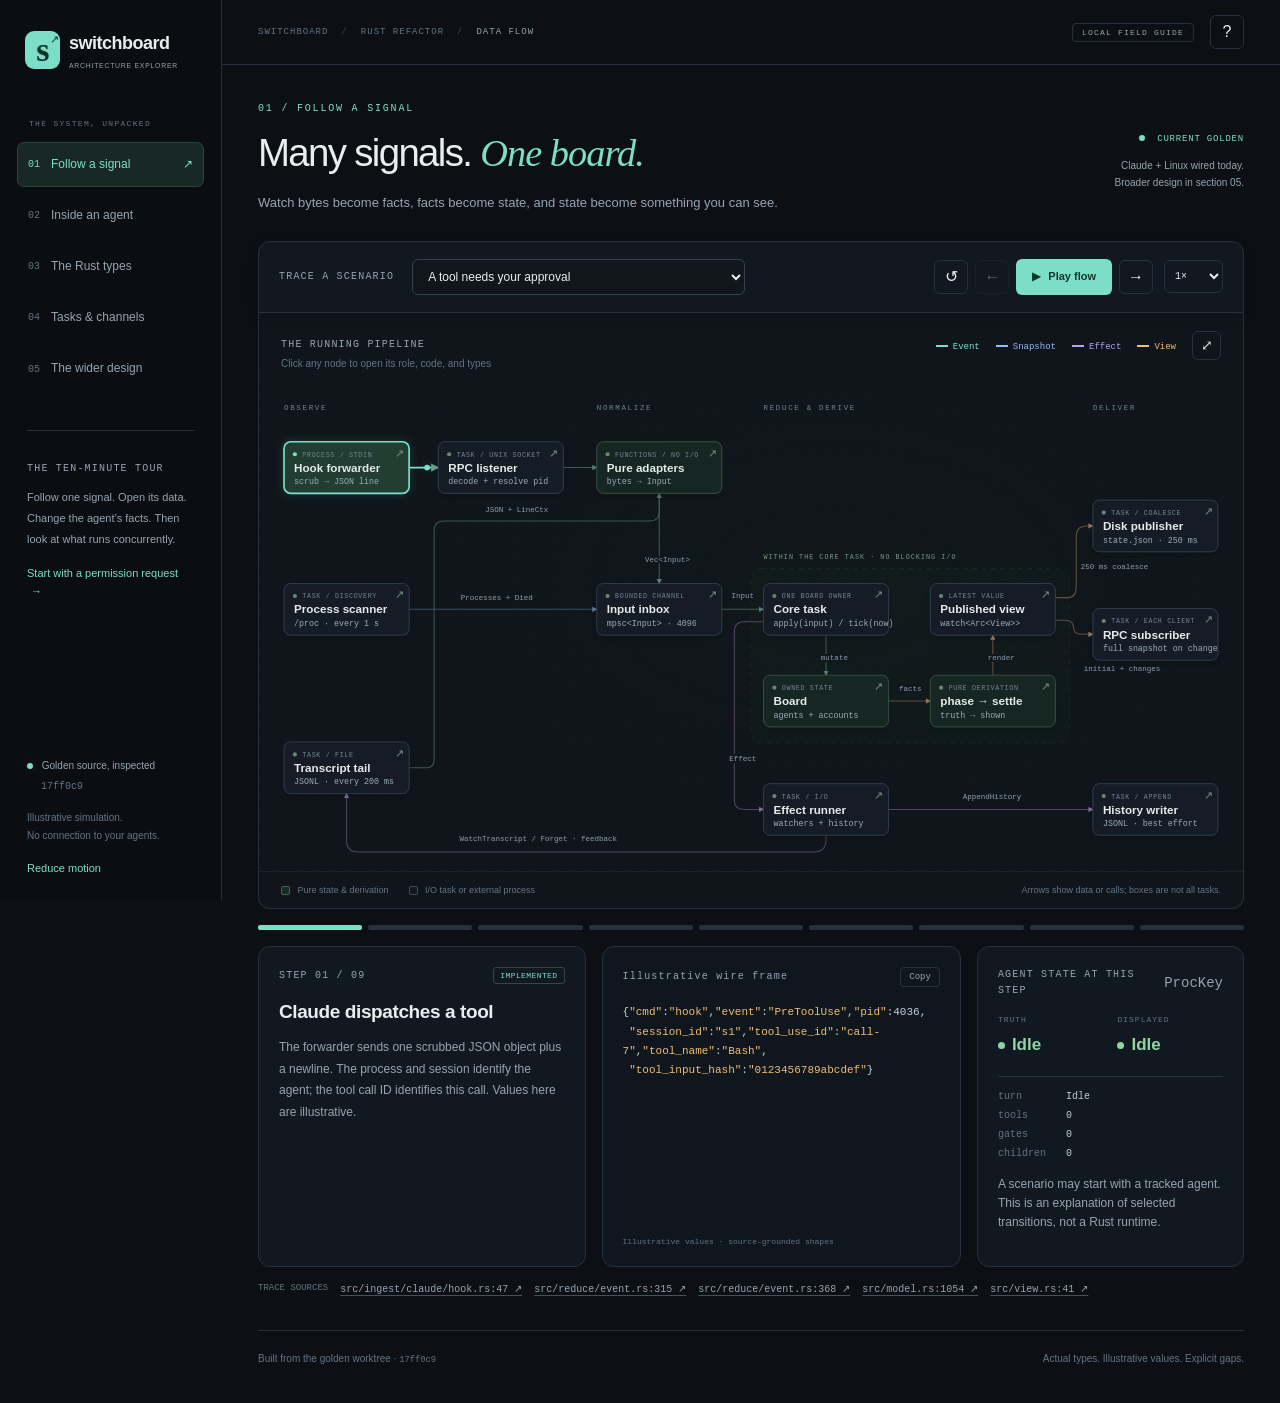
==== docs/architecture-explorer/index.html @ a74fe544 "docs: add interactive Rust architecture explorer" ====
<!doctype html>
<html lang="en">
<head>
  <meta charset="utf-8">
  <meta name="viewport" content="width=device-width,initial-scale=1">
  <meta name="color-scheme" content="dark">
  <meta name="description" content="An interactive, source-grounded field guide to Switchboard's Rust architecture.">
  <title>Switchboard · Architecture Explorer</title>
  <style>:root{--bg:#0c1015;--rail:#0a0e12;--surface:#12181f;--raised:#18212a;--rule:#27313d;--ink:#e8eeed;--muted:#95a4b1;--faint:#627484;--teal:#7cdec7;--blue:#90bdf5;--amber:#f0bc72;--purple:#b6a3ee;--red:#f28d94;--green:#8ed4a5;--mono:'SFMono-Regular',Consolas,'Liberation Mono',monospace;--sans:Inter,'Segoe UI',Arial,sans-serif;--radius:12px}
*{box-sizing:border-box}html{scroll-behavior:smooth}body{margin:0;background:var(--bg);color:var(--ink);font-family:var(--sans);font-size:14px;line-height:1.6}button,input,select{font:inherit}button,a,select,input{ -webkit-tap-highlight-color:transparent}button{cursor:pointer}button:disabled{cursor:default;opacity:.35}button{color:inherit}a{color:var(--teal);text-decoration:none}button:focus-visible,a:focus-visible,input:focus-visible,select:focus-visible,[tabindex]:focus-visible{outline:2px solid var(--teal);outline-offset:4px}h1,h2,h3,p{margin-top:0}h2{font-size:20px;font-weight:580;letter-spacing:-.4px;line-height:1.3}h3{font-size:17px;font-weight:580;margin-bottom:10px}p{margin-bottom:14px}code,pre,.mono{font-family:var(--mono)}code{font-size:.88em}p code,td code,li code,label code{color:var(--blue)}pre{font-size:12px;line-height:1.75;margin:0;white-space:pre-wrap;overflow-wrap:anywhere;tab-size:4}pre code{font-size:inherit}strong{font-weight:600}select{appearance:auto;background:var(--surface);color:var(--ink);border:1px solid var(--rule);border-radius:6px;padding:9px 11px;max-width:100%}input{accent-color:var(--teal)}input[type=checkbox]{appearance:none;width:17px;height:17px;border:1.5px solid var(--faint);border-radius:4px;background:transparent;flex-shrink:0;cursor:pointer;position:relative;margin:0}input[type=checkbox]:checked{border-color:var(--teal);background:var(--teal)}input[type=checkbox]:checked:after{content:'';position:absolute;left:5px;top:2px;width:4px;height:8px;border:solid #10221d;border-width:0 2px 2px 0;transform:rotate(45deg)}[hidden]{display:none!important}.muted{color:var(--muted)}.small{font-size:12px;line-height:1.6}.tiny-label{font-size:10px;font-family:var(--mono);letter-spacing:1.2px;color:var(--muted);font-weight:500}.eyebrow{font-family:var(--mono);font-size:10px;letter-spacing:1.8px;color:var(--teal);margin-bottom:14px}.skip{position:fixed;left:230px;top:-80px;z-index:20;background:var(--teal);color:#10231e;padding:10px}.skip:focus{top:10px}
.rail{position:fixed;inset:0 auto 0 0;width:222px;border-right:1px solid var(--rule);padding:29px 17px 22px;display:flex;flex-direction:column;background:var(--rail);z-index:5}.brand{display:flex;gap:11px;align-items:center;color:var(--ink);padding:0 8px;font-size:18px;font-weight:650;letter-spacing:-.5px}.brand small{display:block;font-size:7.6px;color:var(--muted);font-weight:500;letter-spacing:1.3px;margin-top:3px}.brand-icon{display:grid;place-items:center;background:var(--teal);color:#123329;width:35px;height:38px;border-radius:9px;font-family:Georgia,serif;font-size:34px;line-height:1;position:relative}.brand-icon span{position:absolute;right:2px;top:2px;font:11px var(--sans)}.rail-section{font:8px var(--mono);letter-spacing:1.3px;color:var(--faint);padding:47px 12px 14px}.nav-button{display:flex;align-items:center;gap:11px;border:1px solid transparent;border-radius:7px;background:none;width:100%;text-align:left;padding:12px 10px;margin-bottom:6px;color:var(--muted);font-size:12px;white-space:nowrap}.nav-button>span{font:10px var(--mono);color:var(--faint)}.nav-button i{font-style:normal;margin-left:auto;opacity:0}.nav-button:hover{color:var(--ink);background:var(--surface)}.nav-button.active{background:#182925;border-color:#29463c;color:var(--teal)}.nav-button.active>span{color:var(--teal)}.nav-button.active i{opacity:1}.rail-note{margin:32px 10px 0;padding-top:24px;border-top:1px solid var(--rule)}.rail-note p{color:var(--muted);font-size:11px;margin-top:10px;line-height:1.9}.text-button{border:0;background:none;text-align:left;padding:0;color:var(--teal);font-size:11px;line-height:1.7}.text-button span{margin-left:4px}.rail-bottom{margin-top:auto;padding:30px 10px 0;color:var(--muted);font-size:10px}.rail-bottom>div{margin-bottom:4px}.rail-bottom>code{font-size:10px;color:var(--faint);margin-left:14px}.rail-bottom p{color:var(--faint);line-height:1.8;margin-top:14px;font-size:10px}.status-dot{display:inline-block;width:6px;height:6px;background:var(--teal);border-radius:50%;box-shadow:0 0 12px #7cdec72a;margin-right:6px}.workspace{margin-left:222px}.topbar{height:65px;display:flex;align-items:center;justify-content:space-between;gap:15px;padding:0 36px;border-bottom:1px solid var(--rule)}.breadcrumb{display:flex;gap:13px;align-items:center;font-family:var(--mono);font-size:9px;letter-spacing:1px;color:var(--faint)}.breadcrumb b{color:var(--muted);font-weight:400}.breadcrumb>span{color:#384756}.topbar-right{display:flex;align-items:center;gap:16px}.outline-pill{border:1px solid var(--rule);padding:4px 9px;border-radius:4px;font:8px var(--mono);letter-spacing:1.2px;color:var(--muted)}.icon-button{background:transparent;border:1px solid var(--rule);border-radius:6px;width:34px;height:34px;display:inline-grid;place-items:center;font-size:16px;line-height:1}.icon-button:hover{background:var(--raised);border-color:var(--faint)}main{padding:36px;max-width:1760px;margin:auto;outline:none}.hero{display:flex;justify-content:space-between;align-items:center;gap:32px;margin-bottom:26px}.hero h1{font-size:clamp(30px,3vw,46px);font-weight:520;line-height:1.15;letter-spacing:-1.65px;margin-bottom:16px}.hero h1 em{font-family:Georgia,'Times New Roman',serif;font-weight:400;color:var(--teal);letter-spacing:-1px}.hero p{color:var(--muted);font-size:13px;max-width:760px;margin:0;line-height:1.8}.hero-aside{text-align:right;flex-shrink:0}.hero-aside p{font-size:10px;margin-top:10px;line-height:1.7}.live-badge{font:9px var(--mono);letter-spacing:.8px;color:var(--teal)}.page{display:none}.page.active{display:block;animation:page-enter .2s ease-out}.page-footer{border-top:1px solid var(--rule);margin-top:35px;padding-top:20px;display:flex;justify-content:space-between;gap:16px;font-size:10px;color:var(--faint)}.primary-button,.secondary-button{border:1px solid transparent;border-radius:6px;min-height:36px;padding:8px 15px;font-size:11px;font-weight:600;display:inline-flex;align-items:center;justify-content:center;gap:8px}.primary-button{background:var(--teal);color:#12352b}.primary-button:hover{background:#a4ead9}.secondary-button{border-color:var(--rule);background:var(--raised);color:var(--ink)}.secondary-button:hover{border-color:var(--faint)}.copy-button{border:1px solid var(--rule);border-radius:4px;background:transparent;color:var(--muted);font:9px var(--mono);padding:4px 8px}.copy-button:hover{color:var(--teal);border-color:var(--teal)}
.scenario-toolbar{display:flex;justify-content:space-between;align-items:center;gap:22px;padding:17px 20px;background:var(--surface);border:1px solid var(--rule);border-radius:var(--radius) var(--radius) 0 0}.scenario-select{display:flex;align-items:center;gap:18px;min-width:0}.scenario-select select{min-width:260px;font-size:12px;background:#10161c;border-color:#34424f}.transport{display:flex;gap:7px;align-items:center;flex-shrink:0}.transport select{font:10px var(--mono);padding:9px 6px;margin-left:4px;background:transparent}.map-card{border:1px solid var(--rule);border-top:0;border-radius:0 0 var(--radius) var(--radius);overflow:hidden;background:radial-gradient(ellipse at 58% 45%,#14211e40,transparent 50%),#0f151b}.map-heading{display:flex;justify-content:space-between;gap:15px;align-items:flex-start;padding:18px 22px 3px}.map-hint{display:block;font-size:10px;color:var(--faint);margin-top:3px}.legend{display:flex;gap:16px;font:9px var(--mono);padding-top:3px;flex-wrap:wrap}.legend span:before{content:'';display:inline-block;vertical-align:middle;width:12px;height:2px;background:currentColor;margin-right:5px}.event{color:var(--teal)}.snapshot{color:var(--blue)}.effect{color:var(--purple)}.view{color:var(--amber)}.map-scroll{overflow-x:auto;scrollbar-color:var(--rule) transparent}#system-map{width:100%;display:block;min-width:780px;max-height:500px;overflow:visible}.map-footer{border-top:1px solid #24313a80;display:flex;align-items:center;gap:20px;padding:11px 22px;font-size:9px;color:var(--faint)}.map-footer span:last-child{margin-left:auto}.pure-key,.task-key{display:inline-block;width:9px;height:9px;border:1px solid #43655b;border-radius:2px;margin-right:5px;vertical-align:middle}.pure-key{background:#182c26}.task-key{background:var(--surface);border-color:#3e5060}.node{cursor:pointer;outline:none}.node>rect.node-body{fill:#151e27;stroke:#344353;stroke-width:1;transition:fill .25s,stroke .25s;filter:url(#node-shadow)}.node.model>rect.node-body{fill:#182820;stroke:#3a5848}.node:hover>rect.node-body,.node:focus>rect.node-body{stroke:var(--teal);stroke-width:1.5}.node.active>rect.node-body{stroke:var(--teal);fill:#213e33;stroke-width:2;filter:url(#node-glow)}.node-title{font:600 14px var(--sans);fill:#e4ebe9}.node-subtitle{font:10px var(--mono);fill:#99abb8}.node-kind{font:8px var(--mono);letter-spacing:.8px;fill:#718796}.node-dot{fill:#678777}.node.active .node-dot{fill:var(--teal)}.node-corner{font:13px var(--sans);fill:#789182}.map-section-label{font:9px var(--mono);letter-spacing:2px;fill:#6d8493}.map-band{fill:#18302224;stroke:#416b503d;stroke-dasharray:5 6}.map-band-label{font:8px var(--mono);letter-spacing:1.3px;fill:#769b85}.edge{fill:none;stroke-width:1.25;stroke:#374453;opacity:.8}.edge.event{stroke:#456b60}.edge.snapshot{stroke:#465e7b}.edge.effect{stroke:#61516f}.edge.view{stroke:#735f42}.edge.active{stroke-width:2;opacity:1}.edge.event.active{stroke:var(--teal)}.edge.snapshot.active{stroke:var(--blue)}.edge.effect.active{stroke:var(--purple)}.edge.view.active{stroke:var(--amber)}.edge-label{font:9px var(--mono);fill:#8e9eab;paint-order:stroke;stroke:#10171d;stroke-width:5px;stroke-linejoin:round}.particle{fill:var(--teal);filter:url(#node-glow)}.step-track{display:flex;align-items:center;margin:16px 0;gap:6px}.step-dot{height:5px;flex:1;background:var(--rule);border:0;padding:0;border-radius:2px;min-width:14px;position:relative}.step-dot:before{content:'';position:absolute;inset:-7px 0}.step-dot.past{background:#467763}.step-dot.active{background:var(--teal)}.trace-grid{display:grid;grid-template-columns:1.03fr 1.13fr .84fr;gap:16px}.trace-story,.payload-card,.board-card,.panel{background:var(--surface);border:1px solid var(--rule);border-radius:var(--radius);padding:20px;min-width:0}.card-top{display:flex;align-items:center;justify-content:space-between;gap:12px;margin-bottom:16px}.card-top h2{margin:0}.card-top>code{font-size:10px;color:var(--muted)}.badge{font:8px var(--mono);letter-spacing:.4px;white-space:nowrap;border:1px solid #314940;color:var(--teal);padding:3px 6px;border-radius:3px}.badge.known-gap,.badge.known-bug{color:var(--amber);border-color:#57452d}.badge.proposed,.badge.planned,.badge.unwired,.badge.decision{color:var(--purple);border-color:#4b4161}.trace-story h2{font-size:19px;margin-bottom:12px}.trace-story p{font-size:12px;color:var(--muted);line-height:1.8}.note{font-size:11px;color:#b5c6ce;background:#1a242d;border-left:2px solid #527e7b;padding:10px 12px;border-radius:0 4px 4px 0;line-height:1.8}.note:empty{display:none}.note.warning{border-left-color:var(--amber);background:#30281c66;color:#d8bc93}.effect-chips{display:flex;gap:5px;flex-wrap:wrap;margin-top:12px}.effect-chip{font:9px var(--mono);color:var(--purple);background:#292334;padding:4px 6px;border-radius:3px;overflow-wrap:anywhere}.payload-card{background:#10161d;display:flex;flex-direction:column}.payload-card pre{color:#c1d2df;max-height:330px;overflow:auto;scrollbar-color:var(--rule) transparent;font-size:11px}.payload-caption{font:8px var(--mono);color:var(--faint);padding-top:13px;margin-top:auto}.phase-pair{display:grid;grid-template-columns:1fr 1fr;gap:14px;margin:0 0 17px}.phase-pair>div>span{display:block;font:8px var(--mono);letter-spacing:1px;color:var(--faint);margin-bottom:7px}.phase-pair strong{font-size:17px;display:flex;align-items:center;gap:7px}.phase-pair strong:before,.lab-phase strong:before{content:'';display:inline-block;width:7px;height:7px;border-radius:50%;background:currentColor}.board-card dl{display:grid;grid-template-columns:60px 1fr;gap:8px;border-top:1px solid var(--rule);padding-top:14px;font:10px var(--mono);margin-bottom:16px}.board-card dt{color:var(--faint)}.board-card dd{margin:0;color:#bdced3;overflow-wrap:anywhere}.source-strip{margin-top:16px;font:9px var(--mono);color:var(--faint);display:flex;gap:12px;flex-wrap:wrap}.source-link{color:var(--muted);border:0;padding:0;background:none;font:10px var(--mono);text-decoration:underline;text-decoration-color:#415356;text-underline-offset:3px;cursor:pointer;overflow-wrap:anywhere}.source-link:hover{color:var(--teal)}.phase-Attention{color:var(--red)}.phase-Blocked,.phase-Stopped{color:var(--amber)}.phase-Working,.phase-Idle,.phase-Delegating,.phase-Waiting{color:var(--green)}.phase-Unknown{color:#a3b2c2}
.notice{padding:13px 17px;border:1px solid var(--rule);border-radius:7px;color:var(--muted);font-size:12px;margin-bottom:22px;background:#151e2380}.state-lab{display:grid;grid-template-columns:.86fr 1.14fr 1fr;gap:18px}.axis-panel label:not(.check-row),.display-panel label{display:block;font:10px var(--mono);color:var(--muted);margin:17px 0 0}.axis-panel label select,.display-panel label select{display:block;width:100%;margin-top:7px;font:11px var(--mono)}.axis-panel .small{margin-top:10px;font-size:10px}.check-row{display:flex;align-items:center;gap:10px;margin-top:20px;color:#c3d0d5;font-size:11px;cursor:pointer}.axis-panel>.secondary-button{margin-top:25px}.fold-rules{list-style:none;padding:0;counter-reset:fold;margin:22px 0}.fold-rules li{counter-increment:fold;display:flex;gap:12px;align-items:center;padding:11px 12px;border:1px solid var(--rule);border-radius:6px;margin-bottom:6px;background:#11171d;transition:opacity .2s,border-color .2s,background .2s}.fold-rules li:before{content:counter(fold,decimal-leading-zero);font:10px var(--mono);color:var(--faint)}.fold-rules li strong{display:block;font:11px var(--mono);margin-bottom:2px}.fold-rules li small{display:block;color:var(--muted);font-size:10px}.fold-rules li.winner{background:#1d332a;border-color:#54846b;box-shadow:0 0 20px #7cdec709}.fold-rules li.after{opacity:.45}.fold-rules li .rule-check{margin-left:auto;color:var(--teal)}.lab-phase{display:flex;flex-direction:column;align-items:center;padding:20px 0;border-bottom:1px solid var(--rule);margin-bottom:20px;background:radial-gradient(ellipse,#26473838,transparent 75%)}.lab-phase strong{font-size:30px;letter-spacing:-1px;display:flex;align-items:center;gap:10px;margin:3px 0}.lab-phase .flow-down{font:10px var(--mono);color:var(--faint);margin:14px 0}.two-controls{display:grid;grid-template-columns:1fr 1fr;gap:10px}.display-panel .two-controls label{margin-top:0}.range-label output{float:right;color:var(--teal)}input[type=range]{width:100%;margin:12px 0 18px;cursor:pointer}.display-panel .note{margin-top:10px}.three-up{display:grid;grid-template-columns:repeat(3,1fr);gap:18px}.principles{margin-top:20px}.principles .number{color:var(--teal);font:11px var(--mono);display:block;margin-bottom:14px}.principles p{font-size:12px;color:var(--muted);line-height:1.8;margin:0}.type-layout{display:grid;grid-template-columns:265px minmax(0,1fr);gap:20px;align-items:start}.type-sidebar{padding:14px;position:sticky;top:20px;max-height:calc(100vh - 40px);overflow:auto;scrollbar-color:var(--rule) transparent}.search{display:flex;align-items:center;border:1px solid var(--rule);border-radius:6px;background:var(--bg);padding:8px 10px;margin-bottom:14px;gap:7px}.search input{background:none;border:0;outline:none;color:var(--ink);width:100%;font-size:11px}.search span{color:var(--muted);font-size:19px}.type-group{font:8px var(--mono);color:var(--faint);letter-spacing:1px;text-transform:uppercase;margin:18px 8px 7px}.type-item{display:block;width:100%;text-align:left;background:none;border:1px solid transparent;border-radius:5px;padding:8px 9px;color:var(--muted);font:10px var(--mono);line-height:1.6;margin-bottom:3px}.type-item.active{background:#1c3028;color:var(--teal);border-color:#345040}.type-item:hover{color:var(--ink)}.type-detail{padding:28px}.type-detail h2{font-size:29px;font-family:var(--mono);letter-spacing:-.8px;margin:5px 0 14px}.type-detail>p{font-size:13px;color:var(--muted);line-height:1.9;max-width:900px}.type-code{background:#0c1218;border:1px solid #2a3741;border-radius:8px;padding:19px;margin:22px 0}.type-code pre{font-size:12px;max-height:540px;overflow:auto;scrollbar-color:var(--rule) transparent}.syntax-key{color:var(--purple)}.syntax-type{color:var(--teal)}.syntax-string{color:var(--amber)}.syntax-comment{color:var(--faint)}.table-scroll{overflow-x:auto}table{border-collapse:collapse;width:100%;text-align:left;font-size:12px}th{font:9px var(--mono);letter-spacing:1px;color:var(--faint);text-transform:uppercase;padding:12px;border-bottom:1px solid var(--rule)}td{padding:13px 12px;border-bottom:1px solid #27313d85;vertical-align:top;color:var(--muted);line-height:1.8}td:first-child{color:var(--ink)}td code{overflow-wrap:anywhere;font-size:11px}.used-by{display:flex;flex-wrap:wrap;gap:7px;margin-top:12px}.used-by span{padding:4px 8px;border-radius:4px;background:var(--raised);font:10px var(--mono);color:var(--muted)}.type-detail h3{margin-top:23px}
.runtime-summary{display:grid;grid-template-columns:repeat(4,1fr);border:1px solid var(--rule);border-radius:var(--radius);background:var(--surface);margin-bottom:22px}.runtime-summary article{padding:22px;border-right:1px solid var(--rule)}.runtime-summary article:last-child{border:0}.runtime-summary strong{display:block;font-size:26px;letter-spacing:-1px;color:var(--teal);font-weight:500;margin:8px 0}.runtime-summary p{font-size:10px;color:var(--muted);margin:0}.watch-lab{padding:25px;margin-bottom:22px}.watch-lab .eyebrow{font-size:8px;display:block;margin-bottom:9px}.watch-lab h2{margin-bottom:8px}.watch-lab p{font-size:12px;margin-bottom:0}.watch-demo{display:grid;grid-template-columns:1fr 1.15fr 1fr;align-items:start;gap:42px;margin:25px 0}.watch-demo>div{text-align:center}.view-tile{border:1px solid #3c5a51;border-radius:8px;background:#192a23;font:17px var(--mono);padding:20px 10px;color:var(--teal);margin:12px 0 16px;min-height:84px;display:flex;flex-direction:column;justify-content:center}.view-tile small{font-size:10px;color:var(--muted);margin-top:6px}.watch-slot{position:relative}.watch-slot:before,.watch-slot:after{position:absolute;content:'→';color:var(--faint);font-size:25px;top:50px}.watch-slot:before{left:-30px}.watch-slot:after{right:-30px}.watch-log{padding:12px 15px;border-radius:6px;background:#0d151b;color:var(--muted);font:11px var(--mono);line-height:1.8}.watch-demo .flash{animation:flash .45s ease-out}.two-up{display:grid;grid-template-columns:1fr 1fr;gap:18px;margin-top:22px}.table-panel{padding:24px}.boundary h3{font-size:17px}.boundary p{color:var(--muted);font-size:12px;line-height:1.9}.boundary pre{padding:13px;background:#0b1218;border-radius:6px;font-size:10px;color:var(--blue);margin:16px 0}.output-panel{display:grid;grid-template-columns:1fr 1.1fr;gap:28px;margin-top:22px;padding:26px}.output-panel>div>p{font-size:12px;color:var(--muted);line-height:1.9}.output-panel .payload-card pre{max-height:none}.extension-map{display:grid;grid-template-columns:1fr 70px 1fr 70px 1fr;align-items:center;padding:26px 20px;margin-top:25px;gap:10px}.extension-sources{display:grid;gap:16px}.extension-sources article,.extension-core{padding:18px;border:1px dashed #4b465f;border-radius:7px;background:#221d2e33}.extension-sources strong{font-size:13px;display:block;margin:10px 0;color:#c8bcea}.extension-sources p,.extension-core p{font-size:11px;color:var(--muted);line-height:1.8;margin:0}.extension-arrow{font:8px var(--mono);color:var(--faint);text-align:center}.extension-arrow span{display:block;font-size:30px}.extension-core{border:1px solid #426252;background:#1e362640;text-align:center;padding:30px 15px}.extension-core strong{font:28px var(--mono);display:block;color:var(--teal);margin:16px 0}.extension-core code{font-size:9px;color:var(--teal);display:block;margin-top:20px}.section-intro{margin:32px 0 0}.section-intro p{color:var(--muted);font-size:12px;margin:0}.gap-card h3{margin:0}.gap-card .card-top{align-items:flex-start}.gap-card .gap-label{font:8px var(--mono);letter-spacing:1px;color:var(--faint);display:block;margin-bottom:7px}.gap-card p{font-size:12px;color:var(--muted);line-height:1.9}.gap-card .proposal{border-top:1px solid var(--rule);padding-top:15px}.interview{margin-top:24px;padding:30px}.interview ol{padding-left:22px;color:var(--muted);line-height:2.2;font-size:13px}.interview li{padding-left:6px}.interview li::marker{color:var(--teal);font-family:var(--mono)}
.inspector{position:fixed;inset:0 0 0 auto;margin:0;width:min(540px,100vw);height:100%;max-height:100%;max-width:100%;background:#121a22;border:0;border-left:1px solid #405347;color:var(--ink);padding:25px;overflow:auto;box-shadow:-20px 0 90px #0005}.inspector::backdrop{background:#03080da6;backdrop-filter:blur(3px)}.inspector-top{display:flex;align-items:center;justify-content:space-between;border-bottom:1px solid var(--rule);padding-bottom:18px;margin-bottom:25px}.inspector h2{font-size:29px;letter-spacing:-.8px;margin-top:10px}.inspector p{color:var(--muted);font-size:13px;line-height:1.9}.inspector ul{color:var(--muted);font-size:12px;padding-left:18px;line-height:1.9}.inspector li{margin-bottom:13px}.inspector .type-code pre{font-size:11px;max-height:none}.inspector .type-jump{border:1px solid #3b4c54;border-radius:5px;background:#18252b;color:var(--teal);padding:5px 8px;font:10px var(--mono);margin:4px}.toast{position:fixed;bottom:25px;left:50%;transform:translate(-50%,20px);opacity:0;pointer-events:none;border:1px solid #4b7060;border-radius:7px;background:#1a3028;color:var(--teal);font-size:12px;padding:11px 22px;z-index:15;transition:opacity .2s,transform .2s}.toast.visible{opacity:1;transform:translate(-50%,0)}body.reduced-motion *,body.reduced-motion *:before,body.reduced-motion *:after{animation:none!important;transition:none!important;scroll-behavior:auto!important}
@keyframes page-enter{from{opacity:0;transform:translateY(4px)}to{opacity:1;transform:translateY(0)}}@keyframes flash{0%{background:#426e55;box-shadow:0 0 25px #7cdec744}100%{background:#192a23;box-shadow:none}}@media(prefers-reduced-motion:reduce){html{scroll-behavior:auto}*,*:before,*:after{animation:none!important;transition:none!important}}
@media(min-width:1800px){main{padding:44px 50px}.topbar{padding:0 50px}.hero h1{font-size:49px}.map-card{padding:0 10px}.trace-story,.payload-card,.board-card{padding:24px}.trace-grid pre{font-size:12px}}
@media(max-width:1250px){.rail{width:195px;padding-left:12px;padding-right:12px}.brand{font-size:16px}.brand small{font-size:6.8px}.brand-icon{width:30px}.nav-button{font-size:11px;gap:8px}.workspace{margin-left:195px}main{padding:28px 24px}.topbar{padding:0 24px}.scenario-select{display:block}.scenario-select>.tiny-label{display:block;margin-bottom:5px}.scenario-select select{min-width:230px}.map-heading{padding:17px 18px}.map-footer{gap:13px}.map-footer span:last-child{display:none}.trace-grid{grid-template-columns:1fr 1fr}.board-card{grid-column:1/-1;display:grid;grid-template-columns:1fr 1fr;column-gap:25px}.board-card .card-top{grid-column:1/-1}.board-card dl{border:0;padding:0;margin:0;grid-row:2/4;grid-column:2}.board-card>.small{margin:0}.state-lab{grid-template-columns:1fr 1.1fr}.display-panel{grid-column:1/-1;display:grid;grid-template-columns:1fr 1fr;gap:0 25px}.display-panel .card-top{grid-column:1/-1}.display-panel .lab-phase{grid-row:2/6;border-bottom:0;border-right:1px solid var(--rule);margin:0}.runtime-summary article{padding:18px}.runtime-summary strong{font-size:22px}.extension-map{grid-template-columns:1fr 40px 1fr 40px 1fr;padding:17px 12px;gap:5px}.extension-sources article{padding:13px}.extension-core{padding:22px 10px}}
@media(max-width:900px){.rail{position:static;width:100%;height:auto;border-right:0;border-bottom:1px solid var(--rule);padding:17px 22px}.brand{padding:0}.rail-section,.rail-note,.rail-bottom{display:none}.rail nav{display:flex;overflow-x:auto;gap:6px;margin-top:19px}.nav-button{width:auto;flex-shrink:0;padding:8px 10px;margin:0}.nav-button i{display:none}.workspace{margin-left:0}.topbar{height:48px}.topbar-right>.outline-pill{display:none}.hero-aside{display:none}.hero h1{font-size:36px}.hero p{max-width:650px}.map-heading{align-items:center}.map-hint{display:none}.runtime-summary strong{font-size:23px}.type-layout{grid-template-columns:210px 1fr}.type-detail{padding:20px}.type-detail h2{font-size:25px}.watch-demo{gap:30px}.watch-demo .primary-button{font-size:10px;padding:8px}.watch-slot:before{left:-22px}.watch-slot:after{right:-22px}.extension-map{grid-template-columns:1fr;gap:14px}.extension-sources{grid-template-columns:1fr 1fr}.extension-arrow span{transform:rotate(90deg);font-size:20px}.extension-arrow{display:flex;align-items:center;justify-content:center;gap:10px}.extension-core{padding:20px}.extension-core strong{margin:8px 0}.extension-core code{margin-top:10px}}
@media(max-width:620px){main{padding:25px 16px}.topbar{padding:0 17px}.breadcrumb{font-size:7px;gap:8px}.hero h1{font-size:32px;letter-spacing:-1px}.hero .eyebrow{font-size:8px}.hero p{font-size:12px}.scenario-toolbar{display:block;padding:14px}.scenario-select select{width:100%;min-width:0;font-size:11px}.scenario-select{width:100%}.scenario-select>.tiny-label{font-size:9px}.transport{margin-top:13px;justify-content:center}.map-heading{display:block;padding:16px}.legend{margin-top:12px;gap:16px}.map-footer{font-size:8px;padding:11px 14px}.trace-grid{grid-template-columns:1fr}.board-card{grid-column:auto;display:block}.board-card dl{border-top:1px solid var(--rule);padding-top:14px}.trace-story,.payload-card,.board-card,.panel{padding:18px}.state-lab{grid-template-columns:1fr}.display-panel{grid-column:auto;display:block}.display-panel .lab-phase{border-right:0;border-bottom:1px solid var(--rule);margin-bottom:20px}.three-up,.two-up{grid-template-columns:1fr}.type-layout{grid-template-columns:1fr}.type-sidebar{position:static;max-height:300px}.type-detail{padding:17px}.type-detail h2{font-size:23px}.type-code{padding:13px}.type-code pre{font-size:10px}.type-detail td{padding:10px 7px;font-size:10px}.type-detail td code{font-size:10px}.runtime-summary{grid-template-columns:1fr 1fr}.runtime-summary article:nth-child(2){border-right:0}.runtime-summary article:nth-child(-n+2){border-bottom:1px solid var(--rule)}.runtime-summary article{padding:16px}.runtime-summary strong{font-size:23px}.watch-lab .card-top{align-items:flex-start}.watch-demo{grid-template-columns:1fr;gap:20px}.watch-slot:before,.watch-slot:after{display:none}.watch-demo>div{width:100%}.view-tile{padding:14px;min-height:70px}.output-panel{grid-template-columns:1fr}.extension-sources{grid-template-columns:1fr}.page-footer{display:block;font-size:9px}.page-footer span{display:block;margin-bottom:7px}.inspector{padding:19px}.gap-card .card-top{flex-wrap:wrap}.interview ol{font-size:12px;line-height:1.9}.interview li{margin-bottom:13px}}

.map-card.expanded #system-map{max-height:760px}.map-actions{display:flex;align-items:center;gap:16px}.map-size{font:14px var(--sans);width:29px;height:29px;flex-shrink:0}.brand small{white-space:nowrap;font-size:6.8px;letter-spacing:.8px}.brand{gap:9px}

.scenario-toolbar{position:sticky;top:0;z-index:3;box-shadow:0 5px 15px #080d1218}@media(max-width:620px){.scenario-toolbar{position:static}}
</style>
</head>
<body>
  <a class="skip" href="#main">Skip to explorer</a>
  <aside class="rail">
    <a class="brand" href="#flow"><span class="brand-icon" aria-hidden="true">s<span>↗</span></span><span>switchboard<small>ARCHITECTURE EXPLORER</small></span></a>
    <div class="rail-section">THE SYSTEM, UNPACKED</div>
    <nav aria-label="Architecture sections">
      <button data-tab="flow" class="nav-button active"><span>01</span> Follow a signal <i>↗</i></button>
      <button data-tab="state" class="nav-button"><span>02</span> Inside an agent <i>↗</i></button>
      <button data-tab="types" class="nav-button"><span>03</span> The Rust types <i>↗</i></button>
      <button data-tab="runtime" class="nav-button"><span>04</span> Tasks & channels <i>↗</i></button>
      <button data-tab="evolution" class="nav-button"><span>05</span> The wider design <i>↗</i></button>
    </nav>
    <div class="rail-note"><span class="tiny-label">THE TEN-MINUTE TOUR</span><p>Follow one signal. Open its data. Change the agent’s facts. Then look at what runs concurrently.</p><button id="start-tour" class="text-button">Start with a permission request <span>→</span></button></div>
    <div class="rail-bottom"><div><span class="status-dot"></span> Golden source, inspected</div><code>17ff0c9</code><p>Illustrative simulation.<br>No connection to your agents.</p><button id="motion-toggle" class="text-button">Reduce motion</button></div>
  </aside>
  <div class="workspace">
    <header class="topbar"><div class="breadcrumb">SWITCHBOARD <span>/</span> RUST REFACTOR <span>/</span> <b id="crumb">DATA FLOW</b></div><div class="topbar-right"><span class="outline-pill">LOCAL FIELD GUIDE</span><button id="help-button" class="icon-button" aria-label="How to use this explorer">?</button></div></header>
    <main id="main" tabindex="-1">
      <section id="page-flow" class="page active" aria-label="Follow a signal">
        <div class="hero"><div><div class="eyebrow">01 / FOLLOW A SIGNAL</div><h1>Many signals. <em>One board.</em></h1><p>Watch bytes become facts, facts become state, and state become something you can see.</p></div><div class="hero-aside"><span class="live-badge"><span class="status-dot"></span> CURRENT GOLDEN</span><p>Claude + Linux wired today.<br>Broader design in section 05.</p></div></div>
        <div class="scenario-toolbar"><label class="scenario-select"><span class="tiny-label">TRACE A SCENARIO</span><select id="scenario-select" aria-label="Choose data flow scenario"></select></label><div class="transport"><button id="reset" class="icon-button" aria-label="Reset scenario">↺</button><button id="previous" class="icon-button" aria-label="Previous step">←</button><button id="play" class="primary-button"><span aria-hidden="true">▶</span> Play flow</button><button id="next" class="icon-button" aria-label="Next step">→</button><select id="speed" aria-label="Animation playback speed"><option value="3400">0.5×</option><option value="2100" selected>1×</option><option value="1100">2×</option></select></div></div>
        <div class="map-card"><div class="map-heading"><div><span class="tiny-label">THE RUNNING PIPELINE</span><span class="map-hint">Click any node to open its role, code, and types</span></div><div class="map-actions"><div class="legend"><span class="event">Event</span><span class="snapshot">Snapshot</span><span class="effect">Effect</span><span class="view">View</span></div><button id="map-size" class="icon-button map-size" aria-label="Expand diagram" aria-pressed="false" title="Expand diagram">⤢</button></div></div><div class="map-scroll"><svg id="system-map" viewBox="0 0 1180 595" role="group" aria-label="Interactive diagram of the golden daemon’s data flow"></svg></div><div class="map-footer"><span><span class="pure-key"></span> Pure state & derivation</span><span><span class="task-key"></span> I/O task or external process</span><span>Arrows show data or calls; boxes are not all tasks.</span></div></div>
        <div class="step-track" id="step-track" aria-label="Scenario steps"></div>
        <div class="trace-grid"><article class="trace-story"><div class="card-top"><span id="step-counter" class="tiny-label"></span><span id="scenario-status" class="badge"></span></div><h2 id="step-title"></h2><p id="step-explanation"></p><div id="step-note" class="note"></div><div id="step-effects" class="effect-chips"></div></article><article class="payload-card"><div class="card-top"><span id="payload-label" class="tiny-label">DATA AT THIS HOP</span><button class="copy-button" data-copy="payload-code">Copy</button></div><pre><code id="payload-code"></code></pre><span class="payload-caption">Illustrative values · source-grounded shapes</span></article><article class="board-card"><div class="card-top"><span class="tiny-label">AGENT STATE AT THIS STEP</span><span class="mono muted">ProcKey</span></div><div class="phase-pair"><div><span>TRUTH</span><strong id="truth-phase"></strong></div><div><span>DISPLAYED</span><strong id="shown-phase"></strong></div></div><dl id="step-state"></dl><p class="small muted">A scenario may start with a tracked agent. This is an explanation of selected transitions, not a Rust runtime.</p></article></div>
        <div class="source-strip" id="scenario-sources"></div>
      </section>
      <section id="page-state" class="page" aria-label="Inside an agent">
        <div class="hero"><div><div class="eyebrow">02 / INDEPENDENT FACTS → ONE PHASE</div><h1>A state machine. <em>Several axes.</em></h1><p>Change the facts independently. The first matching rule determines the truth; display timing is a separate decision.</p></div></div>
        <div class="notice">This lab mirrors <code>Agent::phase</code> and <code>Shown::settle</code> in the current golden. It is a small JavaScript model, with Rust parity checks—not the Rust daemon running in your browser.</div>
        <div class="state-lab"><article class="panel axis-panel"><div class="card-top"><h2>The facts</h2><span class="tiny-label">Agent + account</span></div><label>activity<select id="axis-activity"><option value="turn">Activity::Turn</option><option value="idle">Activity::Idle</option><option value="unobserved">Activity::Unobserved</option></select></label><label>gate ownership<select id="axis-gate"><option value="human">Ownership::Human</option><option value="none">No gate</option><option value="unknown">Ownership::Unknown</option><option value="machine">Ownership::Machine</option></select></label><p class="small muted">The lab places this gate in <code>prompts.unjoined</code>, so it can exist independently of activity.</p><label>last idle outcome<select id="axis-outcome"><option value="completed">Completed / none</option><option value="interrupted">Interrupted</option><option value="failed">Failed</option></select></label><label class="check-row"><input type="checkbox" id="axis-limit"><span>Account limit rejected</span></label><label class="check-row"><input type="checkbox" id="axis-children"><span>A subagent is running</span></label><label class="check-row"><input type="checkbox" id="axis-waits"><span>A background wait is open</span></label><button id="axis-reset" class="secondary-button">Reset facts</button></article><article class="panel fold-panel"><div class="card-top"><h2>The fold</h2><code>Agent::phase(limits)</code></div><p class="small muted">Priority order from the source. Facts lower in the list stay stored even when another fact wins.</p><ol id="fold-rules" class="fold-rules"></ol><div class="note">Compaction affects stale-turn expiry, but the current fold has no separate compaction branch.</div></article><article class="panel display-panel"><div class="card-top"><h2>The display</h2><code>Shown::settle</code></div><div class="lab-phase"><span class="tiny-label">TRUTH NOW</span><strong id="lab-truth"></strong><span class="flow-down">↓ settle from Working</span><span class="tiny-label">WHAT THE CHIP SHOWS</span><strong id="lab-shown"></strong></div><div class="two-controls"><label>cause<select id="lab-cause"><option>Agent</option><option>User</option></select></label><label>confidence<select id="lab-confidence"><option>Confirmed</option><option>Inferred</option><option>Snapshot</option></select></label></div><label class="range-label">Time since first observation <output id="lab-time-label">0 s</output><input id="lab-time" type="range" min="0" max="12" step="0.5" value="0"></label><div id="lab-explanation" class="note"></div><div id="lab-warning" class="note warning" hidden></div></article></div>
        <div class="three-up principles"><article class="panel"><span class="number">01</span><h3>Store independent facts</h3><p><code>activity</code>, <code>prompts</code>, <code>subagents</code>, <code>waits</code>, and account limits can each be corrected by a later observation.</p></article><article class="panel"><span class="number">02</span><h3>Derive the truth</h3><p><code>Phase</code> is computed, not a mutable status field on <code>Agent</code>. One priority order combines the facts.</p></article><article class="panel"><span class="number">03</span><h3>Remember the display</h3><p><code>Shown</code> stores a phase, its start time, and an optional pending escalation. Lower urgency and user actions land immediately.</p></article></div>
      </section>
      <section id="page-types" class="page" aria-label="Rust type atlas">
        <div class="hero"><div><div class="eyebrow">03 / THE DATA YOU PASS AROUND</div><h1>Open the envelope. <em>See the Rust.</em></h1><p>Inspect real declarations, their fields, and where they fit. Examples intentionally expose golden reference types.</p></div></div>
        <div class="type-layout"><aside class="panel type-sidebar"><label class="search"><span aria-hidden="true">⌕</span><input id="type-search" type="search" placeholder="Find a type or field…" aria-label="Search types"></label><div id="type-list"></div></aside><article id="type-detail" class="panel type-detail"></article></div>
      </section>
      <section id="page-runtime" class="page" aria-label="Tasks and channels">
        <div class="hero"><div><div class="eyebrow">04 / WHAT CAN WAIT, AND WHAT MUST KEEP MOVING</div><h1>One owner. <em>Independent tasks.</em></h1><p>The core owns the board. Producers, I/O workers, and consumers communicate through channels with different delivery rules.</p></div></div>
        <div class="runtime-summary"><article><span class="tiny-label">INPUT QUEUE</span><strong>4,096</strong><p>bounded · mixed producer policies</p></article><article><span class="tiny-label">EFFECT QUEUE</span><strong>unbounded</strong><p>core never awaits the runner</p></article><article><span class="tiny-label">LATEST VIEW</span><strong>1 snapshot</strong><p><code>watch&lt;Arc&lt;View&gt;&gt;</code></p></article><article><span class="tiny-label">HISTORY QUEUE</span><strong>512</strong><p>bounded · best effort</p></article></div>
        <div class="watch-lab panel"><div class="card-top"><div><span class="eyebrow">TRY THE CHANNEL SEMANTICS</span><h2>A slow subscriber sees the latest view.</h2><p class="muted">Pause the reader, publish a few changes, then resume. Intermediate snapshots do not form a backlog.</p></div><button id="watch-reset" class="secondary-button">Reset</button></div><div class="watch-demo"><div><span class="tiny-label">CORE PUBLISHES</span><div class="view-tile" id="watch-producer">View #0 <small>Unknown</small></div><button id="watch-publish" class="primary-button">Publish a changed view →</button></div><div class="watch-slot"><span class="tiny-label">watch CHANNEL · ONE SLOT</span><div id="watch-current" class="view-tile">Arc&lt;View #0&gt;</div><span class="small muted">The slot is replaced, not appended to.</span></div><div><span class="tiny-label">SUBSCRIBER LAST READ</span><div class="view-tile" id="watch-consumer">View #0 <small>Unknown</small></div><button id="watch-pause" class="secondary-button">Pause subscriber</button></div></div><div id="watch-log" class="watch-log" role="status">Subscriber is reading. Publish a changed view to start.</div></div>
        <div class="panel table-panel"><h2>Each channel has a contract</h2><div class="table-scroll"><table><thead><tr><th>Boundary</th><th>Payload</th><th>When the receiver is slow</th></tr></thead><tbody><tr><td>RPC → core</td><td><code>Input</code></td><td><code>try_send</code> drops on a full inbox. An OK reply does not guarantee application. Lost approval events are an audit gap.</td></tr><tr><td>Scanner / watcher → core</td><td><code>Input</code></td><td><code>send().await</code> waits for space. The producer slows; the board owner keeps processing.</td></tr><tr><td>Core → effect runner</td><td><code>Effect</code></td><td>Unbounded send returns immediately. A slow runner can grow this queue.</td></tr><tr><td>Core → publisher / subscribers</td><td><code>Arc&lt;View&gt;</code></td><td>Only the latest value is retained. Each receiver tracks its own last read.</td></tr><tr><td>Effect runner → history</td><td><code>HistoryEntry</code></td><td><code>try_send</code> drops when the 512-entry queue is full and logs a warning.</td></tr></tbody></table></div></div>
        <div id="runtime-boundaries" class="two-up"></div>
        <div class="panel output-panel"><div><span class="eyebrow">ON THE WIRE</span><h2>A full view, eagerly rendered.</h2><p>The golden’s <code>list</code> reads once. <code>subscribe</code> sends an initial snapshot and the latest changed view it observes, wrapped in <code>{ "snapshot": … }</code>. The reason text is already computed; there is no lazy tooltip endpoint.</p><p>The disk publisher writes the unwrapped document after a 250 ms coalescing window. This is separate from subscription delivery.</p><p class="small muted">The existing Go bar is a different consumer path. This explorer describes Rust’s output and does not claim the Go UI is connected.</p></div><div class="payload-card"><div class="card-top"><span class="tiny-label">SUBSCRIBE RESPONSE · ILLUSTRATIVE</span><button class="copy-button" data-copy="output-json">Copy</button></div><pre><code id="output-json"></code></pre></div></div>
      </section>
      <section id="page-evolution" class="page" aria-label="The wider design">
        <div class="hero"><div><div class="eyebrow">05 / THE GOLDEN IS A STARTING POINT</div><h1>A portable system. <em>Open boundaries.</em></h1><p>Your target is an extensible daemon with Claude and Codex implemented, independent models, and platform-specific I/O at the edges.</p></div></div>
        <div class="notice">Design intent is drawn separately below. A declared type does not mean a live source produces it; earlier architectural proposals remain proposals until decided.</div>
        <div class="extension-map panel"><div class="extension-sources"><article><span class="tiny-label">PROVIDER SOURCES</span><strong>Claude · Codex · future agents</strong><p>Hooks, transcripts, status feeds, app-server notifications</p></article><article><span class="tiny-label">PLATFORM & SURFACE SOURCES</span><strong>Operating system · terminal · desktop</strong><p>Existence, death, process identity, placement, focus</p></article></div><div class="extension-arrow">normalize facts <span>→</span></div><article class="extension-core"><span class="tiny-label">HOST-LOCAL MODEL</span><strong>Board</strong><p>Provider-agnostic agent state machines.<br>One owner. Events + snapshots.</p><code>Input → reduce → Effect / View</code></article><div class="extension-arrow">derive & publish <span>→</span></div><div class="extension-sources"><article><span class="tiny-label">SEPARATE MODELS</span><strong>Fleet · history</strong><p>Remote host views stay outside the local board. History supports downstream analysis.</p></article><article><span class="tiny-label">CONSUMERS</span><strong>Bar · TUI · dashboard · navigation</strong><p>Presentation and actions consume a stable contract.</p></article></div></div>
        <div class="section-intro"><h2>Where implementation meets intent</h2><p>These are integration gaps, known defects, or open choices—not an instruction to reproduce every Go behavior.</p></div><div id="gap-grid" class="two-up"></div>
        <div class="panel interview"><span class="eyebrow">EXPLAIN IT IN TEN MINUTES</span><h2>Six sentences to hold the system in your head.</h2><ol><li>Sources observe the world; adapters translate observations into a shared vocabulary.</li><li>Events describe edges, snapshots describe a scope at a time, and merge rules preserve fresher evidence.</li><li>One task owns the board and applies the reducer sequentially.</li><li>An agent stores independent facts; a fold computes its phase and display rules control what you see.</li><li>Effects request I/O outside the reducer; new observations return through the inbox.</li><li>Consumers receive derived views, while provider quirks and OS details stay at the edges of the intended design.</li></ol></div>
      </section>
      <footer class="page-footer"><span>Built from the golden worktree · <code>17ff0c9</code></span><span>Actual types. Illustrative values. Explicit gaps.</span></footer>
    </main>
  </div>
  <dialog id="inspector" class="inspector"><div class="inspector-top"><span class="tiny-label">SOURCE INSPECTOR</span><button id="close-inspector" class="icon-button" aria-label="Close inspector">×</button></div><div id="inspector-content"></div></dialog>
  <div id="toast" class="toast" role="status"></div>
  <script>/* Source-backed architecture facts. This file is data, not a Rust emulator. */
window.SB_SYSTEM = {
  revision: '17ff0c9',
  nodes: [
    {
      id: 'hook', title: 'Hook forwarder', subtitle: 'one short-lived process per hook', layer: 'source', status: 'implemented',
      summary: 'The agent hands JSON to switchboard-hook on stdin. The forwarder hashes tool input, removes seven known content fields, and sends a JSON line.',
      details: ['Claude hook and statusline modes exist. This binary does not yet select a provider.', 'The forwarded pid is the parent of the forwarder, so RPC must resolve its ancestry.', 'Read/write socket timeouts are 500 ms each. Connect and stdin reading are not bounded by that timeout; this is a known gap.', 'The hook path removes named fields; it is not a complete allowlist of every possible future payload field.'],
      code: 'let pid = std::os::unix::process::parent_id();\nlet frame = scrub(payload, event, pid);\nclient::send(&socket_path(), &frame, TIMEOUT)',
      source: {path: 'src/bin/switchboard-hook.rs', line: 24}, types: ['HookFrame', 'InputHash']
    },
    {
      id: 'socket', title: 'RPC listener', subtitle: 'Unix socket · JSON lines', layer: 'runtime', status: 'implemented',
      summary: 'Decode the request, resolve the tracked ancestor, call the Claude adapter, and offer its inputs to the inbox.',
      details: ['One Tokio task per accepted connection; the socket is mode 0600.', 'Commands are hook, statusline, list and subscribe. HookFrame has no provider field.', 'Hook and statusline delivery use try_send. The reply is still ok if the inbox dropped an input.', 'The current connection has a 1 MiB total read cap, but no read deadline. Accept errors retry immediately.'],
      code: 'let process = resolve(&proc_root, frame.pid, &view).await;\nlet ctx = Ctx { now: now(), process };\noffer(&inbox, claude::hook(&frame, &ctx));\nok_reply()',
      source: {path: 'src/daemon/rpc.rs', line: 74}, types: ['Request', 'HookFrame', 'StatuslineFrame', 'Ctx']
    },
    {
      id: 'scanner', title: 'Process scanner', subtitle: 'every 1 second', layer: 'source', status: 'implemented',
      summary: 'Read Linux process facts and Claude session files, then send a process snapshot followed by Died events for missing keys.',
      details: ['Blocking filesystem work runs through spawn_blocking.', 'ProcKey is (pid, start). Reusing a pid produces a different identity.', 'The scanner sends with send().await, so a full inbox slows scanning rather than dropping its results.', 'The current classifier recognizes interactive Claude. Codex and portable process backends remain unwired.', 'A failed sweep currently looks like an empty successful sweep; the resulting false deaths are an audited bug.'],
      code: 'let (inputs, seen) = sweep_inputs(&known, rows, at);\nfor input in inputs {\n    inbox.send(input).await?;\n}\nknown = seen; // shortened error handling',
      source: {path: 'src/daemon/scanner.rs', line: 26}, types: ['ProcKey', 'ProcessRow', 'Snapshot', 'EventKind']
    },
    {
      id: 'watcher', title: 'Transcript watcher', subtitle: 'one per process · 200 ms poll', layer: 'source', status: 'implemented',
      summary: 'Own a file and Tail cursor, decode complete JSON lines, and run the Claude transcript adapter.',
      details: ['First opening replays at most the last 128 KiB, starting on a whole-line boundary.', 'The first successful poll uses Inferred confidence; subsequent polls use Confirmed.', 'The cursor and file move into spawn_blocking and back. No shared lock is needed.', 'Inputs use send().await. A busy inbox pauses delivery while retaining the already-read batch.', 'A session rotation replaces this task; process death aborts it. Replay currently travels as ordinary inputs and can write old transitions into history.'],
      code: 'let ctx = LineCtx { process, session, account, now, confidence };\nlet inputs = polled.lines.iter()\n    .filter_map(|text| serde_json::from_str::<Value>(text).ok())\n    .flat_map(|v| line(&v, &ctx));',
      source: {path: 'src/daemon/watcher.rs', line: 70}, types: ['WatchSpec', 'Tail', 'Polled', 'LineCtx', 'Confidence']
    },
    {
      id: 'adapters', title: 'Pure adapters', subtitle: 'source facts → shared vocabulary', layer: 'adapter', status: 'implemented',
      summary: 'Interpret raw fields as events and snapshots. Adapters say what happened and who caused it; they never choose a chip color.',
      details: ['hook, transcript and statusline adapters are present under ingest/claude.', 'Each returns Vec<Input>: one Stop can produce both TurnEnded and a Waits snapshot.', 'Ctx supplies receipt time and process identity; LineCtx also carries the known session, account and replay confidence.', 'Unsupported hook names yield no inputs. Tolerance is intentional; unknown enum handling is not yet uniform.', 'Codex hooks/app-server and surface/remote adapters belong in the extension plan. They are not active paths in this golden.'],
      code: 'pub enum Input {\n    Event(Event),\n    Snapshot(Snapshot),\n}\n// Example entry point:\npub fn hook(frame: &HookFrame, ctx: &Ctx) -> Vec<Input>',
      source: {path: 'src/ingest/mod.rs', line: 23}, types: ['Input', 'Event', 'Snapshot', 'Cause', 'Confidence']
    },
    {
      id: 'inbox', title: 'Input inbox', subtitle: 'mpsc<Input> · capacity 4096', layer: 'runtime', status: 'implemented',
      summary: 'Many producers transfer owned inputs to one consumer. This is the point where concurrent observations become a single sequence of reducer calls.',
      details: ['RPC offers with try_send: full means drop and log.', 'Scanner and transcript watchers use send().await: full means backpressure.', 'Channel order is arrival order, not universal event-time order. Sources can race; identities and scoped freshness checks still matter.', 'PermissionRequest is not recoverable from a transcript, so shedding every hook indiscriminately is not a safe general contract.'],
      code: 'let (inbox_tx, inbox_rx) =\n    mpsc::channel(settings.inbox_capacity);\n// default: 4096 Input values',
      source: {path: 'src/daemon/mod.rs', line: 75}, types: ['Input']
    },
    {
      id: 'core', title: 'Core task', subtitle: 'the only owner of Board', layer: 'runtime', status: 'implemented',
      summary: 'Wait for the next input or the earliest board deadline. Apply the reducer synchronously, then dispatch its effects.',
      details: ['Board is moved into this task. No other task gets a mutable reference to it.', 'No periodic core tick: next_deadline is recomputed on each loop. With no deadline, only an input wakes it.', 'apply and tick perform no filesystem, socket or clock reads. The runtime supplies time.', 'PublishState stays in the core; all other effects enter the unbounded effect channel.', 'The core does not await publishers, disk writes, or an effect runner.'],
      code: 'let produced = tokio::select! {\n    input = inbox.recv() => reduce::apply(&mut board, input),\n    () = wake => reduce::tick(&mut board, now()),\n};\ndispatch(&board, produced, &view, &effects);\n// shortened Option/shutdown handling',
      source: {path: 'src/daemon/core.rs', line: 22}, types: ['Board', 'Input', 'Effect']
    },
    {
      id: 'board', title: 'Board + Agent', subtitle: 'independent facts, one local host', layer: 'model', status: 'implemented',
      summary: 'The board stores agents by process identity and shared limits by account. Each agent holds several independently updateable pieces of state.',
      details: ['Activity contains Unobserved, Idle, or Turn; Turn owns a BTreeMap<ToolUseId, Tool>.', 'Prompts, subagents, waits and compaction are separate axes. A tool gate belongs to its call.', 'Account limits are looked up through Agent.account, so one limit can affect several agents.', 'A session can rotate while ProcKey remains stable. A hook naming an unknown agent does not create one.', 'The separate Fleet type is only a model sketch: remote rows must not enter local discovery or liveness.'],
      code: 'pub struct Board {\n    pub agents: BTreeMap<ProcKey, Agent>,\n    pub accounts: BTreeMap<AccountId, Account>,\n}\n// Agent owns activity, prompts, subagents, waits,\n// compaction, placement, beat and Shown.',
      source: {path: 'src/model.rs', line: 528}, types: ['Board', 'Agent', 'Activity', 'Tool', 'Gate', 'Prompts', 'Subagents', 'Account']
    },
    {
      id: 'fold', title: 'Phase → Shown', subtitle: 'derive truth, then settle display', layer: 'model', status: 'implemented',
      summary: 'Agent::phase combines the facts by precedence. Shown::settle is the single rule for changing the displayed phase.',
      details: ['Precedence: human gate → rejected limit or failure → interrupted turn → unowned gate → active turn → unobserved → active child → wait → idle.', 'Attention is red; Blocked and Stopped are amber; Unknown is grey; all remaining phases are green.', 'De-escalations, same-severity moves, user-caused changes and Confirmed evidence are immediate.', 'Only a louder agent-caused change waits: 10 seconds for Inferred, 6 seconds for Snapshot.', 'Current cause/confidence come from the triggering input. An unrelated confirmed event can incorrectly skip a pending dwell; the audit calls for evidence tied to the derived result.'],
      code: 'let truth = agent.phase(limits);\nagent.shown.settle(truth, cause, confidence, now);\n\n// Shown stores the display state, not a second truth.\npub struct Shown {\n    pub phase: Phase, pub since: Instant,\n    pub pending: Option<Escalation>,\n}',
      source: {path: 'src/model.rs', line: 1181}, types: ['Phase', 'Severity', 'Lamp', 'Shown', 'Escalation', 'Confidence']
    },
    {
      id: 'view', title: 'Published View', subtitle: 'watch<Arc<View>> · latest value', layer: 'output', status: 'implemented',
      summary: 'Render a small read-only view and replace the watch value only when it differs. Consumers never borrow Board.',
      details: ['View contains Vec<AgentView>, including shown, truth, reason and since.', 'since stays an Instant internally. Serialization computes epoch time later, so wall-clock timestamps do not force needless watch updates.', 'Reasons are built eagerly for every agent in View::render; no separate tooltip/detail fetch exists.', 'watch retains the latest value, not a queue of every transition. A slow subscriber can miss intermediate views.', 'Truth and reason changes can publish even while shown remains unchanged. Reasons currently explain truth and may differ from the displayed lamp during a dwell.'],
      code: 'let next = View::render(board);\nview.send_if_modified(|current| {\n    if **current == next { return false; }\n    *current = Arc::new(next);\n    true\n});',
      source: {path: 'src/daemon/core.rs', line: 80}, types: ['View', 'AgentView', 'Phase', 'Reason']
    },
    {
      id: 'effects', title: 'Effect runner', subtitle: 'unbounded mpsc<Effect>', layer: 'runtime', status: 'implemented',
      summary: 'Turn requests for work into watcher ownership changes and best-effort history delivery. It never changes Board.',
      details: ['WatchTranscript replaces the task stored under ProcKey; Forget aborts it.', 'A Watchers map owns JoinHandle values and aborts all remaining tasks on drop.', 'The runner currently constructs a Claude transcript path from cwd and session, and assigns the default account.', 'AppendHistory is offered to a separate bounded channel of 512 records; full means drop and log.', 'The incoming effect lane is unbounded. It protects the core from waiting, but does not guarantee bounded memory under sustained overload.'],
      code: 'match effect {\n    WatchTranscript { process, session, cwd } => { /* start/replace */ }\n    Forget { process } => watchers.stop(&process),\n    AppendHistory(entry) => { history.try_send(entry); }\n    PublishState => {} // handled in core\n}',
      source: {path: 'src/daemon/effects.rs', line: 19}, types: ['Effect', 'WatchSpec', 'Watchers', 'HistoryEntry']
    },
    {
      id: 'publisher', title: 'state.json', subtitle: '250 ms coalesce · atomic rename', layer: 'output', status: 'implemented',
      summary: 'After a view change, wait 250 ms, serialize the newest view, and replace the state file atomically.',
      details: ['This is a fixed coalescing window from the first change, not a debounce extended by every later change.', 'Writes are sequential. Readers see either the old file or the complete new file.', 'The schema is switchboard-rust/1 with updated_ms and agents. Each agent has 11 serialized fields.', 'No periodic file write is needed solely to advance a displayed age; clients can compute age from since_ms.', 'No Rust bar, renderer, navigation endpoint or shared-memory frame is wired here.'],
      code: 'view.changed().await?;\nsleep(coalesce).await;\nlet latest = Arc::clone(&view.borrow_and_update());\nlet body = latest.to_json(now(), SystemTime::now());\nwrite_atomic(&path, body.to_string().as_bytes()).await?;\n// shortened error handling',
      source: {path: 'src/daemon/publish.rs', line: 17}, types: ['View', 'AgentView']
    },
    {
      id: 'subscriber', title: 'RPC clients', subtitle: 'list once · subscribe on change', layer: 'output', status: 'implemented',
      summary: 'A list request returns the full current snapshot. Subscribe sends it immediately, then sends the newest full snapshot after each observed change.',
      details: ['RPC frames wrap the same document schema as state.json in {"snapshot": …}.', 'There is no delta protocol and no lazy detail endpoint. reason and the other agent fields travel in each frame.', 'Subscribers bypass the disk publisher’s 250 ms window.', 'A slow socket write stalls only that connection; watch coalesces intervening views.', 'This channel carries rendered state, not raw inputs or history records.'],
      code: 'loop {\n    let line = snapshot_line(&view.borrow_and_update());\n    write_line(&mut write, &line).await?;\n    view.changed().await?;\n}\n// shortened error handling',
      source: {path: 'src/daemon/rpc.rs', line: 96}, types: ['Request', 'View', 'AgentView']
    },
    {
      id: 'history', title: 'History appender', subtitle: 'bounded 512 · JSONL by UTC day', layer: 'output', status: 'implemented',
      summary: 'Append agent-found, agent-gone and displayed-phase changes. History is downstream evidence, not the authoritative live board.',
      details: ['HistoryEntry::Shown stores from, to and held: the duration the previous phase was displayed.', 'The appender adds SystemTime when consuming the record, then performs its append through spawn_blocking.', 'The queue is deliberately best effort: full means a lost history record, not a stalled core.', 'Golden history does not contain every input, tool call, usage sample or UI detail.', 'The guide’s annealing, normalized geometry and dashboard delta stream are future work.'],
      code: 'pub enum HistoryEntry {\n    AgentFound { process: ProcKey, cwd: PathBuf },\n    AgentGone { process: ProcKey, session: Option<SessionId> },\n    Shown { process: ProcKey, session: Option<SessionId>,\n            from: Phase, to: Phase, held: Duration },\n}',
      source: {path: 'src/model.rs', line: 1335}, types: ['HistoryEntry', 'Record', 'HistoryWriter']
    }
  ],
  edges: [
    {from: 'hook', to: 'socket', label: 'one JSON line', kind: 'event'},
    {from: 'socket', to: 'adapters', label: 'HookFrame / StatuslineFrame + Ctx', kind: 'event'},
    {from: 'scanner', to: 'inbox', label: 'Processes + Died · send().await', kind: 'snapshot'},
    {from: 'watcher', to: 'adapters', label: 'JSON line + LineCtx', kind: 'event'},
    {from: 'adapters', to: 'inbox', label: 'Vec<Input>', kind: 'event'},
    {from: 'inbox', to: 'core', label: 'one Input', kind: 'event'},
    {from: 'core', to: 'board', label: 'apply / tick mutate facts', kind: 'event'},
    {from: 'board', to: 'fold', label: 'Agent + account Limits', kind: 'view'},
    {from: 'fold', to: 'view', label: 'facts + Shown → View::render', kind: 'view'},
    {from: 'core', to: 'effects', label: 'Effect · unbounded', kind: 'effect'},
    {from: 'effects', to: 'watcher', label: 'WatchTranscript / Forget', kind: 'effect'},
    {from: 'effects', to: 'history', label: 'AppendHistory · try_send', kind: 'effect'},
    {from: 'view', to: 'publisher', label: 'latest view · 250 ms window', kind: 'view'},
    {from: 'view', to: 'subscriber', label: 'latest view · on change', kind: 'view'}
  ],
  boundaries: [
    {title: 'Raw bytes stop at adapters', summary: 'The forwarder strips known content fields; pure source adapters translate facts into shared Input values. Provider vocabulary belongs at this edge, not in the phase fold.', code: 'fn hook(frame: &HookFrame, ctx: &Ctx) -> Vec<Input>', source: {path: 'src/ingest/claude/hook.rs', line: 47}},
    {title: 'Events and snapshots merge differently', summary: 'An Event describes an edge with actor, cause and confidence. A Snapshot describes a scope at taken. Scoped freshness protects newer event facts; this is implemented for subagent snapshots, not universally enforced for process discovery.', code: 'AsOf { value, as_of }.supersedes(last_event)\n// true only if as_of > last_event', source: {path: 'src/model.rs', line: 486}},
    {title: 'One task owns mutable live state', summary: 'Only core owns Board. Every input moves through mpsc; all readers get Arc<View>. This removes the need for a lock around the board without implying that channels use no synchronization internally.', source: {path: 'src/daemon/core.rs', line: 22}},
    {title: 'Facts, truth and display are distinct', summary: 'Activity/gates/waits store facts. Agent::phase derives truth. Shown stores the display and a pending escalation. A display change does not rewrite the facts that caused it.', code: 'facts → phase(limits) → shown.settle(…) → View', source: {path: 'src/model.rs', line: 1004}},
    {title: 'Effects ask; runtime performs', summary: 'The reducer returns data describing I/O work. Starting a watcher or appending history happens outside it. Anything learned comes back as a fresh Input.', code: 'fn apply(board: &mut Board, input: Input) -> Vec<Effect>', source: {path: 'src/reduce/mod.rs', line: 53}},
    {title: 'Backpressure is a per-channel policy', summary: 'Inbox: 4096, mixed wait/drop producers. Effects: unbounded. History: 512, drop on full. View: one latest value. These are four different tradeoffs, not one global queue rule.', source: {path: 'src/daemon/mod.rs', line: 75}},
    {title: 'Data rate is separate from animation rate', summary: 'The current daemon publishes when View changes, not at 60 Hz. Consumers can animate locally from phase and since_ms. A shared-memory bar frame is a guide proposal; golden currently serves JSON only.', source: {path: 'src/view.rs', line: 65}},
    {title: 'Local Board, remote Fleet, history', summary: 'The guide separates actionable local agents, read-only remote snapshots, and retrospective history. Fleet types exist but have no runtime producer. History append exists; annealing and dashboard geometry do not.', code: 'pub struct Fleet {\n    pub local: Board,\n    pub remote: BTreeMap<Host, AsOf<Vec<Row>>>,\n}', source: {path: 'src/model.rs', line: 1803}},
    {title: 'The core vocabulary is the extension seam', summary: 'The intended architecture is provider agnostic and cross-platform. Source selection, runtime capabilities and dispatch still need design work. A static provider table, traits and generics are options discussed, not a settled implementation choice.', source: {path: 'src/ingest/mod.rs', line: 1}}
  ],
  gaps: [
    {title: 'Provider and platform extensibility', status: 'decision', current: 'Provider has Claude/Codex variants, but discovery, hooks, transcript following and Unix transport are hardwired to Claude/Linux paths.', proposal: 'Support Claude and Codex in an open source architecture; choose provider dispatch and platform boundaries from maintenance needs. The user explicitly rejected a closed provider scope.', source: {path: 'src/proc.rs', line: 106}},
    {title: 'Rolling source capabilities', status: 'decision', current: 'Adapters tolerate some unknown fields, but unknown enum defaults can imply a false known meaning. There is no capability discovery or doctor report.', proposal: 'Detect emitted and subscribed signals, retain weaker fallbacks, and test captured shapes. Whether capabilities live in model data or only source wiring remains a decision.', source: {path: 'src/ingest/claude/hook.rs', line: 47}},
    {title: 'Clock, limits and current evidence', status: 'known-bug', current: 'Rejected limits do not expire at resets_at. tick receives only Instant. The statusline adapter expects an older limits shape, and Beat is stored without correcting activity.', proposal: 'Handle foreign wall-clock deadlines and sleep/restart reconciliation. Validate newer Claude live-status and limits payloads with the capture harness before giving them authority.', source: {path: 'src/reduce/tick.rs', line: 13}},
    {title: 'Identity and death', status: 'known-bug', current: 'An unreadable sweep can kill all agents; an old process snapshot can resurrect one. Nested headless Claude hooks can resolve to the wrong tracked ancestor.', proposal: 'Distinguish observation failure from confirmed absence, stop ancestry at a recognized agent boundary, and enforce process/session freshness. Tombstones are one candidate, not an accepted design.', source: {path: 'src/daemon/rpc.rs', line: 143}},
    {title: 'Delivery under load', status: 'known-bug', current: 'RPC drops every kind of input when the inbox fills. A permission request has no transcript backstop. Connect has no deadline and accept errors can spin.', proposal: 'Choose a delivery policy for irreplaceable edges, bound client operations, and back off on accept errors while preserving the agent’s responsiveness.', source: {path: 'src/daemon/rpc.rs', line: 130}},
    {title: 'Evidence and explanation disagree', status: 'known-bug', current: 'phase(), settle() and view::reason derive related answers separately. A confirmed unrelated event can bypass a dwell; some tooltips do not match their truth phase.', proposal: 'Explore a single derived verdict carrying phase, reason and supporting evidence. This is a redesign proposal, not an existing Rust type.', source: {path: 'src/view.rs', line: 108}},
    {title: 'Restart reconstruction and unowned gates', status: 'decision', current: 'Discovery begins Unknown, then replays transcript lines as ordinary inferred inputs. Replay can flood history and cannot establish that an old prompt is still open. Unknown-owned gates currently yield grey immediately.', proposal: 'Decide how to request fresh evidence after restart and handle approvals whose human/machine owner is unknown. Batch replay and live-status reconciliation are candidates; no red-after-grace policy has been accepted.', source: {path: 'src/daemon/watcher.rs', line: 45}},
    {title: 'Subagent lifecycle and per-call gates', status: 'known-bug', current: 'Each Subagent has one optional gate. Settling any call can clear it. Panel replacement logic exists, but no panel producer is wired.', proposal: 'Use captures to establish authoritative child snapshots and expiry rules; fix call-level gate ownership without assuming all providers expose identical child signals.', source: {path: 'src/model.rs', line: 878}},
    {title: 'Surfaces, navigation and federation', status: 'planned', current: 'Placement, Row, Reach and Fleet types exist. No WM locator, navigation RPC or remote task feeds them. focused normally remains false.', proposal: 'Keep desktop adapters and remote observations independent of provider state machines. Remote snapshots belong to Fleet and never become locally owned processes.', source: {path: 'src/model.rs', line: 1742}},
    {title: 'Output and retrospective models', status: 'decision', current: 'Golden exposes switchboard-rust/1 JSON and best-effort history. It has no renderer, Go-v3 shim, shared-memory bar frame or dashboard materializer.', proposal: 'Choose output fields for actual consumers. The guide’s downstream plan separates live chips, local animation, and annealed history/geometry; compatibility and detail-fetch design remain open.', source: {path: 'src/view.rs', line: 65}}
  ]
};
</script>
  <script>// Current golden declarations. Code excerpts omit documentation comments only.
window.SB_TYPES = [
  {
    "id": "frame",
    "name": "Request · HookFrame",
    "group": "Boundary",
    "summary": "A socket line is decoded into a request before becoming a model input. HookFrame keeps the scrubbed JSON payload for the Claude adapter; there is no provider field on this wire format yet.",
    "code": "pub enum Request {\n    Hook(HookFrame),\n    Statusline(StatuslineFrame),\n    List,\n    Subscribe,\n}\n\npub struct HookFrame {\n    pub event: Box<str>,\n    pub pid: Option<u32>,\n    pub session: SessionId,\n    pub payload: Value,\n}\n\npub struct StatuslineFrame {\n    pub pid: Option<u32>,\n    pub session: SessionId,\n    pub payload: Value,\n}",
    "fields": [
      {
        "name": "Request",
        "type": "enum",
        "meaning": "Hook and Statusline submit observations; List and Subscribe read the published View."
      },
      {
        "name": "event",
        "type": "Box<str>",
        "meaning": "Provider hook name, such as PermissionRequest."
      },
      {
        "name": "pid",
        "type": "Option<u32>",
        "meaning": "Process id supplied by the forwarder; RPC resolves it to a tracked ancestor."
      },
      {
        "name": "session",
        "type": "SessionId",
        "meaning": "Conversation identity extracted during frame decoding."
      },
      {
        "name": "payload",
        "type": "serde_json::Value",
        "meaning": "Event-specific JSON. The forwarder replaces tool_input with its hash."
      }
    ],
    "usedBy": [
      "ingest::frame::decode_request",
      "daemon::rpc::handle",
      "ingest::claude::hook"
    ],
    "source": {
      "path": "src/ingest/frame.rs",
      "line": 26
    },
    "status": "implemented"
  },
  {
    "id": "input",
    "name": "Input · Ctx",
    "group": "Input",
    "summary": "All observation producers meet at this two-variant enum. The bounded mpsc channel carries Input into the one task that owns Board. Timeouts call tick directly; there is no Tick or Replay variant in this golden.",
    "code": "pub enum Input {\n    Event(Event),\n    Snapshot(Snapshot),\n}\n\npub struct Ctx {\n    pub now: Instant,\n    pub process: Option<ProcKey>,\n}",
    "fields": [
      {
        "name": "Event",
        "type": "Event",
        "meaning": "An observed edge: a turn began, a tool settled, or a process died."
      },
      {
        "name": "Snapshot",
        "type": "Snapshot",
        "meaning": "An observation of a whole named scope, interpreted using scope-specific rules."
      },
      {
        "name": "Ctx.now",
        "type": "Instant",
        "meaning": "Receipt time supplied to the pure adapter."
      },
      {
        "name": "Ctx.process",
        "type": "Option<ProcKey>",
        "meaning": "Resolved process when the driver can identify it."
      }
    ],
    "usedBy": [
      "ingest::claude",
      "daemon::scanner",
      "daemon::watcher",
      "daemon::core",
      "reduce::apply"
    ],
    "source": {
      "path": "src/ingest/mod.rs",
      "line": 23
    },
    "status": "implemented"
  },
  {
    "id": "identity",
    "name": "ProcKey · Actor · Provider",
    "group": "Input",
    "summary": "A process survives conversation changes, so pid plus kernel start time identifies an agent and SessionId identifies its current conversation. Actor routes work within that agent. Provider remains a closed enum in current code; an open provider identifier is a redesign proposal.",
    "code": "pub struct ProcKey {\n    pub pid: u32,\n    pub start: u64,\n}\n\npub enum Actor {\n    Agent,\n    Subagent(SubagentId),\n}\n\npub enum Provider {\n    Claude,\n    Codex,\n}",
    "fields": [
      {
        "name": "pid",
        "type": "u32",
        "meaning": "Operating-system process id."
      },
      {
        "name": "start",
        "type": "u64",
        "meaning": "Linux /proc start ticks distinguish reused pids."
      },
      {
        "name": "Actor::Agent",
        "type": "variant",
        "meaning": "Work performed by the tracked main agent."
      },
      {
        "name": "Actor::Subagent",
        "type": "SubagentId",
        "meaning": "Work attributed to one child row."
      },
      {
        "name": "Provider",
        "type": "Claude | Codex",
        "meaning": "Both variants exist; only Claude has a wired ingestion path."
      }
    ],
    "usedBy": [
      "Board.agents",
      "Event.process",
      "ProcessRow.key",
      "Event.actor",
      "Agent.provider"
    ],
    "source": {
      "path": "src/model.rs",
      "line": 124
    },
    "status": "implemented"
  },
  {
    "id": "event",
    "name": "Event · Moment",
    "group": "Input",
    "summary": "An event carries routing, observation time, cause, confidence, and a provider-neutral fact. The reducer prefers a tracked process key, then searches by session. Intended duplicate handling is by domain identifiers, not a global event-id log.",
    "code": "pub struct Event {\n    pub at: Moment,\n    pub process: Option<ProcKey>,\n    pub session: SessionId,\n    pub actor: Actor,\n    pub cause: Cause,\n    pub confidence: Confidence,\n    pub kind: EventKind,\n}\n\npub struct Moment {\n    pub local: Instant,\n    pub claimed: Option<SystemTime>,\n}\n\npub enum Cause {\n    User,\n    Agent,\n}\n\npub enum Confidence {\n    Confirmed,\n    Inferred,\n    Snapshot,\n}",
    "fields": [
      {
        "name": "at",
        "type": "Moment",
        "meaning": "local is monotonic receipt time; claimed is optional source wall time."
      },
      {
        "name": "process",
        "type": "Option<ProcKey>",
        "meaning": "Preferred routing identity, when tracked."
      },
      {
        "name": "session",
        "type": "SessionId",
        "meaning": "Conversation identity; rejects late events after a session rotation."
      },
      {
        "name": "actor",
        "type": "Actor",
        "meaning": "Main agent or a particular subagent."
      },
      {
        "name": "cause",
        "type": "Cause",
        "meaning": "User-caused changes can update the display immediately."
      },
      {
        "name": "confidence",
        "type": "Confidence",
        "meaning": "Confirmed, Inferred, or Snapshot determines escalation dwell."
      },
      {
        "name": "kind",
        "type": "EventKind",
        "meaning": "The fact that the reducer applies."
      }
    ],
    "usedBy": [
      "ingest::claude::hook",
      "ingest::claude::line",
      "reduce::route",
      "reduce::apply_event"
    ],
    "source": {
      "path": "src/model.rs",
      "line": 194
    },
    "status": "implemented"
  },
  {
    "id": "event-kind",
    "name": "EventKind",
    "group": "Input",
    "summary": "The reducer speaks turns, calls, gates, children, directories, and liveness. Provider hook names are translated into this vocabulary at ingestion. These are the actual variants; proposed ownership-change and unsupported-event variants are absent.",
    "code": "pub enum EventKind {\n    SessionStarted {\n        source: StartSource,\n        title: Option<Box<str>>,\n    },\n    SessionEnded {\n        reason: Box<str>,\n    },\n    TurnStarted {\n        turn: Option<TurnKey>,\n        origin: Origin,\n    },\n    TurnEnded {\n        turn: Option<TurnKey>,\n        outcome: TurnOutcome,\n    },\n    ToolDispatched {\n        call: ToolUseId,\n        tool: ToolName,\n        hash: InputHash,\n    },\n    ToolSettled {\n        call: ToolUseId,\n        outcome: ToolOutcome,\n    },\n    PermissionAsked {\n        call: Option<ToolUseId>,\n        tool: ToolName,\n        hash: Option<InputHash>,\n        owner: Ownership,\n        kind: GateKind,\n    },\n    PermissionSettled {\n        call: Option<ToolUseId>,\n        req: Option<RequestId>,\n        outcome: Decision,\n    },\n    SubagentStarted {\n        subagent: SubagentId,\n        kind: SubagentKind,\n    },\n    SubagentEnded {\n        subagent: SubagentId,\n        outcome: SubagentOutcome,\n    },\n    CompactionStarted {\n        trigger: Trigger,\n    },\n    CompactionEnded,\n    CwdChanged {\n        to: PathBuf,\n    },\n    Died,\n}",
    "fields": [
      {
        "name": "SessionStarted / SessionEnded",
        "type": "variants",
        "meaning": "Conversation lifecycle; SessionEnded is deliberately not proof of process death."
      },
      {
        "name": "TurnStarted / TurnEnded",
        "type": "variants",
        "meaning": "Work starts or ends, optionally fenced by TurnKey."
      },
      {
        "name": "ToolDispatched / ToolSettled",
        "type": "variants",
        "meaning": "Calls keyed by ToolUseId; dispatch carries the pre-approval input hash."
      },
      {
        "name": "PermissionAsked / PermissionSettled",
        "type": "variants",
        "meaning": "Gate creation and release, optionally keyed by call or request."
      },
      {
        "name": "SubagentStarted / SubagentEnded",
        "type": "variants",
        "meaning": "Child lifecycle observations."
      },
      {
        "name": "CompactionStarted / CompactionEnded",
        "type": "variants",
        "meaning": "Independent compaction state."
      },
      {
        "name": "CwdChanged",
        "type": "variant",
        "meaning": "A new working directory."
      },
      {
        "name": "Died",
        "type": "variant",
        "meaning": "Removes a process from Board. The running scanner derives it from sweep differences."
      }
    ],
    "usedBy": [
      "ingest::claude::hook",
      "ingest::claude::line",
      "reduce::event::transition"
    ],
    "source": {
      "path": "src/model.rs",
      "line": 237
    },
    "status": "implemented"
  },
  {
    "id": "snapshot",
    "name": "Snapshot · SnapshotKind",
    "group": "Input",
    "summary": "Snapshots carry a receipt-time anchor and one named scope. Merge rules differ: a child panel or waits list replaces that table; Processes discovers and refreshes rows, while the scanner sends separate Died events for disappearance. Placements and Subagents have reducer support but no running source.",
    "code": "pub struct Snapshot {\n    pub taken: Instant,\n    pub kind: SnapshotKind,\n}\n\npub enum SnapshotKind {\n    Limits { account: AccountId, value: Limits },\n    Beat { session: SessionId, value: Beat },\n    Subagents {\n        session: SessionId,\n        rows: Vec<SubagentRow>,\n    },\n    Waits {\n        session: SessionId,\n        rows: Vec<WaitRow>,\n    },\n    Processes(Vec<ProcessRow>),\n    Placements(Vec<PlacementRow>),\n}",
    "fields": [
      {
        "name": "taken",
        "type": "Instant",
        "meaning": "Local time associated with the observation."
      },
      {
        "name": "Limits",
        "type": "{ account, value }",
        "meaning": "Shared account information can change several agents at once."
      },
      {
        "name": "Beat",
        "type": "{ session, value }",
        "meaning": "Session heartbeat fields such as API duration."
      },
      {
        "name": "Subagents",
        "type": "{ session, rows }",
        "meaning": "Whole child table; stale snapshots can be rejected using last_event."
      },
      {
        "name": "Waits",
        "type": "{ session, rows }",
        "meaning": "Outstanding background tasks, replaced as a set."
      },
      {
        "name": "Processes",
        "type": "Vec<ProcessRow>",
        "meaning": "Discovery/update observations; absence here alone does not remove an agent."
      },
      {
        "name": "Placements",
        "type": "Vec<PlacementRow>",
        "meaning": "Already-resolved window and pane information; reducer-only support today."
      }
    ],
    "usedBy": [
      "daemon::scanner",
      "ingest::claude::statusline",
      "ingest::claude::hook",
      "reduce::apply_snapshot"
    ],
    "source": {
      "path": "src/model.rs",
      "line": 450
    },
    "status": "implemented"
  },
  {
    "id": "as-of",
    "name": "AsOf<T>",
    "group": "Input",
    "summary": "A generic snapshot value plus its observation time. supersedes accepts a snapshot only when its timestamp is strictly newer than a supplied last-event time. It is a helper used by particular scopes, not a global guarantee that every snapshot branch enforces.",
    "code": "pub struct AsOf<T> {\n    pub value: T,\n    pub as_of: Instant,\n}",
    "fields": [
      {
        "name": "value",
        "type": "T",
        "meaning": "The observed value: Limits, Beat, or a remote row collection."
      },
      {
        "name": "as_of",
        "type": "Instant",
        "meaning": "When the driver took the snapshot in local monotonic time."
      }
    ],
    "usedBy": [
      "Account.limits",
      "Agent.beat",
      "reduce::snapshot::apply_snapshot",
      "Fleet.remote"
    ],
    "source": {
      "path": "src/model.rs",
      "line": 486
    },
    "status": "implemented"
  },
  {
    "id": "board",
    "name": "Board · Account",
    "group": "State",
    "summary": "The live local model is two ordered maps. One core task owns this value, so producers never lock or mutate it. Accounts share usage limits across agents. There is no dead-process tombstone set or session index in the current declaration.",
    "code": "pub struct Board {\n    pub agents: BTreeMap<ProcKey, Agent>,\n    pub accounts: BTreeMap<AccountId, Account>,\n}\n\npub struct Account {\n    pub limits: Option<AsOf<Limits>>,\n}",
    "fields": [
      {
        "name": "agents",
        "type": "BTreeMap<ProcKey, Agent>",
        "meaning": "Stable process identities to independent agent machines; ordered iteration gives stable views."
      },
      {
        "name": "accounts",
        "type": "BTreeMap<AccountId, Account>",
        "meaning": "Shared account facts."
      },
      {
        "name": "Account.limits",
        "type": "Option<AsOf<Limits>>",
        "meaning": "Most recent stored limits for the account."
      }
    ],
    "usedBy": [
      "daemon::core::run_until_closed",
      "reduce::apply",
      "reduce::tick",
      "View::render"
    ],
    "source": {
      "path": "src/model.rs",
      "line": 528
    },
    "status": "implemented"
  },
  {
    "id": "agent",
    "name": "Agent",
    "group": "State",
    "summary": "An Agent stores independent facts rather than a single mutable status flag: activity, prompts, children, waits, compaction, and placement. phase() combines those facts; shown remembers what has reached the screen. Several fields anticipate sources the daemon does not yet run.",
    "code": "pub struct Agent {\n    pub process: ProcKey,\n    pub provider: Provider,\n    pub life: Life,\n\n    pub session: Option<SessionId>,\n    pub account: AccountId,\n    pub title: Option<Box<str>>,\n\n    pub cwd: PathBuf,\n    pub workspace: Option<Box<str>>,\n    pub placement: Placement,\n    pub cpu_ticks: u64,\n\n    pub activity: Activity,\n    pub prompts: Prompts,\n    pub compaction: Compaction,\n    pub waits: BTreeMap<WaitId, Wait>,\n    pub subagents: Subagents,\n    pub beat: Option<AsOf<Beat>>,\n\n    pub shown: Shown,\n\n    pub last_event: Option<Instant>,\n}",
    "fields": [
      {
        "name": "process / provider / life",
        "type": "ProcKey / Provider / Life",
        "meaning": "Identity and lifecycle metadata. Died currently removes the map entry."
      },
      {
        "name": "session / account / title",
        "type": "Option<SessionId> / AccountId / Option<Box<str>>",
        "meaning": "Current conversation, shared limit owner, and optional display title."
      },
      {
        "name": "cwd / workspace / placement",
        "type": "PathBuf / Option<Box<str>> / Placement",
        "meaning": "Location facts kept separate from attention."
      },
      {
        "name": "cpu_ticks",
        "type": "u64",
        "meaning": "Process CPU accumulator refreshed by discovery sweeps."
      },
      {
        "name": "activity",
        "type": "Activity",
        "meaning": "Unobserved, idle, or an active turn with calls."
      },
      {
        "name": "prompts",
        "type": "Prompts",
        "meaning": "Requests that have not joined a call yet."
      },
      {
        "name": "compaction / waits / subagents",
        "type": "Compaction / BTreeMap<WaitId, Wait> / Subagents",
        "meaning": "Independent pieces of ongoing work."
      },
      {
        "name": "beat",
        "type": "Option<AsOf<Beat>>",
        "meaning": "Latest session heartbeat, when one is supplied."
      },
      {
        "name": "shown",
        "type": "Shown",
        "meaning": "Displayed phase plus any pending escalation."
      },
      {
        "name": "last_event",
        "type": "Option<Instant>",
        "meaning": "Timestamp used by some snapshot freshness checks."
      }
    ],
    "usedBy": [
      "Board.agents",
      "reduce::event::transition",
      "reduce::tick",
      "Agent::phase",
      "View::render"
    ],
    "source": {
      "path": "src/model.rs",
      "line": 627
    },
    "status": "implemented"
  },
  {
    "id": "activity",
    "name": "Activity · TurnKey",
    "group": "State",
    "summary": "There is no standalone Turn struct. An active turn is the Activity::Turn variant, with a keyed map for parallel calls. Thinking is a turn with an empty tools map; an interrupted idle state retains its unfinished-work outcome.",
    "code": "pub enum Activity {\n    Unobserved { since: Instant },\n    Idle {\n        since: Instant,\n        after: Option<TurnOutcome>,\n    },\n    Turn {\n        key: Option<TurnKey>,\n        started: Instant,\n        tools: BTreeMap<ToolUseId, Tool>,\n        last_event: Instant,\n    },\n}\n\npub enum TurnKey {\n    Prompt(PromptId),\n    Turn(TurnId),\n}\n\npub enum TurnOutcome {\n    Completed,\n    Interrupted {\n        killed: Option<MessageId>,\n    },\n    Failed {\n        class: ErrorClass,\n    },\n}",
    "fields": [
      {
        "name": "Unobserved.since",
        "type": "Instant",
        "meaning": "Discovered without enough evidence to claim idle or working."
      },
      {
        "name": "Idle.after",
        "type": "Option<TurnOutcome>",
        "meaning": "Remembers completed, interrupted, or failed work until a later start."
      },
      {
        "name": "Turn.key",
        "type": "Option<TurnKey>",
        "meaning": "Optional identifier used to reject a late close for another turn."
      },
      {
        "name": "Turn.started / last_event",
        "type": "Instant",
        "meaning": "Turn age and staleness anchor."
      },
      {
        "name": "Turn.tools",
        "type": "BTreeMap<ToolUseId, Tool>",
        "meaning": "Concurrent outstanding calls, with each call carrying its gate."
      }
    ],
    "usedBy": [
      "Agent.activity",
      "reduce::event::transition",
      "reduce::tick",
      "Agent::phase"
    ],
    "source": {
      "path": "src/model.rs",
      "line": 694
    },
    "status": "implemented"
  },
  {
    "id": "tool-gate",
    "name": "Tool · Gate · Ownership",
    "group": "State",
    "summary": "A gate belongs to the call it blocks. Human ownership can raise Attention; unknown ownership yields Unknown when no stronger rule applies. Machine-owned gates do not ask the person to act. This prevents a separate blocked flag drifting away from its call.",
    "code": "pub struct Tool {\n    pub name: ToolName,\n    pub hash: InputHash,\n    pub since: Instant,\n    pub gate: Gate,\n}\n\npub enum Gate {\n    Running,\n    Blocked {\n        kind: GateKind,\n        since: Instant,\n        owner: Ownership,\n        req: Option<RequestId>,\n    },\n}\n\npub enum GateKind {\n    Approval,\n    Question,\n}\n\npub enum Ownership {\n    Human,\n    Machine,\n    Unknown,\n}",
    "fields": [
      {
        "name": "Tool.name / hash",
        "type": "ToolName / InputHash",
        "meaning": "Tool identity and canonical pre-approval input hash for fallback joining."
      },
      {
        "name": "Tool.since",
        "type": "Instant",
        "meaning": "Local dispatch time."
      },
      {
        "name": "Tool.gate",
        "type": "Gate",
        "meaning": "Running or Blocked."
      },
      {
        "name": "Blocked.kind",
        "type": "GateKind",
        "meaning": "Approval asks permission; Question asks for an answer."
      },
      {
        "name": "Blocked.owner",
        "type": "Ownership",
        "meaning": "Human, Machine, or Unknown."
      },
      {
        "name": "Blocked.req",
        "type": "Option<RequestId>",
        "meaning": "Server approval request identifier, if available."
      }
    ],
    "usedBy": [
      "Activity::Turn.tools",
      "reduce::event",
      "Agent::wants_a_human",
      "Agent::has_unowned_gate"
    ],
    "source": {
      "path": "src/model.rs",
      "line": 730
    },
    "status": "implemented"
  },
  {
    "id": "prompts",
    "name": "Prompts · Unjoined",
    "group": "State",
    "summary": "Hooks run as separate processes, so a request can reach the daemon before its call. The join works in both directions: keep the request here until a dispatch with matching actor, tool, and input hash arrives. These unmatched requests can themselves affect the phase.",
    "code": "pub struct Prompts {\n    pub unjoined: Vec<Unjoined>,\n}\n\npub struct Unjoined {\n    pub actor: Actor,\n    pub tool: ToolName,\n    pub hash: Option<InputHash>,\n    pub since: Instant,\n    pub owner: Ownership,\n    pub kind: GateKind,\n}",
    "fields": [
      {
        "name": "unjoined",
        "type": "Vec<Unjoined>",
        "meaning": "Requests waiting for a matching call, with a 30-minute leak-bound expiry."
      },
      {
        "name": "actor / tool",
        "type": "Actor / ToolName",
        "meaning": "Restricts the request to the entity and tool that caused it."
      },
      {
        "name": "hash",
        "type": "Option<InputHash>",
        "meaning": "Pre-approval input fingerprint when supplied."
      },
      {
        "name": "since",
        "type": "Instant",
        "meaning": "Arrival time and expiry anchor."
      },
      {
        "name": "owner / kind",
        "type": "Ownership / GateKind",
        "meaning": "Who must respond and whether this is approval or a question."
      }
    ],
    "usedBy": [
      "Agent.prompts",
      "reduce::event",
      "reduce::tick",
      "Agent::phase"
    ],
    "source": {
      "path": "src/model.rs",
      "line": 778
    },
    "status": "implemented"
  },
  {
    "id": "subagents",
    "name": "Subagents · Subagent",
    "group": "State",
    "summary": "A flat child table lives under each main agent. Hook-created rows are implemented; whole-panel and directory source modes exist without runtime producers. Each child currently has one optional gate, which is the audited flaw behind the proposed per-call child map.",
    "code": "pub struct Subagents {\n    pub rows: BTreeMap<SubagentId, Subagent>,\n    pub as_of: Option<Instant>,\n    pub source: SubagentSource,\n}\n\npub struct Subagent {\n    pub kind: SubagentKind,\n    pub status: SubagentStatus,\n    pub parent: Option<SubagentId>,\n    pub started: SystemTime,\n    pub label: Box<str>,\n    pub tokens: u64,\n    pub gate: Option<Gate>,\n    pub last_seen: Instant,\n}\n\npub enum SubagentSource {\n    Panel,\n    DirScan,\n    #[default]\n    EventsOnly,\n}\n\npub enum SubagentStatus {\n    Pending,\n    Running,\n    Completed,\n    Failed,\n    Killed,\n    Paused,\n}",
    "fields": [
      {
        "name": "rows",
        "type": "BTreeMap<SubagentId, Subagent>",
        "meaning": "Child identities to child facts; parent carries depth without recursive Agent values."
      },
      {
        "name": "as_of",
        "type": "Option<Instant>",
        "meaning": "Most recent whole-table observation time."
      },
      {
        "name": "source",
        "type": "SubagentSource",
        "meaning": "Panel, DirScan, or EventsOnly; daemon discovery starts EventsOnly."
      },
      {
        "name": "status",
        "type": "SubagentStatus",
        "meaning": "Running and Pending contribute Delegating when the main turn is idle."
      },
      {
        "name": "parent / label / tokens",
        "type": "Option<SubagentId> / Box<str> / u64",
        "meaning": "Relationship and panel metadata."
      },
      {
        "name": "gate",
        "type": "Option<Gate>",
        "meaning": "One gate per child today; human gates propagate attention to the main chip."
      },
      {
        "name": "last_seen",
        "type": "Instant",
        "meaning": "Last child observation; the desired stale-cap policy is incomplete."
      }
    ],
    "usedBy": [
      "Agent.subagents",
      "reduce::event",
      "reduce::snapshot::replace_panel",
      "Agent::phase"
    ],
    "source": {
      "path": "src/model.rs",
      "line": 852
    },
    "status": "implemented"
  },
  {
    "id": "limits",
    "name": "Limits · LimitStatus",
    "group": "State",
    "summary": "Usage status is stored once per account and consulted during each agent phase calculation. Rejected causes Blocked. resets_at exists as a wall-clock deadline, but current tick does not expire it; that is a confirmed audit bug, not a completed timer feature.",
    "code": "pub struct Limits {\n    pub status: LimitStatus,\n    pub resets_at: Option<SystemTime>,\n    pub window: Option<LimitWindow>,\n    pub used_percent: Option<u8>,\n}\n\npub enum LimitStatus {\n    Allowed,\n    Warning,\n    Rejected,\n}\n\npub enum LimitWindow {\n    FiveHour,\n    SevenDay,\n    Overage,\n}",
    "fields": [
      {
        "name": "status",
        "type": "LimitStatus",
        "meaning": "Allowed, Warning, or Rejected; only Rejected blocks."
      },
      {
        "name": "resets_at",
        "type": "Option<SystemTime>",
        "meaning": "Provider wall-clock reset deadline; currently used for a reason string rather than expiry."
      },
      {
        "name": "window",
        "type": "Option<LimitWindow>",
        "meaning": "Which usage window the observation describes."
      },
      {
        "name": "used_percent",
        "type": "Option<u8>",
        "meaning": "Optional utilization percentage."
      }
    ],
    "usedBy": [
      "SnapshotKind::Limits",
      "Account.limits",
      "reduce::limits_for",
      "Agent::phase",
      "view::reason"
    ],
    "source": {
      "path": "src/model.rs",
      "line": 558
    },
    "status": "implemented"
  },
  {
    "id": "phase",
    "name": "Phase · Severity · Lamp",
    "group": "Derivation",
    "summary": "The truth is derived by Agent::phase in a fixed order: human gate, rejected account or failed turn, interrupted turn, unowned gate, active turn, unobserved, running child, outstanding wait, idle. Colour and interruption severity are separate axes.",
    "code": "pub enum Phase {\n    Attention,\n    Blocked,\n    Stopped,\n    Unknown,\n    Working,\n    Delegating,\n    Waiting,\n    Idle,\n}\n\npub enum Severity {\n    Calm,\n    Notice,\n    Alert,\n}\n\npub enum Lamp {\n    Grey,\n    Green,\n    Amber,\n    Red,\n}",
    "fields": [
      {
        "name": "Attention",
        "type": "Phase → Red / Alert",
        "meaning": "A human must answer a gate."
      },
      {
        "name": "Blocked / Stopped",
        "type": "Phase → Amber / Notice",
        "meaning": "External failure or unfinished work after interruption."
      },
      {
        "name": "Unknown",
        "type": "Phase → Grey / Calm",
        "meaning": "No sufficient observation, or a gate with unknown owner."
      },
      {
        "name": "Working / Delegating / Waiting / Idle",
        "type": "Phase → Green / Calm",
        "meaning": "Distinct work states sharing a quiet colour."
      },
      {
        "name": "severity()",
        "type": "Severity",
        "meaning": "Orders escalation for the display dwell rules."
      },
      {
        "name": "lamp()",
        "type": "Lamp",
        "meaning": "Chooses the visible colour, without changing model facts."
      }
    ],
    "usedBy": [
      "Agent::phase",
      "Shown::settle",
      "View::render",
      "view::lamp_name"
    ],
    "source": {
      "path": "src/model.rs",
      "line": 924
    },
    "status": "implemented"
  },
  {
    "id": "shown",
    "name": "Shown · Escalation",
    "group": "Derivation",
    "summary": "The display has memory even though truth is recomputed. Quieter changes, user-caused changes, and confirmed evidence show immediately. Agent-caused escalation waits 10 seconds for inferred evidence or 6 seconds for snapshots. Evidence is taken from the arriving event today; Verdict is a proposed fix.",
    "code": "pub struct Shown {\n    pub phase: Phase,\n    pub since: Instant,\n    pub pending: Option<Escalation>,\n}\n\npub struct Escalation {\n    pub to: Phase,\n    pub first_seen: Instant,\n    pub promote_at: Instant,\n}",
    "fields": [
      {
        "name": "phase",
        "type": "Phase",
        "meaning": "What the chip currently displays."
      },
      {
        "name": "since",
        "type": "Instant",
        "meaning": "When the displayed phase last changed."
      },
      {
        "name": "pending",
        "type": "Option<Escalation>",
        "meaning": "A louder candidate that has not served its dwell yet."
      },
      {
        "name": "Escalation.to",
        "type": "Phase",
        "meaning": "Target displayed phase."
      },
      {
        "name": "first_seen / promote_at",
        "type": "Instant",
        "meaning": "Candidate arrival and promotion deadline; next_deadline schedules the core wakeup."
      }
    ],
    "usedBy": [
      "Agent.shown",
      "reduce::settle",
      "reduce::next_deadline",
      "reduce::tick",
      "AgentView.shown"
    ],
    "source": {
      "path": "src/model.rs",
      "line": 1004
    },
    "status": "implemented"
  },
  {
    "id": "effect",
    "name": "Effect",
    "group": "Output",
    "summary": "The synchronous reducer returns requests for external work. The core handles PublishState itself; an unbounded channel carries the other effects to the runner. A watcher can learn new facts and send them back as Input, completing the feedback loop.",
    "code": "pub enum Effect {\n    PublishState,\n    AppendHistory(HistoryEntry),\n    WatchTranscript {\n        process: ProcKey,\n        session: SessionId,\n        cwd: PathBuf,\n    },\n    Forget { process: ProcKey },\n}",
    "fields": [
      {
        "name": "PublishState",
        "type": "variant",
        "meaning": "Render and compare a View; update the watch channel only if unequal."
      },
      {
        "name": "AppendHistory",
        "type": "HistoryEntry",
        "meaning": "Send a lifecycle or displayed-phase edge to the history appender."
      },
      {
        "name": "WatchTranscript",
        "type": "{ process, session, cwd }",
        "meaning": "Replace the process watcher; the runner still derives a Claude transcript path from cwd/session."
      },
      {
        "name": "Forget",
        "type": "{ process }",
        "meaning": "Abort and remove the process watcher after death."
      }
    ],
    "usedBy": [
      "reduce::Effects",
      "daemon::core::dispatch",
      "daemon::effects::run",
      "daemon::watcher"
    ],
    "source": {
      "path": "src/model.rs",
      "line": 1308
    },
    "status": "implemented"
  },
  {
    "id": "view",
    "name": "View · AgentView",
    "group": "Output",
    "summary": "The read model is an immutable Arc<View> on a latest-value watch channel. Whole views are compared before subscribers wake. Both state.json and socket responses serialize the same schema, switchboard-rust/1. The reason is eagerly computed and separately derived from the truth.",
    "code": "pub struct View {\n    pub agents: Vec<AgentView>,\n}\n\npub struct AgentView {\n    pub process: ProcKey,\n    pub session: Option<SessionId>,\n    pub name: String,\n    pub cwd: PathBuf,\n    pub shown: Phase,\n    pub since: Instant,\n    pub truth: Phase,\n    pub reason: String,\n    pub focused: bool,\n}",
    "fields": [
      {
        "name": "agents",
        "type": "Vec<AgentView>",
        "meaning": "Stable ordered projection of the current local agents."
      },
      {
        "name": "process / session",
        "type": "ProcKey / Option<SessionId>",
        "meaning": "Identity becomes pid, start, and session_id in JSON."
      },
      {
        "name": "name / cwd",
        "type": "String / PathBuf",
        "meaning": "Already-derived display label and working directory."
      },
      {
        "name": "shown / truth",
        "type": "Phase / Phase",
        "meaning": "Displayed phase may lag the current derived phase."
      },
      {
        "name": "since",
        "type": "Instant",
        "meaning": "Converted to epoch since_ms when serializing."
      },
      {
        "name": "reason",
        "type": "String",
        "meaning": "Eager tooltip text; current independent reason logic has audited inconsistencies."
      },
      {
        "name": "focused",
        "type": "bool",
        "meaning": "From placement; no live placement producer is wired today."
      }
    ],
    "usedBy": [
      "View::render",
      "daemon::core::publish",
      "daemon::publish::run",
      "daemon::rpc",
      "client::subscribe"
    ],
    "source": {
      "path": "src/view.rs",
      "line": 21
    },
    "status": "implemented"
  },
  {
    "id": "history",
    "name": "HistoryEntry · Record",
    "group": "Output",
    "summary": "History records lifecycle and displayed-phase edges, not every raw input or complete board. The appender adds wall time and writes daily JSON lines. History is best effort: its bounded queue can drop entries when full.",
    "code": "pub enum HistoryEntry {\n    AgentFound {\n        process: ProcKey,\n        cwd: PathBuf,\n    },\n    AgentGone {\n        process: ProcKey,\n        session: Option<SessionId>,\n    },\n    Shown {\n        process: ProcKey,\n        session: Option<SessionId>,\n        from: Phase,\n        to: Phase,\n        held: Duration,\n    },\n}\n\npub struct Record {\n    pub at: SystemTime,\n    pub pid: u32,\n    pub session: Option<SessionId>,\n    pub kind: RecordKind,\n}\n\npub enum RecordKind {\n    SessionStart {\n        cwd: PathBuf,\n    },\n    SessionEnd,\n    Shown {\n        from: Phase,\n        to: Phase,\n        held: Duration,\n    },\n}",
    "fields": [
      {
        "name": "AgentFound / AgentGone",
        "type": "HistoryEntry variants",
        "meaning": "Local process discovery and removal, serialized as session_start/session_end records."
      },
      {
        "name": "Shown",
        "type": "{ process, session, from, to, held }",
        "meaning": "The displayed phase changed; held measures how long the previous display lasted."
      },
      {
        "name": "Record.at",
        "type": "SystemTime",
        "meaning": "Appended wall-clock timestamp."
      },
      {
        "name": "Record.pid / session",
        "type": "u32 / Option<SessionId>",
        "meaning": "History identity; the serialized record does not retain ProcKey.start."
      },
      {
        "name": "Record.kind",
        "type": "RecordKind",
        "meaning": "The compact disk vocabulary."
      }
    ],
    "usedBy": [
      "reduce::settle",
      "Effect::AppendHistory",
      "daemon::history::run",
      "Record::from_entry",
      "HistoryWriter"
    ],
    "source": {
      "path": "src/model.rs",
      "line": 1335
    },
    "status": "implemented"
  },
  {
    "id": "fleet",
    "name": "Fleet · Row · Reach",
    "group": "Extension",
    "summary": "These real declarations describe a separate merged local/remote view, but no daemon task currently feeds or publishes a Fleet. Remote rows carry viewer-relative reachability and freshness; a stale source paints grey. This is an extension sketch, not an active network path.",
    "code": "pub struct Fleet {\n    pub local: Board,\n    pub remote: BTreeMap<Host, AsOf<Vec<Row>>>,\n}\n\npub struct Row {\n    pub key: RowKey,\n    pub provider: Provider,\n    pub phase: Phase,\n    pub reach: Reach,\n    pub freshness: Freshness,\n    pub workspace: Option<Box<str>>,\n    pub title: Option<Box<str>>,\n}\n\npub struct RowKey {\n    pub host: Host,\n    pub pid: u32,\n    pub started_at: SystemTime,\n}\n\npub enum Reach {\n    Here { placement: Placement },\n    ViaHost { host: Host, local: Option<PaneKey> },\n    Unreachable,\n}\n\npub enum Freshness {\n    Live,\n    Unconfirmed { since: Instant },\n}",
    "fields": [
      {
        "name": "local",
        "type": "Board",
        "meaning": "The local live model; only this side owns process discovery."
      },
      {
        "name": "remote",
        "type": "BTreeMap<Host, AsOf<Vec<Row>>>",
        "meaning": "A whole row snapshot per remote host."
      },
      {
        "name": "Row.key",
        "type": "RowKey",
        "meaning": "Host, pid, and discovery wall time; not the same guarantee as ProcKey."
      },
      {
        "name": "Row.phase",
        "type": "Phase",
        "meaning": "The remote source’s reported phase."
      },
      {
        "name": "Row.reach",
        "type": "Reach",
        "meaning": "Act here, through a local connection to a host, or unreachable."
      },
      {
        "name": "Row.freshness",
        "type": "Freshness",
        "meaning": "Unconfirmed rows render grey without inventing a new remote phase."
      }
    ],
    "usedBy": [
      "model declarations",
      "Row::lamp",
      "No daemon producer or publisher"
    ],
    "source": {
      "path": "src/model.rs",
      "line": 1803
    },
    "status": "unwired"
  }
];
</script>
  <script>/* Curated traces of the checked-in golden implementation, not a Rust emulator.
 * Identifiers, timestamps, snippets and JSON values are illustrative. Rust snippets
 * show real type/variant names; `..` means omitted fields, not executable code.
 * Source locations refer to the golden worktree. No live hooks or daemon are run.
 */
(() => {
  const state = (phase, rest = {}) => ({
    phase, shown: phase, turn: "Idle", tools: "0", gates: "0", children: "0", ...rest
  });
  const step = (title, node, route, explanation, label, code, current, effects = [], note) => ({
    title, node, route, explanation, wire: { label, code }, state: current, effects,
    ...(note ? { note } : {})
  });
  const refs = (...pairs) => pairs.map(([path, line]) => ({ path, line }));

  window.SB_SCENARIOS = [
    {
      id: "permission", title: "A tool needs your approval", subtitle: "Hook → typed event → joined gate → red → green",
      status: "implemented",
      summary: "Follow one Claude tool call through the real gate model. The example begins with an already discovered agent in session s1. Confirmed permission evidence goes red immediately; this case has no dwell.",
      source: refs(["src/ingest/claude/hook.rs", 47], ["src/reduce/event.rs", 315], ["src/reduce/event.rs", 368], ["src/model.rs", 1054], ["src/view.rs", 41]),
      steps: [
        step("Claude dispatches a tool", "hook", ["hook", "socket"],
          "The forwarder sends one scrubbed JSON object plus a newline. The process and session identify the agent; the tool call ID identifies this call. Values here are illustrative.",
          "Illustrative wire frame", `{"cmd":"hook","event":"PreToolUse","pid":4036,
 "session_id":"s1","tool_use_id":"call-7","tool_name":"Bash",
 "tool_input_hash":"0123456789abcdef"}`, state("Idle")),
        step("The edge produces a typed event", "adapters", ["socket", "adapters", "inbox"],
          "decode_request builds a HookFrame. resolve looks up the tracked ancestor. claude::hook translates the frame into the shared vocabulary and assigns cause and confidence.",
          "Rust · abbreviated Event", `Input::Event(Event {
    process: Some(ProcKey { pid: 4036, start: 91000 }),
    session: "s1".into(), actor: Actor::Agent,
    cause: Cause::Agent, confidence: Confidence::Confirmed,
    kind: EventKind::ToolDispatched {
        call: "call-7".into(), tool: "Bash".into(), hash,
    }, ..
})`, state("Idle"), [],
          "RPC uses try_send: an accepted socket frame is not a guarantee that a full inbox retained the input."),
        step("The core opens the call", "board", ["inbox", "core", "board", "fold"],
          "Only the core mutates Board. dispatch creates Activity::Turn if needed, then inserts a Tool keyed by ToolUseId. A running call makes the derived phase Working.",
          "Rust · model fragment", `Activity::Turn {
    tools: { "call-7" => Tool {
        name: "Bash".into(), hash, since: now,
        gate: Gate::Running,
    } }, ..
}`, state("Working", { turn: "Turn · key None", tools: "1 · call-7" }),
          ["AppendHistory(Shown { Idle → Working })", "PublishState"]),
        step("A permission prompt arrives", "socket", ["hook", "socket", "adapters", "inbox"],
          "This example uses a prompt payload without tool_use_id. The optional hash lets the reducer join the prompt to the matching tool. Current code also accepts a call ID when supplied.",
          "Illustrative wire frame", `{"cmd":"hook","event":"PermissionRequest","pid":4036,
 "session_id":"s1","tool_name":"Bash",
 "tool_input_hash":"0123456789abcdef"}`, state("Working", { turn: "Turn", tools: "1 · call-7" })),
        step("Join evidence onto the tool", "board", ["inbox", "core", "board"],
          "ask first uses an exact call ID when present. Without one it looks for a running call with the same tool and compatible hash. A prompt with no matching call is kept in Prompts::unjoined instead.",
          "Rust · gate now stored on Tool", `Gate::Blocked {
    kind: GateKind::Approval,
    since: now,
    owner: Ownership::Human,
    req: None,
}`, state("Attention", { shown: "Working", turn: "Turn", tools: "1 · call-7", gates: "1 · Human / Approval" }), [],
          "This is an explanatory pause inside one synchronous reducer call. The core cannot accept another input between mutation and settle."),
        step("Truth and shown turn red together", "fold", ["board", "fold", "view"],
          "Agent::phase checks human gates first. Shown::settle receives Confidence::Confirmed, so an escalation to Attention is immediate. The 10-second inferred dwell does not apply to this hook.",
          "Rust · the display decision", `let truth = agent.phase(limits); // Attention
agent.shown.settle(
    truth, Cause::Agent, Confidence::Confirmed, now,
); // shown = Attention, pending = None`,
          state("Attention", { turn: "Turn", tools: "1 · call-7", gates: "1 · Human / Approval" }),
          ["AppendHistory(Shown { Working → Attention })", "PublishState"]),
        step("Readers see a compact projection", "subscriber", ["view", "subscriber"],
          "View is a projection, not the whole Board. The subscriber receives a full snapshot on each observed change. The reason text is currently derived separately from Agent::phase.",
          "JSON · selected actual output fields", `{"phase":"attention","lamp":"red","truth":"attention",
 "reason":"wants approval to run Bash","focused":false}`, state("Attention", { turn: "Turn", tools: "1 · call-7", gates: "1 · Human / Approval" }), [],
          "The snippet selects fields from an agent object; the full document also carries identity, times, schema and the agents array."),
        step("A settled call removes its gate", "board", ["hook", "socket", "adapters", "inbox", "core", "board", "fold", "view"],
          "After the tool completes, PostToolUse becomes ToolSettled. settle_call removes call-7 from the map, including its gate. The turn is still open, so the phase returns to Working immediately.",
          "Rust · normalized event kind", `EventKind::ToolSettled {
    call: "call-7".into(),
    outcome: ToolOutcome::Ok { ms: None },
}`, state("Working", { turn: "Turn", tools: "0 · thinking" }),
          ["AppendHistory(Shown { Attention → Working })", "PublishState"]),
        step("Stop closes the turn", "fold", ["hook", "socket", "adapters", "inbox", "core", "board", "fold", "view"],
          "A Stop hook becomes TurnEnded with TurnOutcome::Completed. With no children, waits or account limit, the agent becomes Idle. The tools map belongs to the turn and goes away with it.",
          "Rust · stored activity", `Activity::Idle {
    since: now,
    after: Some(TurnOutcome::Completed),
}`, state("Idle"), ["AppendHistory(Shown { Working → Idle })", "PublishState"])
      ]
    },
    {
      id: "dwell", title: "Truth can lead the display", subtitle: "Inferred failure → pending escalation → timer promotion",
      status: "implemented",
      summary: "This trace isolates the current Shown hysteresis rule: an inferred, agent-caused failure waits ten seconds before amber. Assume no other event arrives during the dwell. Live transcript polling uses Confirmed after its initial read.",
      source: refs(["src/model.rs", 1004], ["src/model.rs", 1054], ["src/reduce/mod.rs", 93], ["src/reduce/tick.rs", 83], ["src/daemon/core.rs", 22], ["docs/audit/repro/adv_bugs.rs", 411]),
      steps: [
        step("Read failure evidence during replay", "watcher", ["watcher", "adapters"],
          "The initial transcript read uses Confidence::Inferred. An API error line becomes a failed turn. This example has no quotaLimits field, keeping account limits out of the trace.",
          "Illustrative transcript line", `{"type":"assistant","isApiErrorMessage":true,
 "error":"rate_limit","message":{"content":[]}}`, state("Working", { turn: "Turn" })),
        step("Deliver cause and confidence as data", "inbox", ["adapters", "inbox", "core"],
          "The adapter does not decide the chip colour. It reports what happened, who caused it, and how this observation should be trusted.",
          "Rust · abbreviated Event", `Event {
    cause: Cause::Agent,
    confidence: Confidence::Inferred,
    kind: EventKind::TurnEnded {
        turn: None,
        outcome: TurnOutcome::Failed { class: ErrorClass::RateLimit },
    }, ..
}`, state("Working", { turn: "Turn" })),
        step("Store failure; arm the dwell", "fold", ["core", "board", "fold", "view"],
          "The model is immediately Idle after Failed; its derived truth is Blocked. Shown remains Working and remembers a pending escalation. View includes both shown and truth, so this can still publish a changed view before the lamp moves.",
          "Rust · displayed state", `Shown {
    phase: Phase::Working, since: previous_change,
    pending: Some(Escalation {
        to: Phase::Blocked,
        first_seen: t0,
        promote_at: t0 + Duration::from_secs(10),
    }),
}`, state("Blocked", { shown: "Working", turn: "Idle · after Failed" }), ["PublishState"]),
        step("Sleep until the earliest deadline", "core", ["fold", "core"],
          "next_deadline includes Shown::pending.promote_at. The core selects between a new input and sleep_until; it does not poll the whole Board on a fixed tick.",
          "Rust · core scheduling fragment", `tokio::select! {
    input = inbox.recv() => reduce::apply(&mut board, input),
    () = wake => reduce::tick(&mut board, now()),
}`, state("Blocked", { shown: "Working", turn: "Idle · after Failed" }), [],
          "The snippet abbreviates Option handling. Any arriving input causes the next deadline to be recomputed."),
        step("Ten seconds later, promote", "fold", ["core", "board", "fold", "view"],
          "tick re-evaluates the same Blocked truth. The existing pending deadline has elapsed, so Shown moves to Blocked and clears pending. No file or socket operation occurs inside this decision.",
          "Rust · deadline reached", `reduce::tick(&mut board, t0 + Duration::from_secs(10));
// shown.phase = Phase::Blocked
// shown.pending = None`, state("Blocked", { turn: "Idle · after Failed" }),
          ["AppendHistory(Shown { Working → Blocked })", "PublishState"]),
        step("A new user prompt starts work", "board", ["hook", "socket", "adapters", "inbox", "core", "board", "fold", "view"],
          "TurnStarted replaces Idle::after(Failed) with a new turn. With no account limit, truth is Working. De-escalation is immediate regardless of confidence.",
          "Rust · normalized event kind", `EventKind::TurnStarted {
    turn: Some(TurnKey::Prompt("p2".into())),
    origin: Origin::Human,
}`, state("Working", { turn: "Turn · p2" }), ["AppendHistory(Shown { Blocked → Working })", "PublishState"],
          "Known adjacent bug: an unrelated Confirmed hook during the dwell can promote the old inferred failure early, because settle receives the latest event's confidence. Audit repro: adv_bugs.rs:418.")
      ]
    },
    {
      id: "discovery", title: "Find an agent, then follow it", subtitle: "Process identity → session identity → owned watcher",
      status: "implemented",
      summary: "Processes establish existence; hooks and transcripts establish activity. This trace also shows /clear replacing the watcher and rejecting late events from the old session. Today these I/O paths are wired to Linux and Claude.",
      source: refs(["src/proc.rs", 144], ["src/daemon/scanner.rs", 54], ["src/reduce/snapshot.rs", 141], ["src/reduce/event.rs", 45], ["src/daemon/effects.rs", 19], ["src/daemon/watcher.rs", 39]),
      steps: [
        step("A sweep finds a process", "scanner", ["scanner", "inbox"],
          "Every second the scanner reads process facts on the blocking pool. ProcKey combines PID with process start time; a recycled PID is a different identity. Here the session file is not available yet.",
          "Rust · illustrative ProcessRow", `ProcessRow {
    key: ProcKey { pid: 4036, start: 91000 },
    provider: Provider::Claude,
    cwd: "/work/demo".into(), session: None,
    tty: None, cpu_ticks: 120,
}`, state("Unknown", { turn: "Not discovered" })),
        step("Discovery creates an unobserved agent", "board", ["inbox", "core", "board", "fold", "view"],
          "SnapshotKind::Processes adds the row to Board.agents. It does not infer work from CPU or process existence. The displayed chip starts Unknown, and no watcher is started without a session.",
          "Rust · initialization", `Agent {
    activity: Activity::Unobserved { since: now },
    shown: Shown::new(Phase::Unknown, now),
    session: None, account: default_account(), ..
}`, state("Unknown", { turn: "Unobserved" }), ["AppendHistory(AgentFound)", "PublishState"]),
        step("SessionStart supplies the conversation", "hook", ["hook", "socket", "adapters", "inbox", "core", "board"],
          "A SessionStart hook identifies s1. Routing resolves the process first and falls back to a tracked session. The agent stores the session and resets conversation-local activity to Idle.",
          "Illustrative wire frame", `{"cmd":"hook","event":"SessionStart","pid":4036,
 "session_id":"s1","source":"startup"}`, state("Idle"),
          ["WatchTranscript { process, session: s1, cwd }", "AppendHistory(Shown { Unknown → Idle })", "PublishState"]),
        step("An effect creates an owned task", "effects", ["core", "effects", "watcher"],
          "The reducer requests a watcher; the effect runner performs the I/O. Its HashMap<ProcKey, JoinHandle<()>> has at most one stored watcher per process. A new entry aborts the previous handle.",
          "Rust · watcher configuration", `WatchSpec {
    path: transcript_path(&layout.claude_projects, &cwd, &session),
    process, session, account: default_account(),
    poll: Duration::from_millis(200),
    replay_bytes: 128 * 1024,
}`, state("Idle"), [],
          "The current path is derived from Claude's projects directory, cwd and session. Taking the explicit transcript path from the source is a proposed redesign."),
        step("Tail bytes become inputs", "watcher", ["watcher", "adapters", "inbox", "core", "board", "fold", "view"],
          "Tail retains its byte cursor and incomplete line. Parsed JSON lines enter claude::line, which returns zero or more Inputs. The first successful poll is inferred; subsequent polls are confirmed.",
          "Illustrative transcript line", `{"type":"user","promptId":"p1",
 "message":{"content":"Explain this module"}}`, state("Working", { turn: "Turn · p1" }),
          ["AppendHistory(Shown { Idle → Working })", "PublishState"]),
        step("/clear changes session identity", "board", ["hook", "socket", "adapters", "inbox", "core", "board", "fold", "view"],
          "SessionStarted for s2 is allowed to rotate the conversation. It clears activity, prompts, subagents, waits and compaction, then requests the new transcript. ProcKey remains unchanged.",
          "Rust · normalized event kind", `EventKind::SessionStarted {
    source: StartSource::Clear,
    title: None,
}
// Event.session = "s2"`, state("Idle"), ["WatchTranscript { process, session: s2, cwd }", "AppendHistory(Shown { Working → Idle })", "PublishState"]),
        step("Swap watchers; reject a late old event", "effects", ["core", "effects", "watcher", "adapters", "inbox", "core", "board"],
          "The runner aborts s1's watcher and starts s2's. If an s1 event was already queued, the reducer's current-session check rejects it. Cancellation alone is not the correctness boundary.",
          "Rust · session guard", `Some(current) if *current != event.session && !starting
    => return effects.finish(),`, state("Idle"), [],
          "Known gap: if the /clear hook is lost, current discovery only fills a missing session; it does not repair an already populated, stale session from a later sweep.")
      ]
    },
    {
      id: "snapshots", title: "A late snapshot must not undo an event", subtitle: "AsOf → freshness check → whole-scope replacement",
      status: "implemented",
      summary: "An executable reducer capability demonstrated with injected Subagents snapshots. The golden has the model and tests for a panel, but no live subagent-panel adapter/driver. This is a model trace, not a currently connected data source.",
      source: refs(["src/model.rs", 486], ["src/reduce/snapshot.rs", 73], ["src/reduce/snapshot.rs", 197], ["src/reduce/event.rs", 180], ["tests/t09_snapshot_tick.rs", 179]),
      steps: [
        step("An event creates a child row", "board", ["hook", "socket", "adapters", "inbox", "core", "board", "fold"],
          "At t3, SubagentStarted creates child a1 in EventsOnly mode. The parent is Idle itself, but a running child derives Delegating. Child rows are separate from the parent's tools map.",
          "Rust · event at t3", `EventKind::SubagentStarted {
    subagent: "a1".into(), kind: SubagentKind::Task,
}`, state("Delegating", { children: "1 · a1 Running" }), ["AppendHistory(Shown { Idle → Delegating })", "PublishState"]),
        step("A panel snapshot is taken, then delayed", "adapters", ["adapters", "inbox"],
          "At t4, an illustrative panel reports a1 as Running. The snapshot's taken time describes when the observation was made, not when the core eventually receives it.",
          "Rust · injected snapshot", `Snapshot {
    taken: t4,
    kind: SnapshotKind::Subagents {
        session: "s1".into(),
        rows: vec![SubagentRow {
            subagent: "a1".into(),
            status: SubagentStatus::Running, ..
        }],
    },
}`, state("Delegating", { children: "1 · a1 Running" }), [], "No current daemon task produces this panel snapshot. Tests can inject it directly."),
        step("A newer event closes the child first", "board", ["hook", "socket", "adapters", "inbox", "core", "board", "fold", "view"],
          "At t5, SubagentEnded arrives before the delayed panel. EventsOnly mode removes the row. agent.last_event is now t5 and the parent returns to Idle.",
          "Rust · event at t5", `EventKind::SubagentEnded {
    subagent: "a1".into(),
    outcome: SubagentOutcome::Completed,
}`, state("Idle"), ["AppendHistory(Shown { Delegating → Idle })", "PublishState"]),
        step("Reject the stale panel", "core", ["inbox", "core", "board"],
          "When the t4 snapshot arrives, AsOf::supersedes(t5) is false. Nothing is replaced, so the snapshot cannot bring a1 back. Equal timestamps also fail the strict freshness check.",
          "Rust · actual freshness rule", `match last_event {
    Some(e) => self.as_of > e,
    None => true,
}
// t4 > t5 is false`, state("Idle"), [],
          "This check uses the agent-wide last_event, not a separate clock for each child. It is not applied uniformly to every SnapshotKind."),
        step("A fresh panel takes ownership of the table", "board", ["adapters", "inbox", "core", "board", "fold", "view"],
          "At t7, a newer panel containing child b1 is accepted. It replaces the child table wholesale and changes SubagentSource to Panel. Existing gates survive only on rows still present.",
          "Rust · replacement result", `Subagents {
    rows: { "b1" => Subagent { status: Running, .. } },
    as_of: Some(t7),
    source: SubagentSource::Panel,
}`, state("Delegating", { children: "1 · b1 Running" }), ["AppendHistory(Shown { Idle → Delegating })", "PublishState"]),
        step("Events refine a panel-owned row", "board", ["hook", "socket", "adapters", "inbox", "core", "board", "fold", "view"],
          "At t8, SubagentEnded marks b1 Completed and clears its gate. In Panel mode the event leaves the row in place: the next snapshot decides membership.",
          "Rust · panel-mode event branch", `row.status = SubagentStatus::Completed;
row.gate = None;
// row remains in agent.subagents.rows`, state("Idle", { children: "1 · b1 Completed" }), ["AppendHistory(Shown { Delegating → Idle })", "PublishState"]),
        step("Absence in the fresh panel removes it", "board", ["adapters", "inbox", "core", "board"],
          "At t9, an empty panel replaces the whole scope. The completed row disappears. The reducer requests publication, but the current View does not include completed child rows, so the equality gate can suppress this output.",
          "Rust · fresh empty snapshot", `Snapshot {
    taken: t9,
    kind: SnapshotKind::Subagents {
        session: "s1".into(), rows: vec![],
    },
}`, state("Idle"), ["PublishState · may render equal and produce no watch update"])
      ]
    },
    {
      id: "deadlines", title: "Quiet is not dead", subtitle: "Stale-turn deadline → gate protection → process death cleanup",
      status: "implemented",
      summary: "A silent turn and a dead process are different facts. The timer may retire an unguarded stale turn; only Died removes the agent. This trace deliberately leaves a joined approval open while time passes.",
      source: refs(["src/reduce/tick.rs", 13], ["src/reduce/tick.rs", 67], ["src/daemon/scanner.rs", 54], ["src/reduce/event.rs", 28], ["src/daemon/effects.rs", 74], ["docs/audit/repro/adv_daemon_bugs.rs", 30]),
      steps: [
        step("A turn has a stale deadline", "core", ["board", "core"],
          "A Turn with no blocked own tool and no compaction has a deadline ten minutes after its last tool/turn activity update. CPU ticks do not themselves refresh that activity deadline.",
          "Rust · deadline", `Some(last_event + TURN_STALE)
// TURN_STALE = Duration::from_secs(10 * 60)`, state("Working", { turn: "Turn · quiet", tools: "1 · Running" })),
        step("A joined approval protects the turn", "board", ["hook", "socket", "adapters", "inbox", "core", "board", "fold"],
          "PermissionAsked blocks the tracked tool. stale_turn_deadline now returns None for this turn: a permission prompt can be perfectly live while the process and transcript are quiet.",
          "Rust · stale-turn exclusion", `let gated = tools.values()
    .any(|t| matches!(t.gate, Gate::Blocked { .. }));
(!gated && !compacting).then(|| *last_event + TURN_STALE)`, state("Attention", { turn: "Turn · protected", tools: "1", gates: "1 · joined Human gate" }), ["AppendHistory(Shown { Working → Attention })", "PublishState"]),
        step("Ten minutes of silence does not clear red", "fold", ["core", "board", "fold"],
          "Even if tick is called because another agent has a deadline, this joined gate survives. Unjoined prompts have a separate 30-minute leak bound; they are not what this example uses.",
          "Rust · outcome of an illustrative tick", `reduce::tick(&mut board, ten_minutes_later);
// joined Gate::Blocked remains
// agent.phase(limits) == Phase::Attention`, state("Attention", { turn: "Turn · protected", tools: "1", gates: "1 · joined Human gate" })),
        step("The next sweep no longer sees the process", "scanner", ["scanner", "inbox"],
          "The scanner first sends the current Processes snapshot, then emits a Died event for each previously known ProcKey now absent. An empty Processes snapshot alone does not remove agents in the reducer.",
          "Rust · scanner output sequence", `Input::Snapshot(Snapshot {
    taken: now, kind: SnapshotKind::Processes(vec![]),
});
Input::Event(Event {
    process: Some(key), session: "".into(),
    kind: EventKind::Died, ..
});`, state("Attention", { turn: "Turn · protected", tools: "1", gates: "1 · joined Human gate" }), [],
          "Known bug: proc::sweep returns an empty Vec on a top-level read error, so an unreadable sweep can incorrectly generate these deaths. Error and empty need distinct representations."),
        step("Died removes the whole agent", "board", ["inbox", "core", "board", "view"],
          "Died is handled before the session mismatch guard. Board.agents.remove removes the process and all its nested state; the chip is absent rather than painted as a special dead phase.",
          "Rust · removal branch", `if let Some(gone) = board.agents.remove(&key) {
    effects.push(Effect::Forget { process: key });
    effects.push(Effect::AppendHistory(HistoryEntry::AgentGone {
        process: key, session: gone.session,
    }));
}`, state("Absent", { turn: "Agent removed", shown: "Absent" }), ["Forget { process }", "AppendHistory(AgentGone)", "PublishState"]),
        step("Cleanup runs outside the core", "effects", ["core", "effects", "watcher"],
          "The effect runner removes and aborts the process's watcher. It forwards AgentGone to the best-effort history queue. The core can continue processing other inputs while the history appender performs disk I/O.",
          "Rust · watcher cancellation", `if let Some(task) = self.tasks.remove(process) {
    task.abort();
}`, state("Absent", { turn: "Agent removed", shown: "Absent" }), ["Watcher aborted", "AgentGone queued for history"]),
        step("History records the lifecycle edge", "history", ["effects", "history"],
          "The appender stores a lifecycle record separately from the latest View. History and output snapshots serve different purposes: what happened versus what is currently shown.",
          "Rust · history value", `HistoryEntry::AgentGone {
    process: ProcKey { pid: 4036, start: 91000 },
    session: Some("s1".into()),
}`, state("Absent", { turn: "Agent removed", shown: "Absent" }), [],
          "Current Board has no dead-key tombstones. A later stale Processes input can recreate the key; normal scanner ordering prevents that particular order, but the reducer alone does not.")
      ]
    },
    {
      id: "slow-reader", title: "A slow reader cannot stall the board", subtitle: "Arc<View> → latest-value watch → independent output tasks",
      status: "implemented",
      summary: "The view channel retains the latest value, not a queue of every frame. Each subscriber owns its socket task. The file publisher independently coalesces updates for 250 ms. All output numbers below are illustrative.",
      source: refs(["src/daemon/core.rs", 61], ["src/daemon/rpc.rs", 94], ["src/daemon/publish.rs", 17], ["src/view.rs", 66], ["src/daemon/mod.rs", 59]),
      steps: [
        step("Subscribe asks for the current view", "socket", ["subscriber", "socket"],
          "A client writes one newline-delimited command. The handler immediately serializes the current borrowed View, then waits for changes. The current API also supports a one-shot list request.",
          "Wire · client request", `{"cmd":"subscribe"}\n`, state("Idle")),
        step("The response is a full snapshot", "subscriber", ["view", "subscriber"],
          "The RPC wrapper is snapshot; the inner document is switchboard-rust/1. Instants remain inside View and are converted to wall-clock milliseconds only when serializing.",
          "Illustrative full RPC response", `{"snapshot":{"schema":"switchboard-rust/1","updated_ms":1000000,
 "agents":[{"pid":4036,"start":91000,"session_id":"s1",
 "name":"demo","cwd":"/work/demo","phase":"idle","lamp":"green",
 "since_ms":990000,"truth":"idle","reason":"idle","focused":false}]}}`, state("Idle")),
        step("The client stops reading", "subscriber", ["view", "subscriber"],
          "Once its socket buffer fills, this subscriber's write_all awaits capacity. That task is separate from the core. It is not holding a Board lock or blocking the reducer.",
          "Rust · this connection waits here", `write.write_all(line.as_bytes()).await?;
// Core is another task and owns Board.`, state("Idle"), [],
          "There is currently no write timeout. The stalled subscriber can retain its own task and a frame, but not an unbounded per-subscriber queue of all Views."),
        step("The core keeps replacing the latest view", "view", ["inbox", "core", "board", "fold", "view"],
          "As fresh input arrives, the core renders a View and compares it with the previous one. Different views replace the Arc in watch synchronously; equal renders do not wake readers.",
          "Rust · equality gate", `view.send_if_modified(|current| {
    if **current == next { return false; }
    *current = Arc::new(next);
    true
});`, state("Working", { turn: "Turn" }), ["PublishState handled by the core"]),
        step("Another change supersedes the first", "view", ["inbox", "core", "board", "fold", "view"],
          "Suppose a confirmed prompt moves Working to Attention before the slow client catches up. watch now holds the Attention view. It does not retain a required delivery slot for every intermediate Working frame.",
          "Rust · channel shape", `watch::Sender<Arc<View>>
// latest View: truth = Attention, shown = Attention`, state("Attention", { turn: "Turn", tools: "1", gates: "1 · Human" }), ["AppendHistory(Shown)", "PublishState"]),
        step("The file publisher coalesces independently", "publisher", ["view", "publisher"],
          "The publisher waits 250 ms after observing a change, borrows the newest View, and writes a sibling temporary file before renaming it over state.json. Readers see the old or new complete document.",
          "Rust · publication sequence", `view.changed().await?;
tokio::time::sleep(coalesce).await;
let latest = Arc::clone(&view.borrow_and_update());
write_atomic(&path, body.as_bytes()).await;`, state("Attention", { turn: "Turn", tools: "1", gates: "1 · Human" }), ["state.json replaced atomically"]),
        step("The slow client catches up to the newest view", "subscriber", ["view", "subscriber"],
          "When the old blocked write completes, changed() notices unseen updates. The next loop borrows the latest Attention view. It may skip intermediate views, while the separate history path has attempted to record displayed transitions.",
          "JSON · selected current agent fields", `{"phase":"attention","lamp":"red","truth":"attention",
 "reason":"wants approval to run Bash"}`, state("Attention", { turn: "Turn", tools: "1", gates: "1 · Human" }), [],
          "The wire carries whole snapshots, including reason text. There is no lazy tooltip endpoint, delta protocol or seqlock output in this implementation.")
      ]
    },
    {
      id: "replay-gap", title: "Restart replays history as fresh inputs", subtitle: "Known gaps · missing gates, synthetic history, stale account limits",
      status: "known-gap",
      summary: "This is the current recovery path, including audited failures. There is no Input::Replay batch, persisted gate model, or dual-clock Now type yet. The diagram intentionally exposes what reconstruction can and cannot know.",
      source: refs(["src/daemon/watcher.rs", 39], ["src/ingest/claude/transcript.rs", 56], ["src/ingest/claude/transcript.rs", 186], ["src/reduce/tick.rs", 83], ["docs/audit/repro/adv_daemon_bugs.rs", 140], ["docs/audit/repro/adv_bugs.rs", 58]),
      steps: [
        step("Restart begins with an empty board", "board", ["scanner", "inbox", "core", "board", "view"],
          "Discovery reconstructs process and session identity. The agent begins Unobserved/Unknown; the reducer does not reload open gates from history. The process itself may still be parked at a real approval prompt.",
          "Rust · reconstructed initial activity", `Activity::Unobserved { since: now }
// prompts = Prompts::default()
// shown = Shown::new(Phase::Unknown, now)`, state("Unknown", { turn: "Unobserved" }), ["AppendHistory(AgentFound)", "WatchTranscript", "PublishState"]),
        step("Read the last 128 KiB", "watcher", ["core", "effects", "watcher"],
          "The watcher opens near the file's end and preserves complete lines. It processes only the bounded tail, not a full reconstruction of the session. All events in its initial poll use Inferred confidence and the current local receipt time.",
          "Rust · initial watcher context", `LineCtx {
    process, session, account,
    now: now(),
    confidence: Confidence::Inferred,
}`, state("Unknown", { turn: "Unobserved" })),
        step("Old lines become ordinary events", "adapters", ["watcher", "adapters", "inbox", "core", "board", "fold"],
          "A historical typed prompt, assistant end_turn, then another prompt are applied separately. Changes inside the calm severity band are immediate even when inferred, so shown can move Working → Idle → Working during one tail read.",
          "Illustrative adapted event sequence", `TurnStarted { turn: Some(Prompt("old-1")), origin: Human }
TurnEnded { turn: None, outcome: Completed }
TurnStarted { turn: Some(Prompt("old-2")), origin: Human }
// These abbreviate real EventKind variants.`, state("Working", { turn: "Turn · old-2" }), ["AppendHistory(Shown) for each visible phase change", "PublishState for changed inputs"]),
        step("Recovery writes synthetic transition history", "history", ["core", "effects", "history"],
          "There is no replay flag in HistoryEntry or a batch-level settle. Each ordinary apply can append Shown, so restarting adds transitions for work that happened long ago. Output coalescing does not suppress these history effects.",
          "Rust · current history shape", `HistoryEntry::Shown {
    process, session,
    from: Phase::Working, to: Phase::Idle,
    held: now.saturating_duration_since(shown_since),
}`, state("Working", { turn: "Turn · old-2" }), ["Historical work appears as new Shown edges"],
          "Audit repro expects at most one replay transition; current code emits several. A replay batch is a proposal, not an existing Input variant."),
        step("A real open gate is absent from the transcript", "board", ["watcher", "adapters", "inbox", "core", "board", "fold", "view"],
          "The tail may end with a tool_use whose approval is still open. That line reconstructs ToolDispatched and Gate::Running, but no PermissionRequest. The chip can become Working/green while the real UI needs a person.",
          "Rust · reconstructed tool", `Tool {
    name: "Bash".into(),
    gate: Gate::Running, ..
}
// Real external dialog: still waiting for approval.`, state("Working", { turn: "Turn", tools: "1 · reconstructed Running", gates: "0 · actual prompt unknown" }), ["PublishState"],
          "Live status-file reconciliation is being investigated. Current golden does not ingest Claude's status/waitingFor fields to close this gap."),
        step("An old limit line affects the entire account", "adapters", ["watcher", "adapters", "inbox", "core", "board", "fold"],
          "In another tail, an API error carries quotaLimits. The adapter emits both a failed turn and a Limits snapshot. A reset time months in the past is still stored as Rejected; all agents currently use account default.",
          "Illustrative historical JSON", `{"type":"assistant","isApiErrorMessage":true,"error":"rate_limit",
 "quotaLimits":{"status":"rejected","resetsAt":1770000000,
 "rateLimitType":"five_hour"}}`, state("Blocked", { shown: "Working", turn: "Idle · after Failed" }), ["SnapshotKind::Limits { account: default, value: Rejected }", "PublishState"],
          "This step switches to a second example tail to expose the account-wide limit bug. It is not a continuation of the unresolved prompt's real UI state."),
        step("Time does not expire that account limit", "fold", ["core", "board", "fold", "view"],
          "After the pending dwell, shown becomes Blocked. Later ticks still see LimitStatus::Rejected: next_deadline has no account reset deadline and tick receives only Instant. Passing the wall-clock resets_at value does not clear it.",
          "Rust · current phase rule", `if limits.is_some_and(|l| l.status == LimitStatus::Rejected) {
    return Phase::Blocked;
}
// No resets_at check here or in tick.`, state("Blocked", { turn: "Idle · after Failed" }), ["AppendHistory(Shown { Working → Blocked })", "PublishState"],
          "The current design needs both recovery semantics and a real limit-expiry rule. This trace demonstrates the bug; it does not prescribe the unresolved redesign.")
      ]
    },
    {
      id: "subagent-gap", title: "A child has two calls, but only one gate slot", subtitle: "Known gap · an unrelated completion clears a live prompt",
      status: "known-gap",
      summary: "The parent has a tools map, but Subagent currently has only Option<Gate>. This asymmetry explains the audited bug without requiring provider-specific logic in the fold. A shared per-call actor model remains a proposal.",
      source: refs(["src/model.rs", 878], ["src/reduce/event.rs", 131], ["src/reduce/event.rs", 368], ["src/reduce/event.rs", 491], ["docs/audit/repro/adv_bugs.rs", 267]),
      steps: [
        step("The child starts beneath an idle parent", "board", ["hook", "socket", "adapters", "inbox", "core", "board", "fold"],
          "SubagentStart creates a1 in the parent's Subagents table. With no own turn open, the running child makes the parent Delegating.",
          "Rust · child row", `Subagent {
    kind: SubagentKind::Task,
    status: SubagentStatus::Running,
    gate: None, ..
}`, state("Delegating", { children: "1 · a1 Running" }), ["AppendHistory(Shown { Idle → Delegating })", "PublishState"]),
        step("Two child tool calls are in flight", "adapters", ["hook", "socket", "adapters", "inbox", "core", "board"],
          "The adapter marks tool events Actor::Subagent(a1). Unlike the main actor, the current subagent dispatch branch does not store a ToolUseId → Tool map; it refreshes last_seen and may join a parked prompt.",
          "Rust · two normalized events", `Actor::Subagent("a1".into())
ToolDispatched { call: "bash-1".into(), tool: "Bash".into(), hash }
ToolDispatched { call: "read-2".into(), tool: "Read".into(), hash }
// No per-call map is retained on Subagent.`, state("Delegating", { children: "1 · a1 / 2 external calls", tools: "0 · parent only" }), ["PublishState requested; View may be unchanged"]),
        step("Bash asks for a human answer", "board", ["hook", "socket", "adapters", "inbox", "core", "board", "fold"],
          "A PermissionRequest from a1 writes Gate::Blocked onto the child row. The reducer discards call-level ownership at this storage boundary: the row can remember one gate, but not which of its calls holds it.",
          "Rust · stored child gate", `row.gate = Some(Gate::Blocked {
    owner: Ownership::Human,
    kind: GateKind::Approval,
    since: now, req: None,
});`, state("Attention", { children: "1 · a1 Running", gates: "1 · child a1 / Bash", tools: "0 · parent" }), ["AppendHistory(Shown { Delegating → Attention })", "PublishState"]),
        step("The parent's fold sees the child's gate", "view", ["board", "fold", "view", "subscriber"],
          "Agent::wants_a_human checks own tools, unjoined prompts and child gates. Therefore the parent chip correctly turns red even though its own activity remains Idle.",
          "Rust · fold includes descendants", `let subagents = self.subagents.rows.values().any(|s| {
    matches!(s.gate, Some(Gate::Blocked {
        owner: Ownership::Human, ..
    }))
});`, state("Attention", { children: "1 · a1 Running", gates: "1 · child a1 / Bash" }), [],
          "Separate known gap: view::human_gate currently omits stored child-row gates, so tooltip text can say subagent running while the chip is red."),
        step("The unrelated Read call completes", "board", ["hook", "socket", "adapters", "inbox", "core", "board"],
          "PostToolUse for read-2 becomes ToolSettled with a1 as actor. The child branch calls lift_subagent(agent, id), ignoring the call ID. That function takes the child row's gate unconditionally.",
          "Rust · current ToolSettled branch", `Actor::Subagent(id) => lift_subagent(agent, id)

// Inside lift_subagent:
agent.subagents.rows.get_mut(id)
    .and_then(|row| row.gate.take());`, state("Delegating", { shown: "Attention", children: "1 · a1 Running", gates: "0 · actual Bash prompt still open" }), [],
          "This pause is inside one synchronous reducer invocation; no other input interleaves before settle."),
        step("False green reaches the output", "subscriber", ["board", "fold", "view", "subscriber"],
          "With no stored gate, the fold derives Delegating again. De-escalation is immediate, so the red chip becomes green although the Bash approval still exists outside the daemon.",
          "JSON · selected actual output fields", `{"phase":"delegating","lamp":"green","truth":"delegating",
 "reason":"1 subagent(s) running"}`, state("Delegating", { children: "1 · a1 Running", gates: "0 · actual Bash prompt still open" }), ["AppendHistory(Shown { Attention → Delegating })", "PublishState"],
          "The missing information is the per-call association. The audit repro pins the desired behavior: settling read-2 must leave bash-1's prompt open.")
      ]
    }
  ];
})();
</script>
  <script>/* Offline UI. This is an explanatory model; it never connects to the daemon. */
(() => {
  'use strict';
  const $ = s => document.querySelector(s);
  const $$ = s => [...document.querySelectorAll(s)];
  const esc = value => String(value ?? '').replace(/[&<>"']/g, c => ({'&':'&amp;','<':'&lt;','>':'&gt;','"':'&quot;',"'":'&#39;'}[c]));
  const phases = ['Attention','Blocked','Stopped','Unknown','Working','Delegating','Waiting','Idle'];
  const severity = p => p === 'Attention' ? 2 : ['Blocked','Stopped'].includes(p) ? 1 : 0;
  const statusName = s => ({implemented:'IMPLEMENTED',unwired:'TYPE ONLY',proposed:'PROPOSAL','known-gap':'AUDIT GAP','known-bug':'KNOWN BUG',planned:'PLANNED',decision:'OPEN DECISION'}[s] || s.toUpperCase());
  const statusHTML = status => `<span class="badge ${esc(status)}">${esc(statusName(status))}</span>`;
  const sourceHTML = source => source ? `<a class="source-link" href="../../${esc(source.path)}#L${Number(source.line)}" target="_blank" rel="noopener">${esc(source.path)}:${Number(source.line)} ↗</a>` : '';
  const highlight = code => {
    const re = /(\/\/[^\n]*|"(?:\\.|[^"\\])*"|\b(?:pub|struct|enum|fn|impl|let|mut|match|if|else|return|use|const|async|await|for|in|type|where|self|true|false)\b|\b[A-Z][A-Za-z0-9_]*\b)/g;
    let out = '', last = 0;
    for (const m of String(code).matchAll(re)) {
      out += esc(code.slice(last, m.index));
      const token = m[0];
      const cls = token.startsWith('//') ? 'syntax-comment' : token.startsWith('"') ? 'syntax-string' : /^[A-Z]/.test(token) ? 'syntax-type' : 'syntax-key';
      out += `<span class="${cls}">${esc(token)}</span>`;
      last = m.index + token.length;
    }
    return out + esc(code.slice(last));
  };
  let tab = 'flow', scenarioIndex = 0, stepIndex = 0, timer = null, selectedType = 'input';
  let reduced = window.matchMedia('(prefers-reduced-motion: reduce)').matches;
  let toastTimer;
  function toast(message) {
    $('#toast').textContent = message;
    $('#toast').classList.add('visible');
    clearTimeout(toastTimer);
    toastTimer = setTimeout(() => $('#toast').classList.remove('visible'), 2400);
  }
  async function copy(id, button) {
    const element = document.getElementById(id);
    if (!element) return;
    const value = element.textContent;
    let copied = false;
    try { await navigator.clipboard.writeText(value); copied = true; } catch (_) {
      const input = document.createElement('textarea');
      input.value = value; input.style.position = 'fixed'; input.style.opacity = '0';
      // Keep the fallback inside the modal when it owns keyboard focus.
      const host = $('#inspector').open ? $('#inspector') : document.body;
      host.append(input); input.select(); copied = document.execCommand('copy'); input.remove();
    }
    if (copied) {
      button.textContent = 'Copied'; setTimeout(() => { button.textContent = 'Copy'; }, 1600);
    } else toast('Select the code and use your usual copy shortcut.');
  }
  document.addEventListener('click', e => {
    const button = e.target.closest('[data-copy]');
    if (button) copy(button.dataset.copy, button);
  });
  function changeTab(next, updateHash = true) {
    if (!['flow','state','types','runtime','evolution'].includes(next)) next = 'flow';
    stopPlayback(); tab = next;
    $$('.page').forEach(el => el.classList.toggle('active', el.id === `page-${tab}`));
    $$('.nav-button').forEach(el => {
      const active = el.dataset.tab === tab;
      el.classList.toggle('active', active);
      if (active) el.setAttribute('aria-current','page'); else el.removeAttribute('aria-current');
    });
    $('#crumb').textContent = {flow:'DATA FLOW',state:'AGENT STATE',types:'TYPE ATLAS',runtime:'CONCURRENCY',evolution:'DESIGN BOUNDARIES'}[tab];
    if (updateHash) history.replaceState(null,'',`#${tab}`);
    if (tab === 'flow') updateMap();
    else $('#system-map').pauseAnimations();
    window.scrollTo({top:0,behavior:'instant'});
  }
  $$('.nav-button').forEach(el => el.addEventListener('click', () => changeTab(el.dataset.tab)));
  window.addEventListener('hashchange', () => changeTab(location.hash.slice(1),false));
  $('#start-tour').addEventListener('click', () => {
    scenarioIndex = 0; stepIndex = 0; $('#scenario-select').value = SB_SCENARIOS[0].id;
    changeTab('flow'); renderStep();
    toast('Use Next to read each hop, or Play flow to follow the animation.');
  });
  $('#help-button').addEventListener('click', () => {
    openInspector(`<div class="eyebrow">A GUIDED MAP, NOT A LIVE MONITOR</div><h2>Follow the data.</h2><p>Choose a scenario, then use Play or the arrow buttons. The bright node is the current step; moving dots trace the route being discussed. Click any node for its source and related Rust types.</p><ul><li><strong>Inside an agent:</strong> change independent facts and watch the phase fold pick the first matching rule.</li><li><strong>The Rust types:</strong> search exact declarations, inspect fields, and copy code.</li><li><strong>Tasks & channels:</strong> pause a subscriber to see the difference between a queue and a latest-value channel.</li><li><strong>The wider design:</strong> compare what runs today with the extensible architecture you intend.</li></ul><p>Rust source links open files in the golden worktree. All example payloads are synthetic. Timelines advance at teaching speed, not daemon speed.</p><p>Keyboard: Tab to controls or diagram nodes; Enter opens a node; Escape closes this inspector. Motion can be reduced using the control at the bottom of the rail.</p>`);
  });
  function applyMotion() {
    document.body.classList.toggle('reduced-motion', reduced);
    $('#motion-toggle').textContent = reduced ? 'Enable motion' : 'Reduce motion';
    if (reduced) $('#system-map').pauseAnimations(); else if (tab === 'flow') $('#system-map').unpauseAnimations();
    $$('.particle').forEach(p => p.style.display = reduced ? 'none' : '');
  }
  $('#motion-toggle').addEventListener('click', () => { reduced = !reduced; applyMotion(); });
  $('#map-size').addEventListener('click', () => {
    const expanded = $('.map-card').classList.toggle('expanded');
    $('#map-size').setAttribute('aria-pressed', String(expanded));
    $('#map-size').setAttribute('aria-label', expanded ? 'Fit diagram' : 'Expand diagram');
    $('#map-size').title = expanded ? 'Fit diagram' : 'Expand diagram';
  });

  // The topology is a readable projection of source calls and channels, not a task graph.
  const positions = {
    hook:[30,80], socket:[215,80], adapters:[405,80], scanner:[30,250], watcher:[30,440],
    inbox:[405,250], core:[605,250], board:[605,360], fold:[805,360], view:[805,250],
    effects:[605,490], publisher:[1000,150], subscriber:[1000,280], history:[1000,490]
  };
  const labels = {
    hook:['Hook forwarder','scrub → JSON line','PROCESS / STDIN'],socket:['RPC listener','decode + resolve pid','TASK / UNIX SOCKET'],
    scanner:['Process scanner','/proc · every 1 s','TASK / DISCOVERY'],watcher:['Transcript tail','JSONL · every 200 ms','TASK / FILE'],
    adapters:['Pure adapters','bytes → Input','FUNCTIONS / NO I/O'],inbox:['Input inbox','mpsc<Input> · 4096','BOUNDED CHANNEL'],
    core:['Core task','apply(input) / tick(now)','ONE BOARD OWNER'],board:['Board','agents + accounts','OWNED STATE'],
    fold:['phase → settle','truth → shown','PURE DERIVATION'],view:['Published view','watch<Arc<View>>','LATEST VALUE'],
    effects:['Effect runner','watchers + history','TASK / I/O'],publisher:['Disk publisher','state.json · 250 ms','TASK / COALESCE'],
    subscriber:['RPC subscriber','full snapshot on change','TASK / EACH CLIENT'],history:['History writer','JSONL · best effort','TASK / APPEND']
  };
  const edgePaths = {
    'hook-socket':['M180 111 H215',195,99],
    'socket-adapters':['M365 111 H405',385,99],
    'scanner-inbox':['M180 281 H405',285,270],
    'watcher-adapters':['M180 471 H200 Q210 471 210 461 V187 Q210 175 222 175 H469 Q480 175 480 163 V142',309,164],
    'adapters-inbox':['M480 142 V250',490,224],
    'inbox-core':['M555 281 H605',580,268],
    'core-board':['M680 312 V360',690,342],
    'board-fold':['M755 391 H805',781,379],
    'fold-view':['M880 360 V312',890,342],
    'core-effects':['M605 296 H581 Q570 296 570 309 V509 Q570 521 582 521 H605',580,463],
    'effects-watcher':['M680 552 V557 Q680 572 665 572 H119 Q105 572 105 558 V502',335,559],
    'effects-history':['M755 521 H1000',879,509],
    'view-publisher':['M955 267 H970 Q980 267 980 254 V194 Q980 181 992 181 H1000',1026,233],
    'view-subscriber':['M955 294 H967 Q977 294 977 304 Q977 311 988 311 H1000',1035,355]
  };
  const shortEdgeLabel = {'hook-socket':'','socket-adapters':'','scanner-inbox':'Processes + Died','watcher-adapters':'JSON + LineCtx','adapters-inbox':'Vec<Input>','inbox-core':'Input','core-board':'mutate','board-fold':'facts','fold-view':'render','core-effects':'Effect','effects-watcher':'WatchTranscript / Forget · feedback','effects-history':'AppendHistory','view-publisher':'250 ms coalesce','view-subscriber':'initial + changes'};
  const svg = $('#system-map');
  function renderMap() {
    const edgeMarkup = SB_SYSTEM.edges.map(e => {
      const key = `${e.from}-${e.to}`, [path,x,y] = edgePaths[key];
      return `<path id="edge-${key}" class="edge ${e.kind}" d="${path}" marker-end="url(#arrow-${e.kind})"><title>${esc(e.label)}</title></path>${shortEdgeLabel[key] ? `<text class="edge-label" x="${x}" y="${y}" text-anchor="middle">${esc(shortEdgeLabel[key])}</text>` : ''}`;
    }).join('');
    svg.innerHTML = `<defs><pattern id="grid" width="22" height="22" patternUnits="userSpaceOnUse"><circle cx="1" cy="1" r=".65" fill="#607484" opacity=".18"/></pattern><filter id="node-shadow" x="-20%" y="-25%" width="140%" height="160%"><feDropShadow dx="0" dy="4" stdDeviation="4" flood-opacity=".18"/></filter><filter id="node-glow" x="-40%" y="-70%" width="180%" height="240%"><feDropShadow dx="0" dy="0" stdDeviation="5" flood-color="#7cdec7" flood-opacity=".17"/></filter>${['event','snapshot','effect','view'].map((k,i)=>`<marker id="arrow-${k}" viewBox="0 0 7 7" refX="6" refY="3.5" markerWidth="5" markerHeight="5" orient="auto-start-reverse"><path d="M0 0 L7 3.5 L0 7" fill="${['#699f8b','#7695bb','#a38abd','#b89a70'][i]}"/></marker>`).join('')}</defs><rect width="1180" height="595" fill="url(#grid)"/><text x="30" y="42" class="map-section-label">OBSERVE</text><text x="405" y="42" class="map-section-label">NORMALIZE</text><text x="605" y="42" class="map-section-label">REDUCE & DERIVE</text><text x="1000" y="42" class="map-section-label">DELIVER</text><rect class="map-band" x="590" y="232" width="382" height="209" rx="13"/><text x="605" y="221" class="map-band-label">WITHIN THE CORE TASK · NO BLOCKING I/O</text>${edgeMarkup}<g id="route-extras"></g><g id="particles"></g>${SB_SYSTEM.nodes.map(n=>{
      const [x,y]=positions[n.id], [title,subtitle,kind]=labels[n.id];
      const model=['board','fold','adapters'].includes(n.id);
      return `<g id="node-${n.id}" class="node ${model?'model':''}" tabindex="0" role="button" aria-label="Inspect ${esc(n.title)}" transform="translate(${x},${y})" data-node="${n.id}"><rect class="node-body" width="150" height="62" rx="8"/><circle class="node-dot" cx="13" cy="15" r="2.5"/><text class="node-kind" x="22" y="18">${esc(kind)}</text><text class="node-title" x="12" y="36">${esc(title)}</text><text class="node-subtitle" x="12" y="51">${esc(subtitle)}</text><text class="node-corner" x="133" y="18">↗</text><title>${esc(n.summary)}</title></g>`;
    }).join('')}`;
    $$('.node').forEach(el=>{
      el.addEventListener('click',()=>inspectNode(el.dataset.node));
      el.addEventListener('keydown',e=>{if(e.key==='Enter'||e.key===' '){e.preventDefault();inspectNode(el.dataset.node);}});
    });
  }
  function updateMap() {
    const step = SB_SCENARIOS[scenarioIndex].steps[stepIndex];
    $$('.node').forEach(n=>n.classList.toggle('active',n.dataset.node===step.node));
    $$('.edge').forEach(e=>e.classList.remove('active'));
    $('#route-extras').innerHTML=''; $('#particles').innerHTML='';
    let motion='';
    for(let i=0;i<step.route.length-1;i++){
      const from=step.route[i],to=step.route[i+1],key=`${from}-${to}`;
      let path=$(`#edge-${key}`),reverse=false;
      if(!path){path=$(`#edge-${to}-${from}`);reverse=Boolean(path);}
      if(!path){
        const [x1,y1]=positions[from],[x2,y2]=positions[to];
        const extra=document.createElementNS('http://www.w3.org/2000/svg','path');
        extra.setAttribute('d',`M${x1+75} ${y1+31} L${x2+75} ${y2+31}`);
        extra.setAttribute('class','edge event active');extra.id=`extra-${key}`;
        $('#route-extras').append(extra);path=extra;
      }
      path.classList.add('active');
      const colors={event:'#7cdec7',snapshot:'#90bdf5',effect:'#b6a3ee',view:'#f0bc72'};
      const kind=Object.keys(colors).find(k=>path.classList.contains(k))||'event';
      motion+=`<circle class="particle" r="3.5" style="fill:${colors[kind]}"><animateMotion dur="2s" begin="${i*.19}s" repeatCount="indefinite" ${reverse?'keyPoints="1;0" keyTimes="0;1" calcMode="linear"':''}><mpath href="#${path.id}"/></animateMotion></circle>`;
    }
    $('#particles').innerHTML=motion;
    svg.setCurrentTime(0);applyMotion();
  }
  function openInspector(html) {
    stopPlayback();$('#inspector-content').innerHTML=html;
    if(!$('#inspector').open)$('#inspector').showModal();
    $('#inspector').scrollTop=0;
  }
  $('#close-inspector').addEventListener('click',()=>$('#inspector').close());
  $('#inspector').addEventListener('click',e=>{if(e.target===$('#inspector')){
    const r=$('#inspector').getBoundingClientRect();if(e.clientX<r.left||e.clientX>r.right)$('#inspector').close();
  }});
  function findType(name){return SB_TYPES.find(t=>t.name.split(/\s*[·/]\s*/).includes(name)||t.name===name)||SB_TYPES.find(t=>t.code.includes(`struct ${name}`)||t.code.includes(`enum ${name}`));}
  function inspectNode(id){
    const n=SB_SYSTEM.nodes.find(n=>n.id===id);
    openInspector(`<div class="card-top"><span class="eyebrow">${esc(n.layer.toUpperCase())}</span>${statusHTML(n.status)}</div><h2>${esc(n.title)}</h2><p>${esc(n.summary)}</p><ul>${n.details.map(d=>`<li>${esc(d)}</li>`).join('')}</ul><div class="type-code"><div class="card-top"><span class="tiny-label">SOURCE EXCERPT / ABRIDGED WIRING</span><button class="copy-button" data-copy="inspector-code">Copy</button></div><pre><code id="inspector-code">${highlight(n.code)}</code></pre></div>${sourceHTML(n.source)}<h3>Data at this boundary</h3><div>${n.types.map(name=>{const t=findType(name);return t?`<button class="type-jump" data-type="${t.id}">${esc(name)} ↗</button>`:`<span class="effect-chip">${esc(name)}</span>`;}).join('')}</div>`);
    $$('#inspector-content [data-type]').forEach(b=>b.addEventListener('click',()=>{selectedType=b.dataset.type;$('#type-search').value='';$('#inspector').close();changeTab('types');renderTypes();}));
  }
  $('#scenario-select').innerHTML=SB_SCENARIOS.map(s=>`<option value="${s.id}">${esc(s.title)}${s.status==='known-gap'?' · audit gap':''}</option>`).join('');
  $('#scenario-select').addEventListener('change',e=>{stopPlayback();scenarioIndex=SB_SCENARIOS.findIndex(s=>s.id===e.target.value);stepIndex=0;renderStep();});
  function stopPlayback(){clearTimeout(timer);timer=null;$('#play').innerHTML='<span aria-hidden="true">▶</span> Play flow';$('#play').setAttribute('aria-label','Play scenario');}
  function scheduleStep(){
    timer=setTimeout(()=>{
      const s=SB_SCENARIOS[scenarioIndex];
      if(stepIndex>=s.steps.length-1){stopPlayback();return;}
      stepIndex++;renderStep();scheduleStep();
    },Number($('#speed').value));
  }
  $('#play').addEventListener('click',()=>{
    if(timer){stopPlayback();return;}
    if(stepIndex===SB_SCENARIOS[scenarioIndex].steps.length-1){stepIndex=0;renderStep();}
    $('#play').innerHTML='<span aria-hidden="true">Ⅱ</span> Pause';$('#play').setAttribute('aria-label','Pause scenario');scheduleStep();
  });
  $('#speed').addEventListener('change',()=>{if(timer){clearTimeout(timer);scheduleStep();}});
  $('#next').addEventListener('click',()=>{stopPlayback();stepIndex=Math.min(stepIndex+1,SB_SCENARIOS[scenarioIndex].steps.length-1);renderStep();});
  $('#previous').addEventListener('click',()=>{stopPlayback();stepIndex=Math.max(stepIndex-1,0);renderStep();});
  $('#reset').addEventListener('click',()=>{stopPlayback();stepIndex=0;renderStep();});
  function setPhase(el,phase){el.textContent=phase;el.className=`phase-${phases.includes(phase)?phase:'Unknown'}`;}
  function renderStep(){
    const scenario=SB_SCENARIOS[scenarioIndex],step=scenario.steps[stepIndex];
    $('#step-counter').textContent=`STEP ${String(stepIndex+1).padStart(2,'0')} / ${String(scenario.steps.length).padStart(2,'0')}`;
    $('#scenario-status').textContent=statusName(scenario.status);$('#scenario-status').className=`badge ${scenario.status}`;
    $('#step-title').textContent=step.title;$('#step-explanation').textContent=step.explanation;
    $('#step-note').textContent=step.note||'';$('#step-note').className=`note ${scenario.status==='known-gap'?'warning':''}`;
    $('#payload-label').textContent=step.wire.label;$('#payload-code').innerHTML=highlight(step.wire.code);
    setPhase($('#truth-phase'),step.state.phase);setPhase($('#shown-phase'),step.state.shown);
    $('#step-state').innerHTML=['turn','tools','gates','children'].map(k=>`<dt>${k}</dt><dd>${esc(step.state[k])}</dd>`).join('');
    $('#step-effects').innerHTML=step.effects.map(e=>`<span class="effect-chip">${esc(e)}</span>`).join('');
    $('#step-track').innerHTML=scenario.steps.map((s,i)=>`<button class="step-dot ${i===stepIndex?'active':i<stepIndex?'past':''}" data-step="${i}" aria-label="Step ${i+1}: ${esc(s.title)}" title="${esc(s.title)}" ${i===stepIndex?'aria-current="step"':''}></button>`).join('');
    $$('.step-dot').forEach(b=>b.addEventListener('click',()=>{stopPlayback();stepIndex=Number(b.dataset.step);renderStep();}));
    $('#previous').disabled=stepIndex===0;$('#next').disabled=stepIndex===scenario.steps.length-1;
    $('#scenario-sources').innerHTML='<span>TRACE SOURCES</span>'+scenario.source.map(sourceHTML).join('');
    updateMap();
  }

  // A deliberately small projection of the Rust fold. verify.mjs compares it with the Rust oracle.
  function phaseFor(a){
    if(a.gate==='human')return{phase:'Attention',rule:0};
    if(a.limit)return{phase:'Blocked',rule:1};
    if(a.activity==='idle'&&a.outcome==='failed')return{phase:'Blocked',rule:2};
    if(a.activity==='idle'&&a.outcome==='interrupted')return{phase:'Stopped',rule:3};
    if(a.gate==='unknown')return{phase:'Unknown',rule:4};
    if(a.activity==='turn')return{phase:'Working',rule:5};
    if(a.activity==='unobserved')return{phase:'Unknown',rule:6};
    if(a.children)return{phase:'Delegating',rule:7};
    if(a.waits)return{phase:'Waiting',rule:8};
    return{phase:'Idle',rule:9};
  }
  function settleFor(truth,cause,confidence,elapsed){
    const immediate=severity(truth)<=severity('Working')||cause==='User'||confidence==='Confirmed';
    const dwell=immediate?0:confidence==='Snapshot'?6:10;
    return{phase:elapsed>=dwell?truth:'Working',pending:elapsed<dwell,dwell};
  }
  window.SB_LAB={phaseFor,settleFor};
  const rules=[['Attention','A human gate anywhere'],['Blocked','Account limit rejected'],['Blocked','Last idle turn failed'],['Stopped','Last idle turn interrupted'],['Unknown','A gate has unknown ownership'],['Working','Activity::Turn'],['Unknown','Activity::Unobserved'],['Delegating','A subagent runs or is pending'],['Waiting','Background work remains'],['Idle','None of the above']];
  function readAxes(){return{activity:$('#axis-activity').value,gate:$('#axis-gate').value,outcome:$('#axis-outcome').value,limit:$('#axis-limit').checked,children:$('#axis-children').checked,waits:$('#axis-waits').checked};}
  function renderLab(){
    const a=readAxes(),truth=phaseFor(a),cause=$('#lab-cause').value,confidence=$('#lab-confidence').value,elapsed=Number($('#lab-time').value),shown=settleFor(truth.phase,cause,confidence,elapsed);
    $('#fold-rules').innerHTML=rules.map(([phase,rule],i)=>`<li class="${i===truth.rule?'winner':i>truth.rule?'after':''}"><div><strong class="phase-${phase}">${phase}</strong><small>${rule}</small></div>${i===truth.rule?'<span class="rule-check">✓</span>':''}</li>`).join('');
    setPhase($('#lab-truth'),truth.phase);setPhase($('#lab-shown'),shown.phase);$('#lab-time-label').textContent=`${elapsed} s`;
    $('#lab-explanation').textContent=shown.pending?`Pending ${truth.phase}: ${shown.dwell-elapsed} s of the ${shown.dwell} s dwell remain. The current display stays Working.`:shown.dwell?`The ${shown.dwell} s dwell has elapsed. Shown promotes to ${truth.phase}.`:`Immediate: ${cause==='User'?'a user-caused observation bypasses dwell':confidence==='Confirmed'?'confirmed evidence bypasses dwell':'this is not an escalation in severity'}.`;
    $('#lab-warning').hidden=!(truth.phase==='Attention'&&confidence!=='Confirmed');
    $('#lab-warning').textContent='Known policy gap: current Shown can promote inferred or snapshot Attention. It does not enforce “Attention requires confirmed evidence.” This lab preserves that behavior.';
  }
  $$('#page-state select,#page-state input').forEach(e=>e.addEventListener('input',renderLab));
  $('#axis-reset').addEventListener('click',()=>{
    $('#axis-activity').value='turn';$('#axis-gate').value='human';$('#axis-outcome').value='completed';
    ['limit','children','waits'].forEach(k=>{$(`#axis-${k}`).checked=false;});
    $('#lab-cause').value='Agent';$('#lab-confidence').value='Confirmed';$('#lab-time').value=0;renderLab();
  });
  function renderTypes(){
    const query=$('#type-search').value.trim().toLowerCase();
    const filtered=SB_TYPES.filter(t=>[t.name,t.summary,t.code,...t.fields.map(f=>f.meaning)].join(' ').toLowerCase().includes(query));
    let group='';
    $('#type-list').innerHTML=filtered.map(t=>{const header=t.group!==group?`<div class="type-group">${esc(t.group)}</div>`:'';group=t.group;return `${header}<button class="type-item ${t.id===selectedType?'active':''}" data-type="${t.id}" ${t.id===selectedType?'aria-current="true"':''}>${esc(t.name)}</button>`;}).join('')||'<p class="small muted">No matching types.</p>';
    $$('#type-list [data-type]').forEach(b=>b.addEventListener('click',()=>{selectedType=b.dataset.type;renderTypes();}));
    const t=SB_TYPES.find(t=>t.id===selectedType)||SB_TYPES[0];
    $('#type-detail').innerHTML=`<div class="card-top"><span class="eyebrow">${esc(t.group.toUpperCase())} / TYPE ${String(SB_TYPES.indexOf(t)+1).padStart(2,'0')}</span>${statusHTML(t.status)}</div><h2>${esc(t.name)}</h2><p>${esc(t.summary)}</p>${sourceHTML(t.source)}<div class="type-code"><div class="card-top"><span class="tiny-label">RUST DECLARATION · DOC COMMENTS STRIPPED</span><button class="copy-button" data-copy="type-code">Copy</button></div><pre><code id="type-code">${highlight(t.code)}</code></pre></div><h3>Read the fields</h3><div class="table-scroll"><table><thead><tr><th>Field / variant</th><th>Rust type</th><th>Meaning</th></tr></thead><tbody>${t.fields.map(f=>`<tr><td><code>${esc(f.name)}</code></td><td><code>${esc(f.type)}</code></td><td>${esc(f.meaning)}</td></tr>`).join('')}</tbody></table></div><h3>Used by</h3><div class="used-by">${t.usedBy.map(x=>`<span>${esc(x)}</span>`).join('')}</div>`;
  }
  $('#type-search').addEventListener('input',renderTypes);
  $('#runtime-boundaries').innerHTML=SB_SYSTEM.boundaries.map(b=>`<article class="panel boundary"><h3>${esc(b.title)}</h3><p>${esc(b.summary)}</p>${b.code?`<pre><code>${highlight(b.code)}</code></pre>`:''}${sourceHTML(b.source)}</article>`).join('');
  $('#gap-grid').innerHTML=SB_SYSTEM.gaps.map(g=>`<article class="panel gap-card"><div class="card-top"><h3>${esc(g.title)}</h3>${statusHTML(g.status)}</div><span class="gap-label">CURRENT GOLDEN</span><p>${esc(g.current)}</p><div class="proposal"><span class="gap-label">DIRECTION / QUESTION TO SETTLE</span><p>${esc(g.proposal)}</p></div>${sourceHTML(g.source)}</article>`).join('');
  const output={snapshot:{schema:'switchboard-rust/1',updated_ms:1789300000000,agents:[{pid:4036,start:9130042,session_id:'s1',name:'switchboard',cwd:'/work/switchboard',phase:'attention',lamp:'red',since_ms:1789299998000,truth:'attention',reason:'wants approval to run Bash',focused:false}]}};
  $('#output-json').innerHTML=highlight(JSON.stringify(output,null,2));
  let watchVersion=0,watchRead=0,watchPaused=false,watchSkipped=0;
  const viewPhase=n=>['Unknown','Working','Attention','Working','Idle'][n%5];
  function renderWatch(message){
    $('#watch-producer').innerHTML=`View #${watchVersion} <small>${viewPhase(watchVersion)}</small>`;
    $('#watch-current').textContent=`Arc<View #${watchVersion}>`;
    $('#watch-consumer').innerHTML=`View #${watchRead} <small>${viewPhase(watchRead)}</small>`;
    $('#watch-pause').textContent=watchPaused?'Resume subscriber':'Pause subscriber';
    $('#watch-log').textContent=message;
  }
  $('#watch-publish').addEventListener('click',()=>{
    watchVersion++;
    if(!watchPaused)watchRead=watchVersion;
    renderWatch(watchPaused?`Published #${watchVersion}. Reader paused at #${watchRead}; only #${watchVersion} is retained in the channel. ${Math.max(0,watchVersion-watchRead-1)} intermediate view(s) already overwritten.`:`Published #${watchVersion}. Subscriber read the full snapshot. The core did not wait for the socket write.`);
    ['#watch-producer','#watch-current',...(!watchPaused?['#watch-consumer']:[])].forEach(s=>{const e=$(s);e.classList.remove('flash');void e.offsetWidth;e.classList.add('flash');});
  });
  $('#watch-pause').addEventListener('click',()=>{
    watchPaused=!watchPaused;
    if(watchPaused){renderWatch(`Reader paused at #${watchRead}. Publish several changes to replace the single channel slot.`);return;}
    watchSkipped=Math.max(0,watchVersion-watchRead-1);watchRead=watchVersion;
    renderWatch(`Resumed at view #${watchRead}. Skipped ${watchSkipped} intermediate snapshot(s). This channel distributes current state, not an event log.`);
  });
  $('#watch-reset').addEventListener('click',()=>{watchVersion=0;watchRead=0;watchPaused=false;watchSkipped=0;renderWatch('Subscriber is reading. Publish a changed view to start.');});
  document.addEventListener('visibilitychange',()=>{if(document.hidden)stopPlayback();});
  renderMap();renderStep();renderLab();renderTypes();changeTab(location.hash.slice(1)||'flow',false);applyMotion();
})();
</script>
</body>
</html>
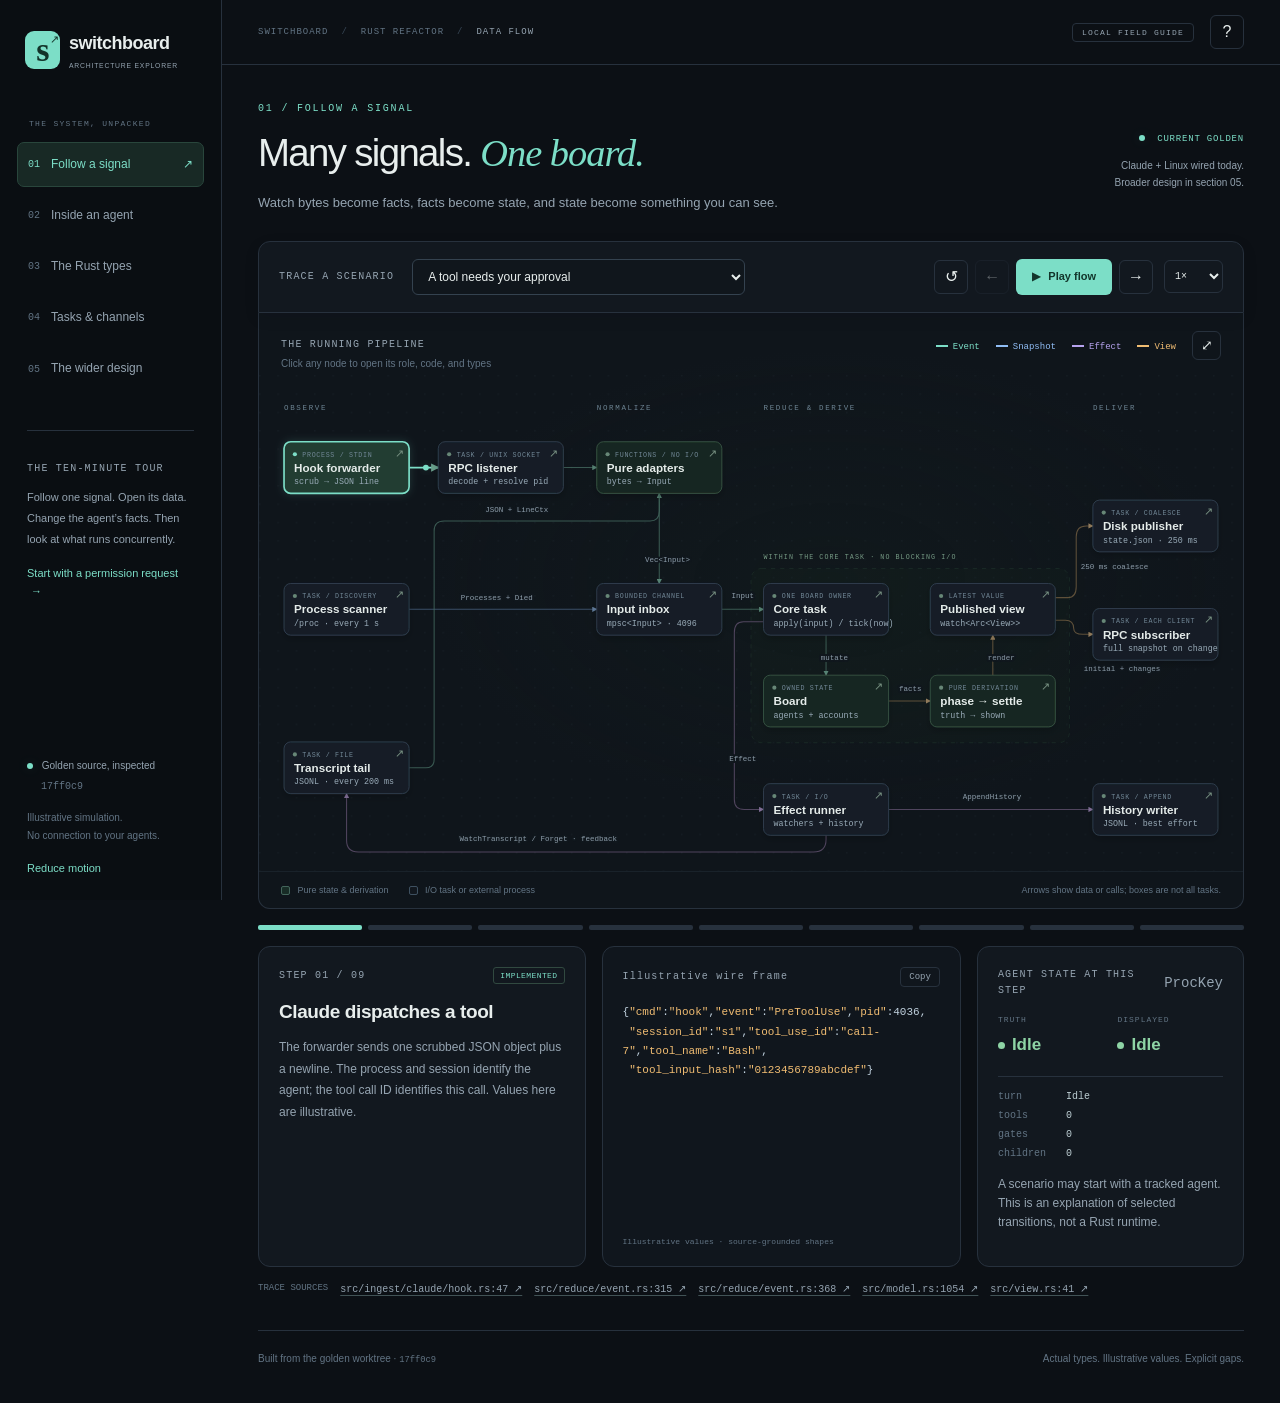
==== commit 4ee3ce52: "docs: promote architecture explorer to main" ====
--- a/docs/architecture-explorer/index.html
+++ b/docs/architecture-explorer/index.html
@@ -1644,7 +1644,8 @@
   ];
 })();
 </script>
-  <script>/* Offline UI. This is an explanatory model; it never connects to the daemon. */
+  <script>window.SB_SOURCE_BASE = "file:///home/tjmisko/Projects/switchboard-rust/.worktrees/golden/";
+/* Offline UI. This is an explanatory model; it never connects to the daemon. */
 (() => {
   'use strict';
   const $ = s => document.querySelector(s);
@@ -1654,7 +1655,7 @@
   const severity = p => p === 'Attention' ? 2 : ['Blocked','Stopped'].includes(p) ? 1 : 0;
   const statusName = s => ({implemented:'IMPLEMENTED',unwired:'TYPE ONLY',proposed:'PROPOSAL','known-gap':'AUDIT GAP','known-bug':'KNOWN BUG',planned:'PLANNED',decision:'OPEN DECISION'}[s] || s.toUpperCase());
   const statusHTML = status => `<span class="badge ${esc(status)}">${esc(statusName(status))}</span>`;
-  const sourceHTML = source => source ? `<a class="source-link" href="../../${esc(source.path)}#L${Number(source.line)}" target="_blank" rel="noopener">${esc(source.path)}:${Number(source.line)} ↗</a>` : '';
+  const sourceHTML = source => source ? `<a class="source-link" href="${esc(new URL(source.path, window.SB_SOURCE_BASE).href)}#L${Number(source.line)}" target="_blank" rel="noopener">${esc(source.path)}:${Number(source.line)} ↗</a>` : '';
   const highlight = code => {
     const re = /(\/\/[^\n]*|"(?:\\.|[^"\\])*"|\b(?:pub|struct|enum|fn|impl|let|mut|match|if|else|return|use|const|async|await|for|in|type|where|self|true|false)\b|\b[A-Z][A-Za-z0-9_]*\b)/g;
     let out = '', last = 0;
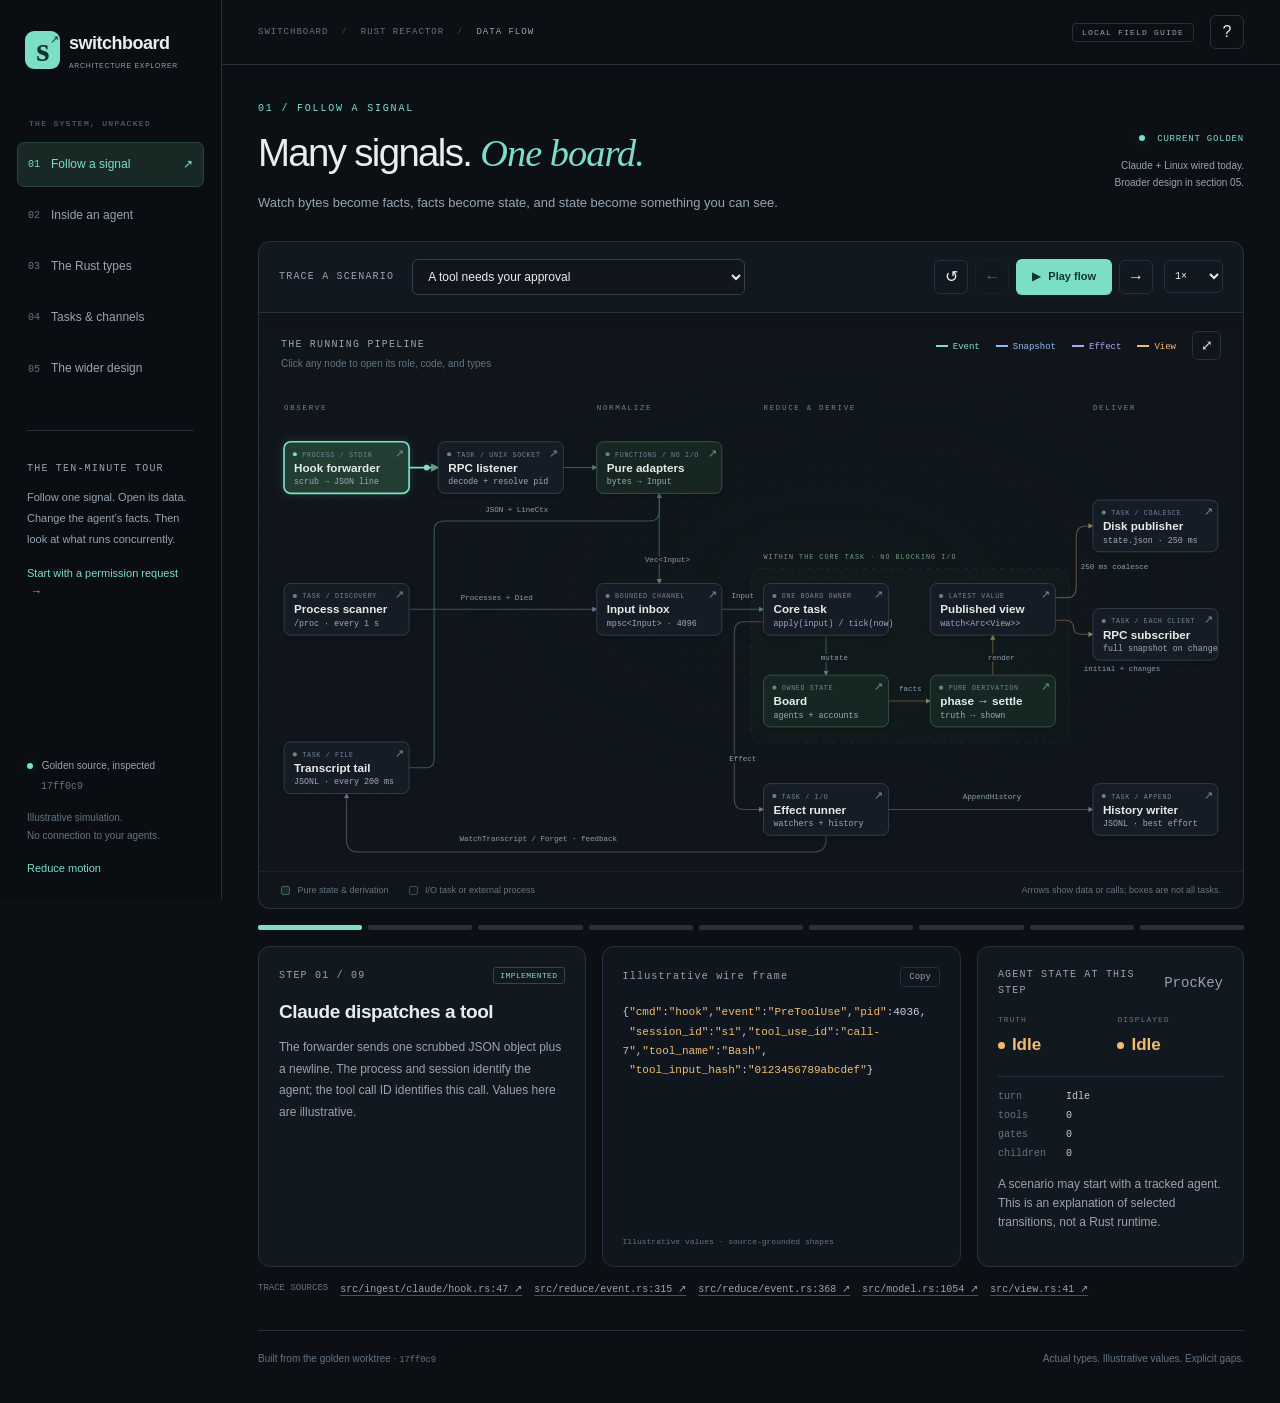
==== commit 745a29d5: "fix(explorer): render Idle in amber" ====
--- a/docs/architecture-explorer/index.html
+++ b/docs/architecture-explorer/index.html
@@ -9,7 +9,7 @@
   <style>:root{--bg:#0c1015;--rail:#0a0e12;--surface:#12181f;--raised:#18212a;--rule:#27313d;--ink:#e8eeed;--muted:#95a4b1;--faint:#627484;--teal:#7cdec7;--blue:#90bdf5;--amber:#f0bc72;--purple:#b6a3ee;--red:#f28d94;--green:#8ed4a5;--mono:'SFMono-Regular',Consolas,'Liberation Mono',monospace;--sans:Inter,'Segoe UI',Arial,sans-serif;--radius:12px}
 *{box-sizing:border-box}html{scroll-behavior:smooth}body{margin:0;background:var(--bg);color:var(--ink);font-family:var(--sans);font-size:14px;line-height:1.6}button,input,select{font:inherit}button,a,select,input{ -webkit-tap-highlight-color:transparent}button{cursor:pointer}button:disabled{cursor:default;opacity:.35}button{color:inherit}a{color:var(--teal);text-decoration:none}button:focus-visible,a:focus-visible,input:focus-visible,select:focus-visible,[tabindex]:focus-visible{outline:2px solid var(--teal);outline-offset:4px}h1,h2,h3,p{margin-top:0}h2{font-size:20px;font-weight:580;letter-spacing:-.4px;line-height:1.3}h3{font-size:17px;font-weight:580;margin-bottom:10px}p{margin-bottom:14px}code,pre,.mono{font-family:var(--mono)}code{font-size:.88em}p code,td code,li code,label code{color:var(--blue)}pre{font-size:12px;line-height:1.75;margin:0;white-space:pre-wrap;overflow-wrap:anywhere;tab-size:4}pre code{font-size:inherit}strong{font-weight:600}select{appearance:auto;background:var(--surface);color:var(--ink);border:1px solid var(--rule);border-radius:6px;padding:9px 11px;max-width:100%}input{accent-color:var(--teal)}input[type=checkbox]{appearance:none;width:17px;height:17px;border:1.5px solid var(--faint);border-radius:4px;background:transparent;flex-shrink:0;cursor:pointer;position:relative;margin:0}input[type=checkbox]:checked{border-color:var(--teal);background:var(--teal)}input[type=checkbox]:checked:after{content:'';position:absolute;left:5px;top:2px;width:4px;height:8px;border:solid #10221d;border-width:0 2px 2px 0;transform:rotate(45deg)}[hidden]{display:none!important}.muted{color:var(--muted)}.small{font-size:12px;line-height:1.6}.tiny-label{font-size:10px;font-family:var(--mono);letter-spacing:1.2px;color:var(--muted);font-weight:500}.eyebrow{font-family:var(--mono);font-size:10px;letter-spacing:1.8px;color:var(--teal);margin-bottom:14px}.skip{position:fixed;left:230px;top:-80px;z-index:20;background:var(--teal);color:#10231e;padding:10px}.skip:focus{top:10px}
 .rail{position:fixed;inset:0 auto 0 0;width:222px;border-right:1px solid var(--rule);padding:29px 17px 22px;display:flex;flex-direction:column;background:var(--rail);z-index:5}.brand{display:flex;gap:11px;align-items:center;color:var(--ink);padding:0 8px;font-size:18px;font-weight:650;letter-spacing:-.5px}.brand small{display:block;font-size:7.6px;color:var(--muted);font-weight:500;letter-spacing:1.3px;margin-top:3px}.brand-icon{display:grid;place-items:center;background:var(--teal);color:#123329;width:35px;height:38px;border-radius:9px;font-family:Georgia,serif;font-size:34px;line-height:1;position:relative}.brand-icon span{position:absolute;right:2px;top:2px;font:11px var(--sans)}.rail-section{font:8px var(--mono);letter-spacing:1.3px;color:var(--faint);padding:47px 12px 14px}.nav-button{display:flex;align-items:center;gap:11px;border:1px solid transparent;border-radius:7px;background:none;width:100%;text-align:left;padding:12px 10px;margin-bottom:6px;color:var(--muted);font-size:12px;white-space:nowrap}.nav-button>span{font:10px var(--mono);color:var(--faint)}.nav-button i{font-style:normal;margin-left:auto;opacity:0}.nav-button:hover{color:var(--ink);background:var(--surface)}.nav-button.active{background:#182925;border-color:#29463c;color:var(--teal)}.nav-button.active>span{color:var(--teal)}.nav-button.active i{opacity:1}.rail-note{margin:32px 10px 0;padding-top:24px;border-top:1px solid var(--rule)}.rail-note p{color:var(--muted);font-size:11px;margin-top:10px;line-height:1.9}.text-button{border:0;background:none;text-align:left;padding:0;color:var(--teal);font-size:11px;line-height:1.7}.text-button span{margin-left:4px}.rail-bottom{margin-top:auto;padding:30px 10px 0;color:var(--muted);font-size:10px}.rail-bottom>div{margin-bottom:4px}.rail-bottom>code{font-size:10px;color:var(--faint);margin-left:14px}.rail-bottom p{color:var(--faint);line-height:1.8;margin-top:14px;font-size:10px}.status-dot{display:inline-block;width:6px;height:6px;background:var(--teal);border-radius:50%;box-shadow:0 0 12px #7cdec72a;margin-right:6px}.workspace{margin-left:222px}.topbar{height:65px;display:flex;align-items:center;justify-content:space-between;gap:15px;padding:0 36px;border-bottom:1px solid var(--rule)}.breadcrumb{display:flex;gap:13px;align-items:center;font-family:var(--mono);font-size:9px;letter-spacing:1px;color:var(--faint)}.breadcrumb b{color:var(--muted);font-weight:400}.breadcrumb>span{color:#384756}.topbar-right{display:flex;align-items:center;gap:16px}.outline-pill{border:1px solid var(--rule);padding:4px 9px;border-radius:4px;font:8px var(--mono);letter-spacing:1.2px;color:var(--muted)}.icon-button{background:transparent;border:1px solid var(--rule);border-radius:6px;width:34px;height:34px;display:inline-grid;place-items:center;font-size:16px;line-height:1}.icon-button:hover{background:var(--raised);border-color:var(--faint)}main{padding:36px;max-width:1760px;margin:auto;outline:none}.hero{display:flex;justify-content:space-between;align-items:center;gap:32px;margin-bottom:26px}.hero h1{font-size:clamp(30px,3vw,46px);font-weight:520;line-height:1.15;letter-spacing:-1.65px;margin-bottom:16px}.hero h1 em{font-family:Georgia,'Times New Roman',serif;font-weight:400;color:var(--teal);letter-spacing:-1px}.hero p{color:var(--muted);font-size:13px;max-width:760px;margin:0;line-height:1.8}.hero-aside{text-align:right;flex-shrink:0}.hero-aside p{font-size:10px;margin-top:10px;line-height:1.7}.live-badge{font:9px var(--mono);letter-spacing:.8px;color:var(--teal)}.page{display:none}.page.active{display:block;animation:page-enter .2s ease-out}.page-footer{border-top:1px solid var(--rule);margin-top:35px;padding-top:20px;display:flex;justify-content:space-between;gap:16px;font-size:10px;color:var(--faint)}.primary-button,.secondary-button{border:1px solid transparent;border-radius:6px;min-height:36px;padding:8px 15px;font-size:11px;font-weight:600;display:inline-flex;align-items:center;justify-content:center;gap:8px}.primary-button{background:var(--teal);color:#12352b}.primary-button:hover{background:#a4ead9}.secondary-button{border-color:var(--rule);background:var(--raised);color:var(--ink)}.secondary-button:hover{border-color:var(--faint)}.copy-button{border:1px solid var(--rule);border-radius:4px;background:transparent;color:var(--muted);font:9px var(--mono);padding:4px 8px}.copy-button:hover{color:var(--teal);border-color:var(--teal)}
-.scenario-toolbar{display:flex;justify-content:space-between;align-items:center;gap:22px;padding:17px 20px;background:var(--surface);border:1px solid var(--rule);border-radius:var(--radius) var(--radius) 0 0}.scenario-select{display:flex;align-items:center;gap:18px;min-width:0}.scenario-select select{min-width:260px;font-size:12px;background:#10161c;border-color:#34424f}.transport{display:flex;gap:7px;align-items:center;flex-shrink:0}.transport select{font:10px var(--mono);padding:9px 6px;margin-left:4px;background:transparent}.map-card{border:1px solid var(--rule);border-top:0;border-radius:0 0 var(--radius) var(--radius);overflow:hidden;background:radial-gradient(ellipse at 58% 45%,#14211e40,transparent 50%),#0f151b}.map-heading{display:flex;justify-content:space-between;gap:15px;align-items:flex-start;padding:18px 22px 3px}.map-hint{display:block;font-size:10px;color:var(--faint);margin-top:3px}.legend{display:flex;gap:16px;font:9px var(--mono);padding-top:3px;flex-wrap:wrap}.legend span:before{content:'';display:inline-block;vertical-align:middle;width:12px;height:2px;background:currentColor;margin-right:5px}.event{color:var(--teal)}.snapshot{color:var(--blue)}.effect{color:var(--purple)}.view{color:var(--amber)}.map-scroll{overflow-x:auto;scrollbar-color:var(--rule) transparent}#system-map{width:100%;display:block;min-width:780px;max-height:500px;overflow:visible}.map-footer{border-top:1px solid #24313a80;display:flex;align-items:center;gap:20px;padding:11px 22px;font-size:9px;color:var(--faint)}.map-footer span:last-child{margin-left:auto}.pure-key,.task-key{display:inline-block;width:9px;height:9px;border:1px solid #43655b;border-radius:2px;margin-right:5px;vertical-align:middle}.pure-key{background:#182c26}.task-key{background:var(--surface);border-color:#3e5060}.node{cursor:pointer;outline:none}.node>rect.node-body{fill:#151e27;stroke:#344353;stroke-width:1;transition:fill .25s,stroke .25s;filter:url(#node-shadow)}.node.model>rect.node-body{fill:#182820;stroke:#3a5848}.node:hover>rect.node-body,.node:focus>rect.node-body{stroke:var(--teal);stroke-width:1.5}.node.active>rect.node-body{stroke:var(--teal);fill:#213e33;stroke-width:2;filter:url(#node-glow)}.node-title{font:600 14px var(--sans);fill:#e4ebe9}.node-subtitle{font:10px var(--mono);fill:#99abb8}.node-kind{font:8px var(--mono);letter-spacing:.8px;fill:#718796}.node-dot{fill:#678777}.node.active .node-dot{fill:var(--teal)}.node-corner{font:13px var(--sans);fill:#789182}.map-section-label{font:9px var(--mono);letter-spacing:2px;fill:#6d8493}.map-band{fill:#18302224;stroke:#416b503d;stroke-dasharray:5 6}.map-band-label{font:8px var(--mono);letter-spacing:1.3px;fill:#769b85}.edge{fill:none;stroke-width:1.25;stroke:#374453;opacity:.8}.edge.event{stroke:#456b60}.edge.snapshot{stroke:#465e7b}.edge.effect{stroke:#61516f}.edge.view{stroke:#735f42}.edge.active{stroke-width:2;opacity:1}.edge.event.active{stroke:var(--teal)}.edge.snapshot.active{stroke:var(--blue)}.edge.effect.active{stroke:var(--purple)}.edge.view.active{stroke:var(--amber)}.edge-label{font:9px var(--mono);fill:#8e9eab;paint-order:stroke;stroke:#10171d;stroke-width:5px;stroke-linejoin:round}.particle{fill:var(--teal);filter:url(#node-glow)}.step-track{display:flex;align-items:center;margin:16px 0;gap:6px}.step-dot{height:5px;flex:1;background:var(--rule);border:0;padding:0;border-radius:2px;min-width:14px;position:relative}.step-dot:before{content:'';position:absolute;inset:-7px 0}.step-dot.past{background:#467763}.step-dot.active{background:var(--teal)}.trace-grid{display:grid;grid-template-columns:1.03fr 1.13fr .84fr;gap:16px}.trace-story,.payload-card,.board-card,.panel{background:var(--surface);border:1px solid var(--rule);border-radius:var(--radius);padding:20px;min-width:0}.card-top{display:flex;align-items:center;justify-content:space-between;gap:12px;margin-bottom:16px}.card-top h2{margin:0}.card-top>code{font-size:10px;color:var(--muted)}.badge{font:8px var(--mono);letter-spacing:.4px;white-space:nowrap;border:1px solid #314940;color:var(--teal);padding:3px 6px;border-radius:3px}.badge.known-gap,.badge.known-bug{color:var(--amber);border-color:#57452d}.badge.proposed,.badge.planned,.badge.unwired,.badge.decision{color:var(--purple);border-color:#4b4161}.trace-story h2{font-size:19px;margin-bottom:12px}.trace-story p{font-size:12px;color:var(--muted);line-height:1.8}.note{font-size:11px;color:#b5c6ce;background:#1a242d;border-left:2px solid #527e7b;padding:10px 12px;border-radius:0 4px 4px 0;line-height:1.8}.note:empty{display:none}.note.warning{border-left-color:var(--amber);background:#30281c66;color:#d8bc93}.effect-chips{display:flex;gap:5px;flex-wrap:wrap;margin-top:12px}.effect-chip{font:9px var(--mono);color:var(--purple);background:#292334;padding:4px 6px;border-radius:3px;overflow-wrap:anywhere}.payload-card{background:#10161d;display:flex;flex-direction:column}.payload-card pre{color:#c1d2df;max-height:330px;overflow:auto;scrollbar-color:var(--rule) transparent;font-size:11px}.payload-caption{font:8px var(--mono);color:var(--faint);padding-top:13px;margin-top:auto}.phase-pair{display:grid;grid-template-columns:1fr 1fr;gap:14px;margin:0 0 17px}.phase-pair>div>span{display:block;font:8px var(--mono);letter-spacing:1px;color:var(--faint);margin-bottom:7px}.phase-pair strong{font-size:17px;display:flex;align-items:center;gap:7px}.phase-pair strong:before,.lab-phase strong:before{content:'';display:inline-block;width:7px;height:7px;border-radius:50%;background:currentColor}.board-card dl{display:grid;grid-template-columns:60px 1fr;gap:8px;border-top:1px solid var(--rule);padding-top:14px;font:10px var(--mono);margin-bottom:16px}.board-card dt{color:var(--faint)}.board-card dd{margin:0;color:#bdced3;overflow-wrap:anywhere}.source-strip{margin-top:16px;font:9px var(--mono);color:var(--faint);display:flex;gap:12px;flex-wrap:wrap}.source-link{color:var(--muted);border:0;padding:0;background:none;font:10px var(--mono);text-decoration:underline;text-decoration-color:#415356;text-underline-offset:3px;cursor:pointer;overflow-wrap:anywhere}.source-link:hover{color:var(--teal)}.phase-Attention{color:var(--red)}.phase-Blocked,.phase-Stopped{color:var(--amber)}.phase-Working,.phase-Idle,.phase-Delegating,.phase-Waiting{color:var(--green)}.phase-Unknown{color:#a3b2c2}
+.scenario-toolbar{display:flex;justify-content:space-between;align-items:center;gap:22px;padding:17px 20px;background:var(--surface);border:1px solid var(--rule);border-radius:var(--radius) var(--radius) 0 0}.scenario-select{display:flex;align-items:center;gap:18px;min-width:0}.scenario-select select{min-width:260px;font-size:12px;background:#10161c;border-color:#34424f}.transport{display:flex;gap:7px;align-items:center;flex-shrink:0}.transport select{font:10px var(--mono);padding:9px 6px;margin-left:4px;background:transparent}.map-card{border:1px solid var(--rule);border-top:0;border-radius:0 0 var(--radius) var(--radius);overflow:hidden;background:radial-gradient(ellipse at 58% 45%,#14211e40,transparent 50%),#0f151b}.map-heading{display:flex;justify-content:space-between;gap:15px;align-items:flex-start;padding:18px 22px 3px}.map-hint{display:block;font-size:10px;color:var(--faint);margin-top:3px}.legend{display:flex;gap:16px;font:9px var(--mono);padding-top:3px;flex-wrap:wrap}.legend span:before{content:'';display:inline-block;vertical-align:middle;width:12px;height:2px;background:currentColor;margin-right:5px}.event{color:var(--teal)}.snapshot{color:var(--blue)}.effect{color:var(--purple)}.view{color:var(--amber)}.map-scroll{overflow-x:auto;scrollbar-color:var(--rule) transparent}#system-map{width:100%;display:block;min-width:780px;max-height:500px;overflow:visible}.map-footer{border-top:1px solid #24313a80;display:flex;align-items:center;gap:20px;padding:11px 22px;font-size:9px;color:var(--faint)}.map-footer span:last-child{margin-left:auto}.pure-key,.task-key{display:inline-block;width:9px;height:9px;border:1px solid #43655b;border-radius:2px;margin-right:5px;vertical-align:middle}.pure-key{background:#182c26}.task-key{background:var(--surface);border-color:#3e5060}.node{cursor:pointer;outline:none}.node>rect.node-body{fill:#151e27;stroke:#344353;stroke-width:1;transition:fill .25s,stroke .25s;filter:url(#node-shadow)}.node.model>rect.node-body{fill:#182820;stroke:#3a5848}.node:hover>rect.node-body,.node:focus>rect.node-body{stroke:var(--teal);stroke-width:1.5}.node.active>rect.node-body{stroke:var(--teal);fill:#213e33;stroke-width:2;filter:url(#node-glow)}.node-title{font:600 14px var(--sans);fill:#e4ebe9}.node-subtitle{font:10px var(--mono);fill:#99abb8}.node-kind{font:8px var(--mono);letter-spacing:.8px;fill:#718796}.node-dot{fill:#678777}.node.active .node-dot{fill:var(--teal)}.node-corner{font:13px var(--sans);fill:#789182}.map-section-label{font:9px var(--mono);letter-spacing:2px;fill:#6d8493}.map-band{fill:#18302224;stroke:#416b503d;stroke-dasharray:5 6}.map-band-label{font:8px var(--mono);letter-spacing:1.3px;fill:#769b85}.edge{fill:none;stroke-width:1.25;stroke:#374453;opacity:.8}.edge.event{stroke:#456b60}.edge.snapshot{stroke:#465e7b}.edge.effect{stroke:#61516f}.edge.view{stroke:#735f42}.edge.active{stroke-width:2;opacity:1}.edge.event.active{stroke:var(--teal)}.edge.snapshot.active{stroke:var(--blue)}.edge.effect.active{stroke:var(--purple)}.edge.view.active{stroke:var(--amber)}.edge-label{font:9px var(--mono);fill:#8e9eab;paint-order:stroke;stroke:#10171d;stroke-width:5px;stroke-linejoin:round}.particle{fill:var(--teal);filter:url(#node-glow)}.step-track{display:flex;align-items:center;margin:16px 0;gap:6px}.step-dot{height:5px;flex:1;background:var(--rule);border:0;padding:0;border-radius:2px;min-width:14px;position:relative}.step-dot:before{content:'';position:absolute;inset:-7px 0}.step-dot.past{background:#467763}.step-dot.active{background:var(--teal)}.trace-grid{display:grid;grid-template-columns:1.03fr 1.13fr .84fr;gap:16px}.trace-story,.payload-card,.board-card,.panel{background:var(--surface);border:1px solid var(--rule);border-radius:var(--radius);padding:20px;min-width:0}.card-top{display:flex;align-items:center;justify-content:space-between;gap:12px;margin-bottom:16px}.card-top h2{margin:0}.card-top>code{font-size:10px;color:var(--muted)}.badge{font:8px var(--mono);letter-spacing:.4px;white-space:nowrap;border:1px solid #314940;color:var(--teal);padding:3px 6px;border-radius:3px}.badge.known-gap,.badge.known-bug{color:var(--amber);border-color:#57452d}.badge.proposed,.badge.planned,.badge.unwired,.badge.decision{color:var(--purple);border-color:#4b4161}.trace-story h2{font-size:19px;margin-bottom:12px}.trace-story p{font-size:12px;color:var(--muted);line-height:1.8}.note{font-size:11px;color:#b5c6ce;background:#1a242d;border-left:2px solid #527e7b;padding:10px 12px;border-radius:0 4px 4px 0;line-height:1.8}.note:empty{display:none}.note.warning{border-left-color:var(--amber);background:#30281c66;color:#d8bc93}.effect-chips{display:flex;gap:5px;flex-wrap:wrap;margin-top:12px}.effect-chip{font:9px var(--mono);color:var(--purple);background:#292334;padding:4px 6px;border-radius:3px;overflow-wrap:anywhere}.payload-card{background:#10161d;display:flex;flex-direction:column}.payload-card pre{color:#c1d2df;max-height:330px;overflow:auto;scrollbar-color:var(--rule) transparent;font-size:11px}.payload-caption{font:8px var(--mono);color:var(--faint);padding-top:13px;margin-top:auto}.phase-pair{display:grid;grid-template-columns:1fr 1fr;gap:14px;margin:0 0 17px}.phase-pair>div>span{display:block;font:8px var(--mono);letter-spacing:1px;color:var(--faint);margin-bottom:7px}.phase-pair strong{font-size:17px;display:flex;align-items:center;gap:7px}.phase-pair strong:before,.lab-phase strong:before{content:'';display:inline-block;width:7px;height:7px;border-radius:50%;background:currentColor}.board-card dl{display:grid;grid-template-columns:60px 1fr;gap:8px;border-top:1px solid var(--rule);padding-top:14px;font:10px var(--mono);margin-bottom:16px}.board-card dt{color:var(--faint)}.board-card dd{margin:0;color:#bdced3;overflow-wrap:anywhere}.source-strip{margin-top:16px;font:9px var(--mono);color:var(--faint);display:flex;gap:12px;flex-wrap:wrap}.source-link{color:var(--muted);border:0;padding:0;background:none;font:10px var(--mono);text-decoration:underline;text-decoration-color:#415356;text-underline-offset:3px;cursor:pointer;overflow-wrap:anywhere}.source-link:hover{color:var(--teal)}.phase-Attention{color:var(--red)}.phase-Blocked,.phase-Stopped,.phase-Idle{color:var(--amber)}.phase-Working,.phase-Delegating,.phase-Waiting{color:var(--green)}.phase-Unknown{color:#a3b2c2}
 .notice{padding:13px 17px;border:1px solid var(--rule);border-radius:7px;color:var(--muted);font-size:12px;margin-bottom:22px;background:#151e2380}.state-lab{display:grid;grid-template-columns:.86fr 1.14fr 1fr;gap:18px}.axis-panel label:not(.check-row),.display-panel label{display:block;font:10px var(--mono);color:var(--muted);margin:17px 0 0}.axis-panel label select,.display-panel label select{display:block;width:100%;margin-top:7px;font:11px var(--mono)}.axis-panel .small{margin-top:10px;font-size:10px}.check-row{display:flex;align-items:center;gap:10px;margin-top:20px;color:#c3d0d5;font-size:11px;cursor:pointer}.axis-panel>.secondary-button{margin-top:25px}.fold-rules{list-style:none;padding:0;counter-reset:fold;margin:22px 0}.fold-rules li{counter-increment:fold;display:flex;gap:12px;align-items:center;padding:11px 12px;border:1px solid var(--rule);border-radius:6px;margin-bottom:6px;background:#11171d;transition:opacity .2s,border-color .2s,background .2s}.fold-rules li:before{content:counter(fold,decimal-leading-zero);font:10px var(--mono);color:var(--faint)}.fold-rules li strong{display:block;font:11px var(--mono);margin-bottom:2px}.fold-rules li small{display:block;color:var(--muted);font-size:10px}.fold-rules li.winner{background:#1d332a;border-color:#54846b;box-shadow:0 0 20px #7cdec709}.fold-rules li.after{opacity:.45}.fold-rules li .rule-check{margin-left:auto;color:var(--teal)}.lab-phase{display:flex;flex-direction:column;align-items:center;padding:20px 0;border-bottom:1px solid var(--rule);margin-bottom:20px;background:radial-gradient(ellipse,#26473838,transparent 75%)}.lab-phase strong{font-size:30px;letter-spacing:-1px;display:flex;align-items:center;gap:10px;margin:3px 0}.lab-phase .flow-down{font:10px var(--mono);color:var(--faint);margin:14px 0}.two-controls{display:grid;grid-template-columns:1fr 1fr;gap:10px}.display-panel .two-controls label{margin-top:0}.range-label output{float:right;color:var(--teal)}input[type=range]{width:100%;margin:12px 0 18px;cursor:pointer}.display-panel .note{margin-top:10px}.three-up{display:grid;grid-template-columns:repeat(3,1fr);gap:18px}.principles{margin-top:20px}.principles .number{color:var(--teal);font:11px var(--mono);display:block;margin-bottom:14px}.principles p{font-size:12px;color:var(--muted);line-height:1.8;margin:0}.type-layout{display:grid;grid-template-columns:265px minmax(0,1fr);gap:20px;align-items:start}.type-sidebar{padding:14px;position:sticky;top:20px;max-height:calc(100vh - 40px);overflow:auto;scrollbar-color:var(--rule) transparent}.search{display:flex;align-items:center;border:1px solid var(--rule);border-radius:6px;background:var(--bg);padding:8px 10px;margin-bottom:14px;gap:7px}.search input{background:none;border:0;outline:none;color:var(--ink);width:100%;font-size:11px}.search span{color:var(--muted);font-size:19px}.type-group{font:8px var(--mono);color:var(--faint);letter-spacing:1px;text-transform:uppercase;margin:18px 8px 7px}.type-item{display:block;width:100%;text-align:left;background:none;border:1px solid transparent;border-radius:5px;padding:8px 9px;color:var(--muted);font:10px var(--mono);line-height:1.6;margin-bottom:3px}.type-item.active{background:#1c3028;color:var(--teal);border-color:#345040}.type-item:hover{color:var(--ink)}.type-detail{padding:28px}.type-detail h2{font-size:29px;font-family:var(--mono);letter-spacing:-.8px;margin:5px 0 14px}.type-detail>p{font-size:13px;color:var(--muted);line-height:1.9;max-width:900px}.type-code{background:#0c1218;border:1px solid #2a3741;border-radius:8px;padding:19px;margin:22px 0}.type-code pre{font-size:12px;max-height:540px;overflow:auto;scrollbar-color:var(--rule) transparent}.syntax-key{color:var(--purple)}.syntax-type{color:var(--teal)}.syntax-string{color:var(--amber)}.syntax-comment{color:var(--faint)}.table-scroll{overflow-x:auto}table{border-collapse:collapse;width:100%;text-align:left;font-size:12px}th{font:9px var(--mono);letter-spacing:1px;color:var(--faint);text-transform:uppercase;padding:12px;border-bottom:1px solid var(--rule)}td{padding:13px 12px;border-bottom:1px solid #27313d85;vertical-align:top;color:var(--muted);line-height:1.8}td:first-child{color:var(--ink)}td code{overflow-wrap:anywhere;font-size:11px}.used-by{display:flex;flex-wrap:wrap;gap:7px;margin-top:12px}.used-by span{padding:4px 8px;border-radius:4px;background:var(--raised);font:10px var(--mono);color:var(--muted)}.type-detail h3{margin-top:23px}
 .runtime-summary{display:grid;grid-template-columns:repeat(4,1fr);border:1px solid var(--rule);border-radius:var(--radius);background:var(--surface);margin-bottom:22px}.runtime-summary article{padding:22px;border-right:1px solid var(--rule)}.runtime-summary article:last-child{border:0}.runtime-summary strong{display:block;font-size:26px;letter-spacing:-1px;color:var(--teal);font-weight:500;margin:8px 0}.runtime-summary p{font-size:10px;color:var(--muted);margin:0}.watch-lab{padding:25px;margin-bottom:22px}.watch-lab .eyebrow{font-size:8px;display:block;margin-bottom:9px}.watch-lab h2{margin-bottom:8px}.watch-lab p{font-size:12px;margin-bottom:0}.watch-demo{display:grid;grid-template-columns:1fr 1.15fr 1fr;align-items:start;gap:42px;margin:25px 0}.watch-demo>div{text-align:center}.view-tile{border:1px solid #3c5a51;border-radius:8px;background:#192a23;font:17px var(--mono);padding:20px 10px;color:var(--teal);margin:12px 0 16px;min-height:84px;display:flex;flex-direction:column;justify-content:center}.view-tile small{font-size:10px;color:var(--muted);margin-top:6px}.watch-slot{position:relative}.watch-slot:before,.watch-slot:after{position:absolute;content:'→';color:var(--faint);font-size:25px;top:50px}.watch-slot:before{left:-30px}.watch-slot:after{right:-30px}.watch-log{padding:12px 15px;border-radius:6px;background:#0d151b;color:var(--muted);font:11px var(--mono);line-height:1.8}.watch-demo .flash{animation:flash .45s ease-out}.two-up{display:grid;grid-template-columns:1fr 1fr;gap:18px;margin-top:22px}.table-panel{padding:24px}.boundary h3{font-size:17px}.boundary p{color:var(--muted);font-size:12px;line-height:1.9}.boundary pre{padding:13px;background:#0b1218;border-radius:6px;font-size:10px;color:var(--blue);margin:16px 0}.output-panel{display:grid;grid-template-columns:1fr 1.1fr;gap:28px;margin-top:22px;padding:26px}.output-panel>div>p{font-size:12px;color:var(--muted);line-height:1.9}.output-panel .payload-card pre{max-height:none}.extension-map{display:grid;grid-template-columns:1fr 70px 1fr 70px 1fr;align-items:center;padding:26px 20px;margin-top:25px;gap:10px}.extension-sources{display:grid;gap:16px}.extension-sources article,.extension-core{padding:18px;border:1px dashed #4b465f;border-radius:7px;background:#221d2e33}.extension-sources strong{font-size:13px;display:block;margin:10px 0;color:#c8bcea}.extension-sources p,.extension-core p{font-size:11px;color:var(--muted);line-height:1.8;margin:0}.extension-arrow{font:8px var(--mono);color:var(--faint);text-align:center}.extension-arrow span{display:block;font-size:30px}.extension-core{border:1px solid #426252;background:#1e362640;text-align:center;padding:30px 15px}.extension-core strong{font:28px var(--mono);display:block;color:var(--teal);margin:16px 0}.extension-core code{font-size:9px;color:var(--teal);display:block;margin-top:20px}.section-intro{margin:32px 0 0}.section-intro p{color:var(--muted);font-size:12px;margin:0}.gap-card h3{margin:0}.gap-card .card-top{align-items:flex-start}.gap-card .gap-label{font:8px var(--mono);letter-spacing:1px;color:var(--faint);display:block;margin-bottom:7px}.gap-card p{font-size:12px;color:var(--muted);line-height:1.9}.gap-card .proposal{border-top:1px solid var(--rule);padding-top:15px}.interview{margin-top:24px;padding:30px}.interview ol{padding-left:22px;color:var(--muted);line-height:2.2;font-size:13px}.interview li{padding-left:6px}.interview li::marker{color:var(--teal);font-family:var(--mono)}
 .inspector{position:fixed;inset:0 0 0 auto;margin:0;width:min(540px,100vw);height:100%;max-height:100%;max-width:100%;background:#121a22;border:0;border-left:1px solid #405347;color:var(--ink);padding:25px;overflow:auto;box-shadow:-20px 0 90px #0005}.inspector::backdrop{background:#03080da6;backdrop-filter:blur(3px)}.inspector-top{display:flex;align-items:center;justify-content:space-between;border-bottom:1px solid var(--rule);padding-bottom:18px;margin-bottom:25px}.inspector h2{font-size:29px;letter-spacing:-.8px;margin-top:10px}.inspector p{color:var(--muted);font-size:13px;line-height:1.9}.inspector ul{color:var(--muted);font-size:12px;padding-left:18px;line-height:1.9}.inspector li{margin-bottom:13px}.inspector .type-code pre{font-size:11px;max-height:none}.inspector .type-jump{border:1px solid #3b4c54;border-radius:5px;background:#18252b;color:var(--teal);padding:5px 8px;font:10px var(--mono);margin:4px}.toast{position:fixed;bottom:25px;left:50%;transform:translate(-50%,20px);opacity:0;pointer-events:none;border:1px solid #4b7060;border-radius:7px;background:#1a3028;color:var(--teal);font-size:12px;padding:11px 22px;z-index:15;transition:opacity .2s,transform .2s}.toast.visible{opacity:1;transform:translate(-50%,0)}body.reduced-motion *,body.reduced-motion *:before,body.reduced-motion *:after{animation:none!important;transition:none!important;scroll-behavior:auto!important}
@@ -22,6 +22,12 @@
 .map-card.expanded #system-map{max-height:760px}.map-actions{display:flex;align-items:center;gap:16px}.map-size{font:14px var(--sans);width:29px;height:29px;flex-shrink:0}.brand small{white-space:nowrap;font-size:6.8px;letter-spacing:.8px}.brand{gap:9px}
 
 .scenario-toolbar{position:sticky;top:0;z-index:3;box-shadow:0 5px 15px #080d1218}@media(max-width:620px){.scenario-toolbar{position:static}}
+
+/* Idle uses the agreed amber palette; severity remains a separate axis. */
+.fold-rules li.winner[data-phase="Idle"]{background:#30281c66;border-color:var(--amber)}
+.fold-rules li.winner[data-phase="Idle"] .rule-check{color:var(--amber)}
+.lab-phase[data-phase="Idle"]{background:radial-gradient(ellipse,#59432538,transparent 75%)}
+.view-tile small.phase-Idle{color:var(--amber)}
 </style>
 </head>
 <body>
@@ -143,7 +149,7 @@
     {
       id: 'fold', title: 'Phase → Shown', subtitle: 'derive truth, then settle display', layer: 'model', status: 'implemented',
       summary: 'Agent::phase combines the facts by precedence. Shown::settle is the single rule for changing the displayed phase.',
-      details: ['Precedence: human gate → rejected limit or failure → interrupted turn → unowned gate → active turn → unobserved → active child → wait → idle.', 'Attention is red; Blocked and Stopped are amber; Unknown is grey; all remaining phases are green.', 'De-escalations, same-severity moves, user-caused changes and Confirmed evidence are immediate.', 'Only a louder agent-caused change waits: 10 seconds for Inferred, 6 seconds for Snapshot.', 'Current cause/confidence come from the triggering input. An unrelated confirmed event can incorrectly skip a pending dwell; the audit calls for evidence tied to the derived result.'],
+      details: ['Precedence: human gate → rejected limit or failure → interrupted turn → unowned gate → active turn → unobserved → active child → wait → idle.', 'Explorer palette: Attention is red; Idle, Blocked and Stopped are amber; Unknown is grey; Working, Delegating and Waiting are green. The current golden still maps Idle to Lamp::Green; that mapping needs the same correction.', 'De-escalations, same-severity moves, user-caused changes and Confirmed evidence are immediate.', 'Only a louder agent-caused change waits: 10 seconds for Inferred, 6 seconds for Snapshot.', 'Current cause/confidence come from the triggering input. An unrelated confirmed event can incorrectly skip a pending dwell; the audit calls for evidence tied to the derived result.'],
       code: 'let truth = agent.phase(limits);\nagent.shown.settle(truth, cause, confidence, now);\n\n// Shown stores the display state, not a second truth.\npub struct Shown {\n    pub phase: Phase, pub since: Instant,\n    pub pending: Option<Escalation>,\n}',
       source: {path: 'src/model.rs', line: 1181}, types: ['Phase', 'Severity', 'Lamp', 'Shown', 'Escalation', 'Confidence']
     },
@@ -921,9 +927,14 @@
         "meaning": "No sufficient observation, or a gate with unknown owner."
       },
       {
-        "name": "Working / Delegating / Waiting / Idle",
+        "name": "Working / Delegating / Waiting",
         "type": "Phase → Green / Calm",
-        "meaning": "Distinct work states sharing a quiet colour."
+        "meaning": "Distinct active work states sharing green."
+      },
+      {
+        "name": "Idle",
+        "type": "Phase → Amber / Calm",
+        "meaning": "Amber in the explorer’s corrected palette. Golden Phase::lamp still returns Green here; its colour mapping is pending correction. Colour does not change the Calm severity or dwell rules."
       },
       {
         "name": "severity()",
@@ -1884,7 +1895,8 @@
   function readAxes(){return{activity:$('#axis-activity').value,gate:$('#axis-gate').value,outcome:$('#axis-outcome').value,limit:$('#axis-limit').checked,children:$('#axis-children').checked,waits:$('#axis-waits').checked};}
   function renderLab(){
     const a=readAxes(),truth=phaseFor(a),cause=$('#lab-cause').value,confidence=$('#lab-confidence').value,elapsed=Number($('#lab-time').value),shown=settleFor(truth.phase,cause,confidence,elapsed);
-    $('#fold-rules').innerHTML=rules.map(([phase,rule],i)=>`<li class="${i===truth.rule?'winner':i>truth.rule?'after':''}"><div><strong class="phase-${phase}">${phase}</strong><small>${rule}</small></div>${i===truth.rule?'<span class="rule-check">✓</span>':''}</li>`).join('');
+    $('#fold-rules').innerHTML=rules.map(([phase,rule],i)=>`<li data-phase="${phase}" class="${i===truth.rule?'winner':i>truth.rule?'after':''}"><div><strong class="phase-${phase}">${phase}</strong><small>${rule}</small></div>${i===truth.rule?'<span class="rule-check">✓</span>':''}</li>`).join('');
+    $('.lab-phase').dataset.phase=truth.phase;
     setPhase($('#lab-truth'),truth.phase);setPhase($('#lab-shown'),shown.phase);$('#lab-time-label').textContent=`${elapsed} s`;
     $('#lab-explanation').textContent=shown.pending?`Pending ${truth.phase}: ${shown.dwell-elapsed} s of the ${shown.dwell} s dwell remain. The current display stays Working.`:shown.dwell?`The ${shown.dwell} s dwell has elapsed. Shown promotes to ${truth.phase}.`:`Immediate: ${cause==='User'?'a user-caused observation bypasses dwell':confidence==='Confirmed'?'confirmed evidence bypasses dwell':'this is not an escalation in severity'}.`;
     $('#lab-warning').hidden=!(truth.phase==='Attention'&&confidence!=='Confirmed');
@@ -1913,9 +1925,9 @@
   let watchVersion=0,watchRead=0,watchPaused=false,watchSkipped=0;
   const viewPhase=n=>['Unknown','Working','Attention','Working','Idle'][n%5];
   function renderWatch(message){
-    $('#watch-producer').innerHTML=`View #${watchVersion} <small>${viewPhase(watchVersion)}</small>`;
+    $('#watch-producer').innerHTML=`View #${watchVersion} <small class="phase-${viewPhase(watchVersion)}">${viewPhase(watchVersion)}</small>`;
     $('#watch-current').textContent=`Arc<View #${watchVersion}>`;
-    $('#watch-consumer').innerHTML=`View #${watchRead} <small>${viewPhase(watchRead)}</small>`;
+    $('#watch-consumer').innerHTML=`View #${watchRead} <small class="phase-${viewPhase(watchRead)}">${viewPhase(watchRead)}</small>`;
     $('#watch-pause').textContent=watchPaused?'Resume subscriber':'Pause subscriber';
     $('#watch-log').textContent=message;
   }
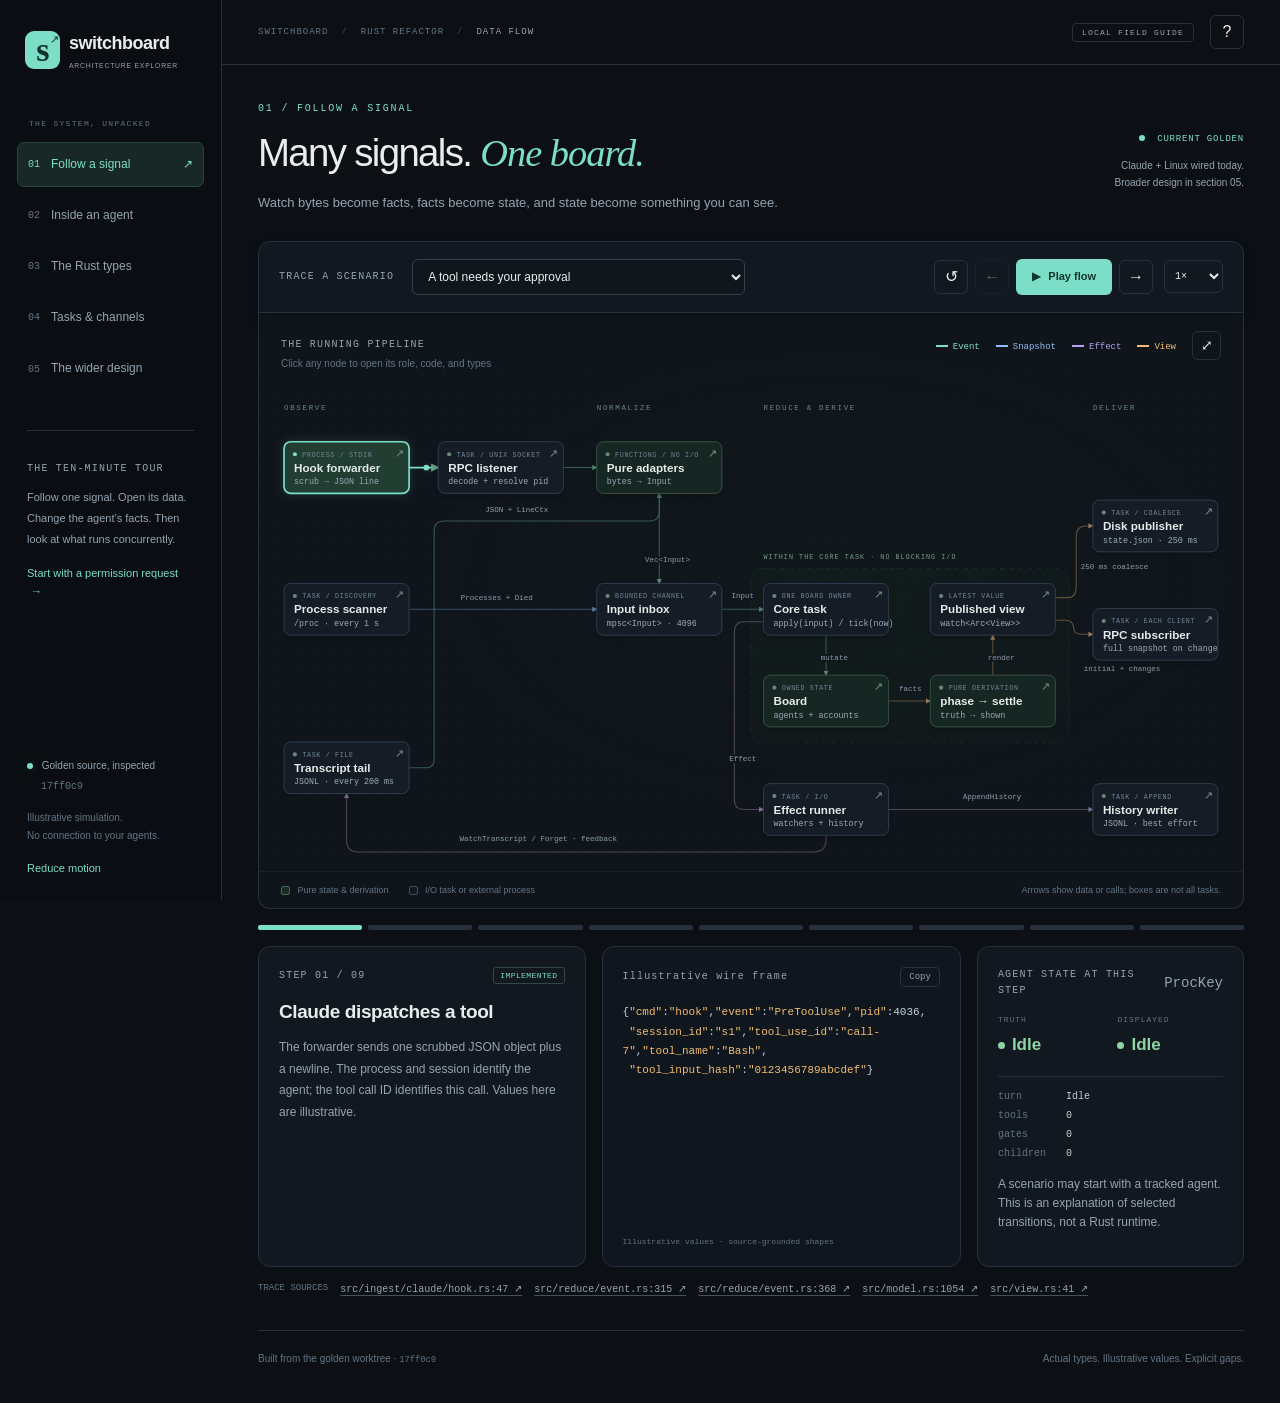
==== commit ceed7d3a: "docs: split learner documents from product notes The course needs docs 02, 03, 04 and the architectu" ====
--- a/docs/architecture-explorer/index.html
+++ b/docs/architecture-explorer/index.html
@@ -9,7 +9,7 @@
   <style>:root{--bg:#0c1015;--rail:#0a0e12;--surface:#12181f;--raised:#18212a;--rule:#27313d;--ink:#e8eeed;--muted:#95a4b1;--faint:#627484;--teal:#7cdec7;--blue:#90bdf5;--amber:#f0bc72;--purple:#b6a3ee;--red:#f28d94;--green:#8ed4a5;--mono:'SFMono-Regular',Consolas,'Liberation Mono',monospace;--sans:Inter,'Segoe UI',Arial,sans-serif;--radius:12px}
 *{box-sizing:border-box}html{scroll-behavior:smooth}body{margin:0;background:var(--bg);color:var(--ink);font-family:var(--sans);font-size:14px;line-height:1.6}button,input,select{font:inherit}button,a,select,input{ -webkit-tap-highlight-color:transparent}button{cursor:pointer}button:disabled{cursor:default;opacity:.35}button{color:inherit}a{color:var(--teal);text-decoration:none}button:focus-visible,a:focus-visible,input:focus-visible,select:focus-visible,[tabindex]:focus-visible{outline:2px solid var(--teal);outline-offset:4px}h1,h2,h3,p{margin-top:0}h2{font-size:20px;font-weight:580;letter-spacing:-.4px;line-height:1.3}h3{font-size:17px;font-weight:580;margin-bottom:10px}p{margin-bottom:14px}code,pre,.mono{font-family:var(--mono)}code{font-size:.88em}p code,td code,li code,label code{color:var(--blue)}pre{font-size:12px;line-height:1.75;margin:0;white-space:pre-wrap;overflow-wrap:anywhere;tab-size:4}pre code{font-size:inherit}strong{font-weight:600}select{appearance:auto;background:var(--surface);color:var(--ink);border:1px solid var(--rule);border-radius:6px;padding:9px 11px;max-width:100%}input{accent-color:var(--teal)}input[type=checkbox]{appearance:none;width:17px;height:17px;border:1.5px solid var(--faint);border-radius:4px;background:transparent;flex-shrink:0;cursor:pointer;position:relative;margin:0}input[type=checkbox]:checked{border-color:var(--teal);background:var(--teal)}input[type=checkbox]:checked:after{content:'';position:absolute;left:5px;top:2px;width:4px;height:8px;border:solid #10221d;border-width:0 2px 2px 0;transform:rotate(45deg)}[hidden]{display:none!important}.muted{color:var(--muted)}.small{font-size:12px;line-height:1.6}.tiny-label{font-size:10px;font-family:var(--mono);letter-spacing:1.2px;color:var(--muted);font-weight:500}.eyebrow{font-family:var(--mono);font-size:10px;letter-spacing:1.8px;color:var(--teal);margin-bottom:14px}.skip{position:fixed;left:230px;top:-80px;z-index:20;background:var(--teal);color:#10231e;padding:10px}.skip:focus{top:10px}
 .rail{position:fixed;inset:0 auto 0 0;width:222px;border-right:1px solid var(--rule);padding:29px 17px 22px;display:flex;flex-direction:column;background:var(--rail);z-index:5}.brand{display:flex;gap:11px;align-items:center;color:var(--ink);padding:0 8px;font-size:18px;font-weight:650;letter-spacing:-.5px}.brand small{display:block;font-size:7.6px;color:var(--muted);font-weight:500;letter-spacing:1.3px;margin-top:3px}.brand-icon{display:grid;place-items:center;background:var(--teal);color:#123329;width:35px;height:38px;border-radius:9px;font-family:Georgia,serif;font-size:34px;line-height:1;position:relative}.brand-icon span{position:absolute;right:2px;top:2px;font:11px var(--sans)}.rail-section{font:8px var(--mono);letter-spacing:1.3px;color:var(--faint);padding:47px 12px 14px}.nav-button{display:flex;align-items:center;gap:11px;border:1px solid transparent;border-radius:7px;background:none;width:100%;text-align:left;padding:12px 10px;margin-bottom:6px;color:var(--muted);font-size:12px;white-space:nowrap}.nav-button>span{font:10px var(--mono);color:var(--faint)}.nav-button i{font-style:normal;margin-left:auto;opacity:0}.nav-button:hover{color:var(--ink);background:var(--surface)}.nav-button.active{background:#182925;border-color:#29463c;color:var(--teal)}.nav-button.active>span{color:var(--teal)}.nav-button.active i{opacity:1}.rail-note{margin:32px 10px 0;padding-top:24px;border-top:1px solid var(--rule)}.rail-note p{color:var(--muted);font-size:11px;margin-top:10px;line-height:1.9}.text-button{border:0;background:none;text-align:left;padding:0;color:var(--teal);font-size:11px;line-height:1.7}.text-button span{margin-left:4px}.rail-bottom{margin-top:auto;padding:30px 10px 0;color:var(--muted);font-size:10px}.rail-bottom>div{margin-bottom:4px}.rail-bottom>code{font-size:10px;color:var(--faint);margin-left:14px}.rail-bottom p{color:var(--faint);line-height:1.8;margin-top:14px;font-size:10px}.status-dot{display:inline-block;width:6px;height:6px;background:var(--teal);border-radius:50%;box-shadow:0 0 12px #7cdec72a;margin-right:6px}.workspace{margin-left:222px}.topbar{height:65px;display:flex;align-items:center;justify-content:space-between;gap:15px;padding:0 36px;border-bottom:1px solid var(--rule)}.breadcrumb{display:flex;gap:13px;align-items:center;font-family:var(--mono);font-size:9px;letter-spacing:1px;color:var(--faint)}.breadcrumb b{color:var(--muted);font-weight:400}.breadcrumb>span{color:#384756}.topbar-right{display:flex;align-items:center;gap:16px}.outline-pill{border:1px solid var(--rule);padding:4px 9px;border-radius:4px;font:8px var(--mono);letter-spacing:1.2px;color:var(--muted)}.icon-button{background:transparent;border:1px solid var(--rule);border-radius:6px;width:34px;height:34px;display:inline-grid;place-items:center;font-size:16px;line-height:1}.icon-button:hover{background:var(--raised);border-color:var(--faint)}main{padding:36px;max-width:1760px;margin:auto;outline:none}.hero{display:flex;justify-content:space-between;align-items:center;gap:32px;margin-bottom:26px}.hero h1{font-size:clamp(30px,3vw,46px);font-weight:520;line-height:1.15;letter-spacing:-1.65px;margin-bottom:16px}.hero h1 em{font-family:Georgia,'Times New Roman',serif;font-weight:400;color:var(--teal);letter-spacing:-1px}.hero p{color:var(--muted);font-size:13px;max-width:760px;margin:0;line-height:1.8}.hero-aside{text-align:right;flex-shrink:0}.hero-aside p{font-size:10px;margin-top:10px;line-height:1.7}.live-badge{font:9px var(--mono);letter-spacing:.8px;color:var(--teal)}.page{display:none}.page.active{display:block;animation:page-enter .2s ease-out}.page-footer{border-top:1px solid var(--rule);margin-top:35px;padding-top:20px;display:flex;justify-content:space-between;gap:16px;font-size:10px;color:var(--faint)}.primary-button,.secondary-button{border:1px solid transparent;border-radius:6px;min-height:36px;padding:8px 15px;font-size:11px;font-weight:600;display:inline-flex;align-items:center;justify-content:center;gap:8px}.primary-button{background:var(--teal);color:#12352b}.primary-button:hover{background:#a4ead9}.secondary-button{border-color:var(--rule);background:var(--raised);color:var(--ink)}.secondary-button:hover{border-color:var(--faint)}.copy-button{border:1px solid var(--rule);border-radius:4px;background:transparent;color:var(--muted);font:9px var(--mono);padding:4px 8px}.copy-button:hover{color:var(--teal);border-color:var(--teal)}
-.scenario-toolbar{display:flex;justify-content:space-between;align-items:center;gap:22px;padding:17px 20px;background:var(--surface);border:1px solid var(--rule);border-radius:var(--radius) var(--radius) 0 0}.scenario-select{display:flex;align-items:center;gap:18px;min-width:0}.scenario-select select{min-width:260px;font-size:12px;background:#10161c;border-color:#34424f}.transport{display:flex;gap:7px;align-items:center;flex-shrink:0}.transport select{font:10px var(--mono);padding:9px 6px;margin-left:4px;background:transparent}.map-card{border:1px solid var(--rule);border-top:0;border-radius:0 0 var(--radius) var(--radius);overflow:hidden;background:radial-gradient(ellipse at 58% 45%,#14211e40,transparent 50%),#0f151b}.map-heading{display:flex;justify-content:space-between;gap:15px;align-items:flex-start;padding:18px 22px 3px}.map-hint{display:block;font-size:10px;color:var(--faint);margin-top:3px}.legend{display:flex;gap:16px;font:9px var(--mono);padding-top:3px;flex-wrap:wrap}.legend span:before{content:'';display:inline-block;vertical-align:middle;width:12px;height:2px;background:currentColor;margin-right:5px}.event{color:var(--teal)}.snapshot{color:var(--blue)}.effect{color:var(--purple)}.view{color:var(--amber)}.map-scroll{overflow-x:auto;scrollbar-color:var(--rule) transparent}#system-map{width:100%;display:block;min-width:780px;max-height:500px;overflow:visible}.map-footer{border-top:1px solid #24313a80;display:flex;align-items:center;gap:20px;padding:11px 22px;font-size:9px;color:var(--faint)}.map-footer span:last-child{margin-left:auto}.pure-key,.task-key{display:inline-block;width:9px;height:9px;border:1px solid #43655b;border-radius:2px;margin-right:5px;vertical-align:middle}.pure-key{background:#182c26}.task-key{background:var(--surface);border-color:#3e5060}.node{cursor:pointer;outline:none}.node>rect.node-body{fill:#151e27;stroke:#344353;stroke-width:1;transition:fill .25s,stroke .25s;filter:url(#node-shadow)}.node.model>rect.node-body{fill:#182820;stroke:#3a5848}.node:hover>rect.node-body,.node:focus>rect.node-body{stroke:var(--teal);stroke-width:1.5}.node.active>rect.node-body{stroke:var(--teal);fill:#213e33;stroke-width:2;filter:url(#node-glow)}.node-title{font:600 14px var(--sans);fill:#e4ebe9}.node-subtitle{font:10px var(--mono);fill:#99abb8}.node-kind{font:8px var(--mono);letter-spacing:.8px;fill:#718796}.node-dot{fill:#678777}.node.active .node-dot{fill:var(--teal)}.node-corner{font:13px var(--sans);fill:#789182}.map-section-label{font:9px var(--mono);letter-spacing:2px;fill:#6d8493}.map-band{fill:#18302224;stroke:#416b503d;stroke-dasharray:5 6}.map-band-label{font:8px var(--mono);letter-spacing:1.3px;fill:#769b85}.edge{fill:none;stroke-width:1.25;stroke:#374453;opacity:.8}.edge.event{stroke:#456b60}.edge.snapshot{stroke:#465e7b}.edge.effect{stroke:#61516f}.edge.view{stroke:#735f42}.edge.active{stroke-width:2;opacity:1}.edge.event.active{stroke:var(--teal)}.edge.snapshot.active{stroke:var(--blue)}.edge.effect.active{stroke:var(--purple)}.edge.view.active{stroke:var(--amber)}.edge-label{font:9px var(--mono);fill:#8e9eab;paint-order:stroke;stroke:#10171d;stroke-width:5px;stroke-linejoin:round}.particle{fill:var(--teal);filter:url(#node-glow)}.step-track{display:flex;align-items:center;margin:16px 0;gap:6px}.step-dot{height:5px;flex:1;background:var(--rule);border:0;padding:0;border-radius:2px;min-width:14px;position:relative}.step-dot:before{content:'';position:absolute;inset:-7px 0}.step-dot.past{background:#467763}.step-dot.active{background:var(--teal)}.trace-grid{display:grid;grid-template-columns:1.03fr 1.13fr .84fr;gap:16px}.trace-story,.payload-card,.board-card,.panel{background:var(--surface);border:1px solid var(--rule);border-radius:var(--radius);padding:20px;min-width:0}.card-top{display:flex;align-items:center;justify-content:space-between;gap:12px;margin-bottom:16px}.card-top h2{margin:0}.card-top>code{font-size:10px;color:var(--muted)}.badge{font:8px var(--mono);letter-spacing:.4px;white-space:nowrap;border:1px solid #314940;color:var(--teal);padding:3px 6px;border-radius:3px}.badge.known-gap,.badge.known-bug{color:var(--amber);border-color:#57452d}.badge.proposed,.badge.planned,.badge.unwired,.badge.decision{color:var(--purple);border-color:#4b4161}.trace-story h2{font-size:19px;margin-bottom:12px}.trace-story p{font-size:12px;color:var(--muted);line-height:1.8}.note{font-size:11px;color:#b5c6ce;background:#1a242d;border-left:2px solid #527e7b;padding:10px 12px;border-radius:0 4px 4px 0;line-height:1.8}.note:empty{display:none}.note.warning{border-left-color:var(--amber);background:#30281c66;color:#d8bc93}.effect-chips{display:flex;gap:5px;flex-wrap:wrap;margin-top:12px}.effect-chip{font:9px var(--mono);color:var(--purple);background:#292334;padding:4px 6px;border-radius:3px;overflow-wrap:anywhere}.payload-card{background:#10161d;display:flex;flex-direction:column}.payload-card pre{color:#c1d2df;max-height:330px;overflow:auto;scrollbar-color:var(--rule) transparent;font-size:11px}.payload-caption{font:8px var(--mono);color:var(--faint);padding-top:13px;margin-top:auto}.phase-pair{display:grid;grid-template-columns:1fr 1fr;gap:14px;margin:0 0 17px}.phase-pair>div>span{display:block;font:8px var(--mono);letter-spacing:1px;color:var(--faint);margin-bottom:7px}.phase-pair strong{font-size:17px;display:flex;align-items:center;gap:7px}.phase-pair strong:before,.lab-phase strong:before{content:'';display:inline-block;width:7px;height:7px;border-radius:50%;background:currentColor}.board-card dl{display:grid;grid-template-columns:60px 1fr;gap:8px;border-top:1px solid var(--rule);padding-top:14px;font:10px var(--mono);margin-bottom:16px}.board-card dt{color:var(--faint)}.board-card dd{margin:0;color:#bdced3;overflow-wrap:anywhere}.source-strip{margin-top:16px;font:9px var(--mono);color:var(--faint);display:flex;gap:12px;flex-wrap:wrap}.source-link{color:var(--muted);border:0;padding:0;background:none;font:10px var(--mono);text-decoration:underline;text-decoration-color:#415356;text-underline-offset:3px;cursor:pointer;overflow-wrap:anywhere}.source-link:hover{color:var(--teal)}.phase-Attention{color:var(--red)}.phase-Blocked,.phase-Stopped,.phase-Idle{color:var(--amber)}.phase-Working,.phase-Delegating,.phase-Waiting{color:var(--green)}.phase-Unknown{color:#a3b2c2}
+.scenario-toolbar{display:flex;justify-content:space-between;align-items:center;gap:22px;padding:17px 20px;background:var(--surface);border:1px solid var(--rule);border-radius:var(--radius) var(--radius) 0 0}.scenario-select{display:flex;align-items:center;gap:18px;min-width:0}.scenario-select select{min-width:260px;font-size:12px;background:#10161c;border-color:#34424f}.transport{display:flex;gap:7px;align-items:center;flex-shrink:0}.transport select{font:10px var(--mono);padding:9px 6px;margin-left:4px;background:transparent}.map-card{border:1px solid var(--rule);border-top:0;border-radius:0 0 var(--radius) var(--radius);overflow:hidden;background:radial-gradient(ellipse at 58% 45%,#14211e40,transparent 50%),#0f151b}.map-heading{display:flex;justify-content:space-between;gap:15px;align-items:flex-start;padding:18px 22px 3px}.map-hint{display:block;font-size:10px;color:var(--faint);margin-top:3px}.legend{display:flex;gap:16px;font:9px var(--mono);padding-top:3px;flex-wrap:wrap}.legend span:before{content:'';display:inline-block;vertical-align:middle;width:12px;height:2px;background:currentColor;margin-right:5px}.event{color:var(--teal)}.snapshot{color:var(--blue)}.effect{color:var(--purple)}.view{color:var(--amber)}.map-scroll{overflow-x:auto;scrollbar-color:var(--rule) transparent}#system-map{width:100%;display:block;min-width:780px;max-height:500px;overflow:visible}.map-footer{border-top:1px solid #24313a80;display:flex;align-items:center;gap:20px;padding:11px 22px;font-size:9px;color:var(--faint)}.map-footer span:last-child{margin-left:auto}.pure-key,.task-key{display:inline-block;width:9px;height:9px;border:1px solid #43655b;border-radius:2px;margin-right:5px;vertical-align:middle}.pure-key{background:#182c26}.task-key{background:var(--surface);border-color:#3e5060}.node{cursor:pointer;outline:none}.node>rect.node-body{fill:#151e27;stroke:#344353;stroke-width:1;transition:fill .25s,stroke .25s;filter:url(#node-shadow)}.node.model>rect.node-body{fill:#182820;stroke:#3a5848}.node:hover>rect.node-body,.node:focus>rect.node-body{stroke:var(--teal);stroke-width:1.5}.node.active>rect.node-body{stroke:var(--teal);fill:#213e33;stroke-width:2;filter:url(#node-glow)}.node-title{font:600 14px var(--sans);fill:#e4ebe9}.node-subtitle{font:10px var(--mono);fill:#99abb8}.node-kind{font:8px var(--mono);letter-spacing:.8px;fill:#718796}.node-dot{fill:#678777}.node.active .node-dot{fill:var(--teal)}.node-corner{font:13px var(--sans);fill:#789182}.map-section-label{font:9px var(--mono);letter-spacing:2px;fill:#6d8493}.map-band{fill:#18302224;stroke:#416b503d;stroke-dasharray:5 6}.map-band-label{font:8px var(--mono);letter-spacing:1.3px;fill:#769b85}.edge{fill:none;stroke-width:1.25;stroke:#374453;opacity:.8}.edge.event{stroke:#456b60}.edge.snapshot{stroke:#465e7b}.edge.effect{stroke:#61516f}.edge.view{stroke:#735f42}.edge.active{stroke-width:2;opacity:1}.edge.event.active{stroke:var(--teal)}.edge.snapshot.active{stroke:var(--blue)}.edge.effect.active{stroke:var(--purple)}.edge.view.active{stroke:var(--amber)}.edge-label{font:9px var(--mono);fill:#8e9eab;paint-order:stroke;stroke:#10171d;stroke-width:5px;stroke-linejoin:round}.particle{fill:var(--teal);filter:url(#node-glow)}.step-track{display:flex;align-items:center;margin:16px 0;gap:6px}.step-dot{height:5px;flex:1;background:var(--rule);border:0;padding:0;border-radius:2px;min-width:14px;position:relative}.step-dot:before{content:'';position:absolute;inset:-7px 0}.step-dot.past{background:#467763}.step-dot.active{background:var(--teal)}.trace-grid{display:grid;grid-template-columns:1.03fr 1.13fr .84fr;gap:16px}.trace-story,.payload-card,.board-card,.panel{background:var(--surface);border:1px solid var(--rule);border-radius:var(--radius);padding:20px;min-width:0}.card-top{display:flex;align-items:center;justify-content:space-between;gap:12px;margin-bottom:16px}.card-top h2{margin:0}.card-top>code{font-size:10px;color:var(--muted)}.badge{font:8px var(--mono);letter-spacing:.4px;white-space:nowrap;border:1px solid #314940;color:var(--teal);padding:3px 6px;border-radius:3px}.badge.known-gap,.badge.known-bug{color:var(--amber);border-color:#57452d}.badge.proposed,.badge.planned,.badge.unwired,.badge.decision{color:var(--purple);border-color:#4b4161}.trace-story h2{font-size:19px;margin-bottom:12px}.trace-story p{font-size:12px;color:var(--muted);line-height:1.8}.note{font-size:11px;color:#b5c6ce;background:#1a242d;border-left:2px solid #527e7b;padding:10px 12px;border-radius:0 4px 4px 0;line-height:1.8}.note:empty{display:none}.note.warning{border-left-color:var(--amber);background:#30281c66;color:#d8bc93}.effect-chips{display:flex;gap:5px;flex-wrap:wrap;margin-top:12px}.effect-chip{font:9px var(--mono);color:var(--purple);background:#292334;padding:4px 6px;border-radius:3px;overflow-wrap:anywhere}.payload-card{background:#10161d;display:flex;flex-direction:column}.payload-card pre{color:#c1d2df;max-height:330px;overflow:auto;scrollbar-color:var(--rule) transparent;font-size:11px}.payload-caption{font:8px var(--mono);color:var(--faint);padding-top:13px;margin-top:auto}.phase-pair{display:grid;grid-template-columns:1fr 1fr;gap:14px;margin:0 0 17px}.phase-pair>div>span{display:block;font:8px var(--mono);letter-spacing:1px;color:var(--faint);margin-bottom:7px}.phase-pair strong{font-size:17px;display:flex;align-items:center;gap:7px}.phase-pair strong:before,.lab-phase strong:before{content:'';display:inline-block;width:7px;height:7px;border-radius:50%;background:currentColor}.board-card dl{display:grid;grid-template-columns:60px 1fr;gap:8px;border-top:1px solid var(--rule);padding-top:14px;font:10px var(--mono);margin-bottom:16px}.board-card dt{color:var(--faint)}.board-card dd{margin:0;color:#bdced3;overflow-wrap:anywhere}.source-strip{margin-top:16px;font:9px var(--mono);color:var(--faint);display:flex;gap:12px;flex-wrap:wrap}.source-link{color:var(--muted);border:0;padding:0;background:none;font:10px var(--mono);text-decoration:underline;text-decoration-color:#415356;text-underline-offset:3px;cursor:pointer;overflow-wrap:anywhere}.source-link:hover{color:var(--teal)}.phase-Attention{color:var(--red)}.phase-Blocked,.phase-Stopped{color:var(--amber)}.phase-Working,.phase-Idle,.phase-Delegating,.phase-Waiting{color:var(--green)}.phase-Unknown{color:#a3b2c2}
 .notice{padding:13px 17px;border:1px solid var(--rule);border-radius:7px;color:var(--muted);font-size:12px;margin-bottom:22px;background:#151e2380}.state-lab{display:grid;grid-template-columns:.86fr 1.14fr 1fr;gap:18px}.axis-panel label:not(.check-row),.display-panel label{display:block;font:10px var(--mono);color:var(--muted);margin:17px 0 0}.axis-panel label select,.display-panel label select{display:block;width:100%;margin-top:7px;font:11px var(--mono)}.axis-panel .small{margin-top:10px;font-size:10px}.check-row{display:flex;align-items:center;gap:10px;margin-top:20px;color:#c3d0d5;font-size:11px;cursor:pointer}.axis-panel>.secondary-button{margin-top:25px}.fold-rules{list-style:none;padding:0;counter-reset:fold;margin:22px 0}.fold-rules li{counter-increment:fold;display:flex;gap:12px;align-items:center;padding:11px 12px;border:1px solid var(--rule);border-radius:6px;margin-bottom:6px;background:#11171d;transition:opacity .2s,border-color .2s,background .2s}.fold-rules li:before{content:counter(fold,decimal-leading-zero);font:10px var(--mono);color:var(--faint)}.fold-rules li strong{display:block;font:11px var(--mono);margin-bottom:2px}.fold-rules li small{display:block;color:var(--muted);font-size:10px}.fold-rules li.winner{background:#1d332a;border-color:#54846b;box-shadow:0 0 20px #7cdec709}.fold-rules li.after{opacity:.45}.fold-rules li .rule-check{margin-left:auto;color:var(--teal)}.lab-phase{display:flex;flex-direction:column;align-items:center;padding:20px 0;border-bottom:1px solid var(--rule);margin-bottom:20px;background:radial-gradient(ellipse,#26473838,transparent 75%)}.lab-phase strong{font-size:30px;letter-spacing:-1px;display:flex;align-items:center;gap:10px;margin:3px 0}.lab-phase .flow-down{font:10px var(--mono);color:var(--faint);margin:14px 0}.two-controls{display:grid;grid-template-columns:1fr 1fr;gap:10px}.display-panel .two-controls label{margin-top:0}.range-label output{float:right;color:var(--teal)}input[type=range]{width:100%;margin:12px 0 18px;cursor:pointer}.display-panel .note{margin-top:10px}.three-up{display:grid;grid-template-columns:repeat(3,1fr);gap:18px}.principles{margin-top:20px}.principles .number{color:var(--teal);font:11px var(--mono);display:block;margin-bottom:14px}.principles p{font-size:12px;color:var(--muted);line-height:1.8;margin:0}.type-layout{display:grid;grid-template-columns:265px minmax(0,1fr);gap:20px;align-items:start}.type-sidebar{padding:14px;position:sticky;top:20px;max-height:calc(100vh - 40px);overflow:auto;scrollbar-color:var(--rule) transparent}.search{display:flex;align-items:center;border:1px solid var(--rule);border-radius:6px;background:var(--bg);padding:8px 10px;margin-bottom:14px;gap:7px}.search input{background:none;border:0;outline:none;color:var(--ink);width:100%;font-size:11px}.search span{color:var(--muted);font-size:19px}.type-group{font:8px var(--mono);color:var(--faint);letter-spacing:1px;text-transform:uppercase;margin:18px 8px 7px}.type-item{display:block;width:100%;text-align:left;background:none;border:1px solid transparent;border-radius:5px;padding:8px 9px;color:var(--muted);font:10px var(--mono);line-height:1.6;margin-bottom:3px}.type-item.active{background:#1c3028;color:var(--teal);border-color:#345040}.type-item:hover{color:var(--ink)}.type-detail{padding:28px}.type-detail h2{font-size:29px;font-family:var(--mono);letter-spacing:-.8px;margin:5px 0 14px}.type-detail>p{font-size:13px;color:var(--muted);line-height:1.9;max-width:900px}.type-code{background:#0c1218;border:1px solid #2a3741;border-radius:8px;padding:19px;margin:22px 0}.type-code pre{font-size:12px;max-height:540px;overflow:auto;scrollbar-color:var(--rule) transparent}.syntax-key{color:var(--purple)}.syntax-type{color:var(--teal)}.syntax-string{color:var(--amber)}.syntax-comment{color:var(--faint)}.table-scroll{overflow-x:auto}table{border-collapse:collapse;width:100%;text-align:left;font-size:12px}th{font:9px var(--mono);letter-spacing:1px;color:var(--faint);text-transform:uppercase;padding:12px;border-bottom:1px solid var(--rule)}td{padding:13px 12px;border-bottom:1px solid #27313d85;vertical-align:top;color:var(--muted);line-height:1.8}td:first-child{color:var(--ink)}td code{overflow-wrap:anywhere;font-size:11px}.used-by{display:flex;flex-wrap:wrap;gap:7px;margin-top:12px}.used-by span{padding:4px 8px;border-radius:4px;background:var(--raised);font:10px var(--mono);color:var(--muted)}.type-detail h3{margin-top:23px}
 .runtime-summary{display:grid;grid-template-columns:repeat(4,1fr);border:1px solid var(--rule);border-radius:var(--radius);background:var(--surface);margin-bottom:22px}.runtime-summary article{padding:22px;border-right:1px solid var(--rule)}.runtime-summary article:last-child{border:0}.runtime-summary strong{display:block;font-size:26px;letter-spacing:-1px;color:var(--teal);font-weight:500;margin:8px 0}.runtime-summary p{font-size:10px;color:var(--muted);margin:0}.watch-lab{padding:25px;margin-bottom:22px}.watch-lab .eyebrow{font-size:8px;display:block;margin-bottom:9px}.watch-lab h2{margin-bottom:8px}.watch-lab p{font-size:12px;margin-bottom:0}.watch-demo{display:grid;grid-template-columns:1fr 1.15fr 1fr;align-items:start;gap:42px;margin:25px 0}.watch-demo>div{text-align:center}.view-tile{border:1px solid #3c5a51;border-radius:8px;background:#192a23;font:17px var(--mono);padding:20px 10px;color:var(--teal);margin:12px 0 16px;min-height:84px;display:flex;flex-direction:column;justify-content:center}.view-tile small{font-size:10px;color:var(--muted);margin-top:6px}.watch-slot{position:relative}.watch-slot:before,.watch-slot:after{position:absolute;content:'→';color:var(--faint);font-size:25px;top:50px}.watch-slot:before{left:-30px}.watch-slot:after{right:-30px}.watch-log{padding:12px 15px;border-radius:6px;background:#0d151b;color:var(--muted);font:11px var(--mono);line-height:1.8}.watch-demo .flash{animation:flash .45s ease-out}.two-up{display:grid;grid-template-columns:1fr 1fr;gap:18px;margin-top:22px}.table-panel{padding:24px}.boundary h3{font-size:17px}.boundary p{color:var(--muted);font-size:12px;line-height:1.9}.boundary pre{padding:13px;background:#0b1218;border-radius:6px;font-size:10px;color:var(--blue);margin:16px 0}.output-panel{display:grid;grid-template-columns:1fr 1.1fr;gap:28px;margin-top:22px;padding:26px}.output-panel>div>p{font-size:12px;color:var(--muted);line-height:1.9}.output-panel .payload-card pre{max-height:none}.extension-map{display:grid;grid-template-columns:1fr 70px 1fr 70px 1fr;align-items:center;padding:26px 20px;margin-top:25px;gap:10px}.extension-sources{display:grid;gap:16px}.extension-sources article,.extension-core{padding:18px;border:1px dashed #4b465f;border-radius:7px;background:#221d2e33}.extension-sources strong{font-size:13px;display:block;margin:10px 0;color:#c8bcea}.extension-sources p,.extension-core p{font-size:11px;color:var(--muted);line-height:1.8;margin:0}.extension-arrow{font:8px var(--mono);color:var(--faint);text-align:center}.extension-arrow span{display:block;font-size:30px}.extension-core{border:1px solid #426252;background:#1e362640;text-align:center;padding:30px 15px}.extension-core strong{font:28px var(--mono);display:block;color:var(--teal);margin:16px 0}.extension-core code{font-size:9px;color:var(--teal);display:block;margin-top:20px}.section-intro{margin:32px 0 0}.section-intro p{color:var(--muted);font-size:12px;margin:0}.gap-card h3{margin:0}.gap-card .card-top{align-items:flex-start}.gap-card .gap-label{font:8px var(--mono);letter-spacing:1px;color:var(--faint);display:block;margin-bottom:7px}.gap-card p{font-size:12px;color:var(--muted);line-height:1.9}.gap-card .proposal{border-top:1px solid var(--rule);padding-top:15px}.interview{margin-top:24px;padding:30px}.interview ol{padding-left:22px;color:var(--muted);line-height:2.2;font-size:13px}.interview li{padding-left:6px}.interview li::marker{color:var(--teal);font-family:var(--mono)}
 .inspector{position:fixed;inset:0 0 0 auto;margin:0;width:min(540px,100vw);height:100%;max-height:100%;max-width:100%;background:#121a22;border:0;border-left:1px solid #405347;color:var(--ink);padding:25px;overflow:auto;box-shadow:-20px 0 90px #0005}.inspector::backdrop{background:#03080da6;backdrop-filter:blur(3px)}.inspector-top{display:flex;align-items:center;justify-content:space-between;border-bottom:1px solid var(--rule);padding-bottom:18px;margin-bottom:25px}.inspector h2{font-size:29px;letter-spacing:-.8px;margin-top:10px}.inspector p{color:var(--muted);font-size:13px;line-height:1.9}.inspector ul{color:var(--muted);font-size:12px;padding-left:18px;line-height:1.9}.inspector li{margin-bottom:13px}.inspector .type-code pre{font-size:11px;max-height:none}.inspector .type-jump{border:1px solid #3b4c54;border-radius:5px;background:#18252b;color:var(--teal);padding:5px 8px;font:10px var(--mono);margin:4px}.toast{position:fixed;bottom:25px;left:50%;transform:translate(-50%,20px);opacity:0;pointer-events:none;border:1px solid #4b7060;border-radius:7px;background:#1a3028;color:var(--teal);font-size:12px;padding:11px 22px;z-index:15;transition:opacity .2s,transform .2s}.toast.visible{opacity:1;transform:translate(-50%,0)}body.reduced-motion *,body.reduced-motion *:before,body.reduced-motion *:after{animation:none!important;transition:none!important;scroll-behavior:auto!important}
@@ -22,12 +22,6 @@
 .map-card.expanded #system-map{max-height:760px}.map-actions{display:flex;align-items:center;gap:16px}.map-size{font:14px var(--sans);width:29px;height:29px;flex-shrink:0}.brand small{white-space:nowrap;font-size:6.8px;letter-spacing:.8px}.brand{gap:9px}
 
 .scenario-toolbar{position:sticky;top:0;z-index:3;box-shadow:0 5px 15px #080d1218}@media(max-width:620px){.scenario-toolbar{position:static}}
-
-/* Idle uses the agreed amber palette; severity remains a separate axis. */
-.fold-rules li.winner[data-phase="Idle"]{background:#30281c66;border-color:var(--amber)}
-.fold-rules li.winner[data-phase="Idle"] .rule-check{color:var(--amber)}
-.lab-phase[data-phase="Idle"]{background:radial-gradient(ellipse,#59432538,transparent 75%)}
-.view-tile small.phase-Idle{color:var(--amber)}
 </style>
 </head>
 <body>
@@ -149,7 +143,7 @@
     {
       id: 'fold', title: 'Phase → Shown', subtitle: 'derive truth, then settle display', layer: 'model', status: 'implemented',
       summary: 'Agent::phase combines the facts by precedence. Shown::settle is the single rule for changing the displayed phase.',
-      details: ['Precedence: human gate → rejected limit or failure → interrupted turn → unowned gate → active turn → unobserved → active child → wait → idle.', 'Explorer palette: Attention is red; Idle, Blocked and Stopped are amber; Unknown is grey; Working, Delegating and Waiting are green. The current golden still maps Idle to Lamp::Green; that mapping needs the same correction.', 'De-escalations, same-severity moves, user-caused changes and Confirmed evidence are immediate.', 'Only a louder agent-caused change waits: 10 seconds for Inferred, 6 seconds for Snapshot.', 'Current cause/confidence come from the triggering input. An unrelated confirmed event can incorrectly skip a pending dwell; the audit calls for evidence tied to the derived result.'],
+      details: ['Precedence: human gate → rejected limit or failure → interrupted turn → unowned gate → active turn → unobserved → active child → wait → idle.', 'Attention is red; Blocked and Stopped are amber; Unknown is grey; all remaining phases are green.', 'De-escalations, same-severity moves, user-caused changes and Confirmed evidence are immediate.', 'Only a louder agent-caused change waits: 10 seconds for Inferred, 6 seconds for Snapshot.', 'Current cause/confidence come from the triggering input. An unrelated confirmed event can incorrectly skip a pending dwell; the audit calls for evidence tied to the derived result.'],
       code: 'let truth = agent.phase(limits);\nagent.shown.settle(truth, cause, confidence, now);\n\n// Shown stores the display state, not a second truth.\npub struct Shown {\n    pub phase: Phase, pub since: Instant,\n    pub pending: Option<Escalation>,\n}',
       source: {path: 'src/model.rs', line: 1181}, types: ['Phase', 'Severity', 'Lamp', 'Shown', 'Escalation', 'Confidence']
     },
@@ -927,14 +921,9 @@
         "meaning": "No sufficient observation, or a gate with unknown owner."
       },
       {
-        "name": "Working / Delegating / Waiting",
+        "name": "Working / Delegating / Waiting / Idle",
         "type": "Phase → Green / Calm",
-        "meaning": "Distinct active work states sharing green."
-      },
-      {
-        "name": "Idle",
-        "type": "Phase → Amber / Calm",
-        "meaning": "Amber in the explorer’s corrected palette. Golden Phase::lamp still returns Green here; its colour mapping is pending correction. Colour does not change the Calm severity or dwell rules."
+        "meaning": "Distinct work states sharing a quiet colour."
       },
       {
         "name": "severity()",
@@ -1291,7 +1280,7 @@
       id: "dwell", title: "Truth can lead the display", subtitle: "Inferred failure → pending escalation → timer promotion",
       status: "implemented",
       summary: "This trace isolates the current Shown hysteresis rule: an inferred, agent-caused failure waits ten seconds before amber. Assume no other event arrives during the dwell. Live transcript polling uses Confirmed after its initial read.",
-      source: refs(["src/model.rs", 1004], ["src/model.rs", 1054], ["src/reduce/mod.rs", 93], ["src/reduce/tick.rs", 83], ["src/daemon/core.rs", 22], ["docs/audit/repro/adv_bugs.rs", 411]),
+      source: refs(["src/model.rs", 1004], ["src/model.rs", 1054], ["src/reduce/mod.rs", 93], ["src/reduce/tick.rs", 83], ["src/daemon/core.rs", 22], ["docs/product/audit/repro/adv_bugs.rs", 411]),
       steps: [
         step("Read failure evidence during replay", "watcher", ["watcher", "adapters"],
           "The initial transcript read uses Confidence::Inferred. An API error line becomes a failed turn. This example has no quotaLimits field, keeping account limits out of the trace.",
@@ -1456,7 +1445,7 @@
       id: "deadlines", title: "Quiet is not dead", subtitle: "Stale-turn deadline → gate protection → process death cleanup",
       status: "implemented",
       summary: "A silent turn and a dead process are different facts. The timer may retire an unguarded stale turn; only Died removes the agent. This trace deliberately leaves a joined approval open while time passes.",
-      source: refs(["src/reduce/tick.rs", 13], ["src/reduce/tick.rs", 67], ["src/daemon/scanner.rs", 54], ["src/reduce/event.rs", 28], ["src/daemon/effects.rs", 74], ["docs/audit/repro/adv_daemon_bugs.rs", 30]),
+      source: refs(["src/reduce/tick.rs", 13], ["src/reduce/tick.rs", 67], ["src/daemon/scanner.rs", 54], ["src/reduce/event.rs", 28], ["src/daemon/effects.rs", 74], ["docs/product/audit/repro/adv_daemon_bugs.rs", 30]),
       steps: [
         step("A turn has a stale deadline", "core", ["board", "core"],
           "A Turn with no blocked own tool and no compaction has a deadline ten minutes after its last tool/turn activity update. CPU ticks do not themselves refresh that activity deadline.",
@@ -1552,7 +1541,7 @@
       id: "replay-gap", title: "Restart replays history as fresh inputs", subtitle: "Known gaps · missing gates, synthetic history, stale account limits",
       status: "known-gap",
       summary: "This is the current recovery path, including audited failures. There is no Input::Replay batch, persisted gate model, or dual-clock Now type yet. The diagram intentionally exposes what reconstruction can and cannot know.",
-      source: refs(["src/daemon/watcher.rs", 39], ["src/ingest/claude/transcript.rs", 56], ["src/ingest/claude/transcript.rs", 186], ["src/reduce/tick.rs", 83], ["docs/audit/repro/adv_daemon_bugs.rs", 140], ["docs/audit/repro/adv_bugs.rs", 58]),
+      source: refs(["src/daemon/watcher.rs", 39], ["src/ingest/claude/transcript.rs", 56], ["src/ingest/claude/transcript.rs", 186], ["src/reduce/tick.rs", 83], ["docs/product/audit/repro/adv_daemon_bugs.rs", 140], ["docs/product/audit/repro/adv_bugs.rs", 58]),
       steps: [
         step("Restart begins with an empty board", "board", ["scanner", "inbox", "core", "board", "view"],
           "Discovery reconstructs process and session identity. The agent begins Unobserved/Unknown; the reducer does not reload open gates from history. The process itself may still be parked at a real approval prompt.",
@@ -1607,7 +1596,7 @@
       id: "subagent-gap", title: "A child has two calls, but only one gate slot", subtitle: "Known gap · an unrelated completion clears a live prompt",
       status: "known-gap",
       summary: "The parent has a tools map, but Subagent currently has only Option<Gate>. This asymmetry explains the audited bug without requiring provider-specific logic in the fold. A shared per-call actor model remains a proposal.",
-      source: refs(["src/model.rs", 878], ["src/reduce/event.rs", 131], ["src/reduce/event.rs", 368], ["src/reduce/event.rs", 491], ["docs/audit/repro/adv_bugs.rs", 267]),
+      source: refs(["src/model.rs", 878], ["src/reduce/event.rs", 131], ["src/reduce/event.rs", 368], ["src/reduce/event.rs", 491], ["docs/product/audit/repro/adv_bugs.rs", 267]),
       steps: [
         step("The child starts beneath an idle parent", "board", ["hook", "socket", "adapters", "inbox", "core", "board", "fold"],
           "SubagentStart creates a1 in the parent's Subagents table. With no own turn open, the running child makes the parent Delegating.",
@@ -1655,8 +1644,7 @@
   ];
 })();
 </script>
-  <script>window.SB_SOURCE_BASE = "file:///home/tjmisko/Projects/switchboard-rust/.worktrees/golden/";
-/* Offline UI. This is an explanatory model; it never connects to the daemon. */
+  <script>/* Offline UI. This is an explanatory model; it never connects to the daemon. */
 (() => {
   'use strict';
   const $ = s => document.querySelector(s);
@@ -1666,7 +1654,7 @@
   const severity = p => p === 'Attention' ? 2 : ['Blocked','Stopped'].includes(p) ? 1 : 0;
   const statusName = s => ({implemented:'IMPLEMENTED',unwired:'TYPE ONLY',proposed:'PROPOSAL','known-gap':'AUDIT GAP','known-bug':'KNOWN BUG',planned:'PLANNED',decision:'OPEN DECISION'}[s] || s.toUpperCase());
   const statusHTML = status => `<span class="badge ${esc(status)}">${esc(statusName(status))}</span>`;
-  const sourceHTML = source => source ? `<a class="source-link" href="${esc(new URL(source.path, window.SB_SOURCE_BASE).href)}#L${Number(source.line)}" target="_blank" rel="noopener">${esc(source.path)}:${Number(source.line)} ↗</a>` : '';
+  const sourceHTML = source => source ? `<a class="source-link" href="../../${esc(source.path)}#L${Number(source.line)}" target="_blank" rel="noopener">${esc(source.path)}:${Number(source.line)} ↗</a>` : '';
   const highlight = code => {
     const re = /(\/\/[^\n]*|"(?:\\.|[^"\\])*"|\b(?:pub|struct|enum|fn|impl|let|mut|match|if|else|return|use|const|async|await|for|in|type|where|self|true|false)\b|\b[A-Z][A-Za-z0-9_]*\b)/g;
     let out = '', last = 0;
@@ -1895,8 +1883,7 @@
   function readAxes(){return{activity:$('#axis-activity').value,gate:$('#axis-gate').value,outcome:$('#axis-outcome').value,limit:$('#axis-limit').checked,children:$('#axis-children').checked,waits:$('#axis-waits').checked};}
   function renderLab(){
     const a=readAxes(),truth=phaseFor(a),cause=$('#lab-cause').value,confidence=$('#lab-confidence').value,elapsed=Number($('#lab-time').value),shown=settleFor(truth.phase,cause,confidence,elapsed);
-    $('#fold-rules').innerHTML=rules.map(([phase,rule],i)=>`<li data-phase="${phase}" class="${i===truth.rule?'winner':i>truth.rule?'after':''}"><div><strong class="phase-${phase}">${phase}</strong><small>${rule}</small></div>${i===truth.rule?'<span class="rule-check">✓</span>':''}</li>`).join('');
-    $('.lab-phase').dataset.phase=truth.phase;
+    $('#fold-rules').innerHTML=rules.map(([phase,rule],i)=>`<li class="${i===truth.rule?'winner':i>truth.rule?'after':''}"><div><strong class="phase-${phase}">${phase}</strong><small>${rule}</small></div>${i===truth.rule?'<span class="rule-check">✓</span>':''}</li>`).join('');
     setPhase($('#lab-truth'),truth.phase);setPhase($('#lab-shown'),shown.phase);$('#lab-time-label').textContent=`${elapsed} s`;
     $('#lab-explanation').textContent=shown.pending?`Pending ${truth.phase}: ${shown.dwell-elapsed} s of the ${shown.dwell} s dwell remain. The current display stays Working.`:shown.dwell?`The ${shown.dwell} s dwell has elapsed. Shown promotes to ${truth.phase}.`:`Immediate: ${cause==='User'?'a user-caused observation bypasses dwell':confidence==='Confirmed'?'confirmed evidence bypasses dwell':'this is not an escalation in severity'}.`;
     $('#lab-warning').hidden=!(truth.phase==='Attention'&&confidence!=='Confirmed');
@@ -1925,9 +1912,9 @@
   let watchVersion=0,watchRead=0,watchPaused=false,watchSkipped=0;
   const viewPhase=n=>['Unknown','Working','Attention','Working','Idle'][n%5];
   function renderWatch(message){
-    $('#watch-producer').innerHTML=`View #${watchVersion} <small class="phase-${viewPhase(watchVersion)}">${viewPhase(watchVersion)}</small>`;
+    $('#watch-producer').innerHTML=`View #${watchVersion} <small>${viewPhase(watchVersion)}</small>`;
     $('#watch-current').textContent=`Arc<View #${watchVersion}>`;
-    $('#watch-consumer').innerHTML=`View #${watchRead} <small class="phase-${viewPhase(watchRead)}">${viewPhase(watchRead)}</small>`;
+    $('#watch-consumer').innerHTML=`View #${watchRead} <small>${viewPhase(watchRead)}</small>`;
     $('#watch-pause').textContent=watchPaused?'Resume subscriber':'Pause subscriber';
     $('#watch-log').textContent=message;
   }
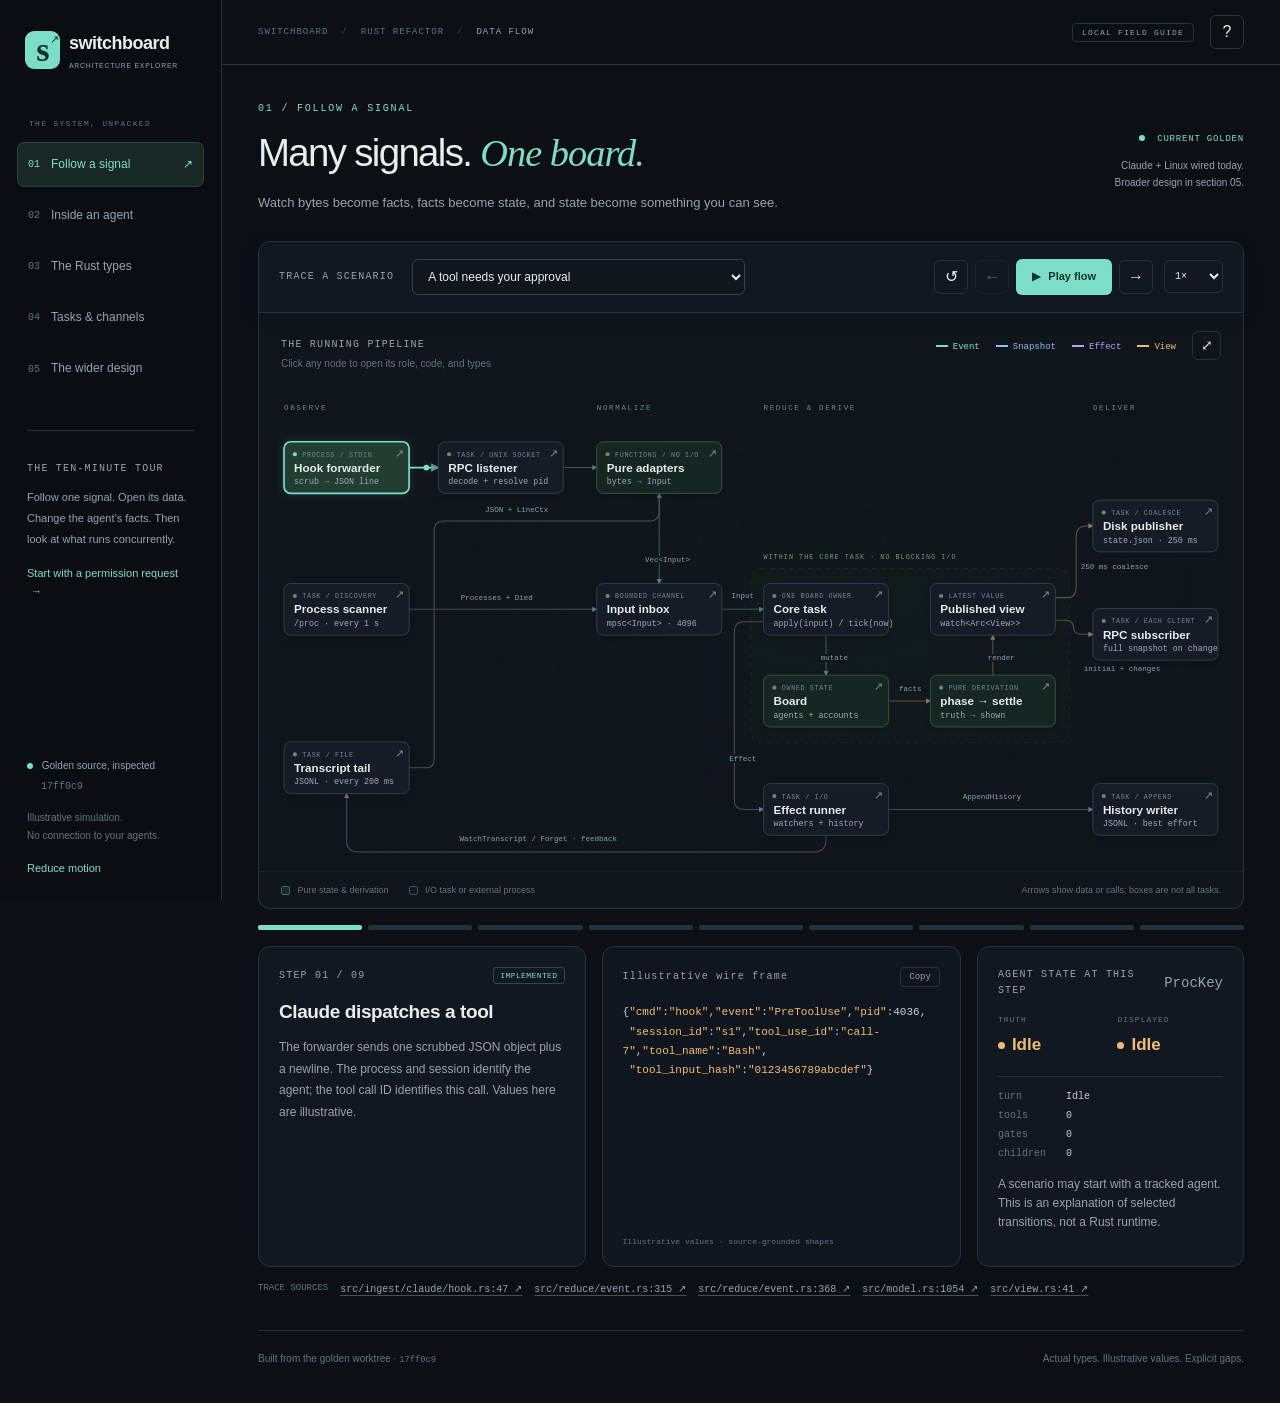
==== commit 995c7faa: "chore(scaffold): learner docs split, reading list and model map (squashed) Docs 02, 03, 04 and the a" ====
--- a/docs/architecture-explorer/index.html
+++ b/docs/architecture-explorer/index.html
@@ -9,7 +9,7 @@
   <style>:root{--bg:#0c1015;--rail:#0a0e12;--surface:#12181f;--raised:#18212a;--rule:#27313d;--ink:#e8eeed;--muted:#95a4b1;--faint:#627484;--teal:#7cdec7;--blue:#90bdf5;--amber:#f0bc72;--purple:#b6a3ee;--red:#f28d94;--green:#8ed4a5;--mono:'SFMono-Regular',Consolas,'Liberation Mono',monospace;--sans:Inter,'Segoe UI',Arial,sans-serif;--radius:12px}
 *{box-sizing:border-box}html{scroll-behavior:smooth}body{margin:0;background:var(--bg);color:var(--ink);font-family:var(--sans);font-size:14px;line-height:1.6}button,input,select{font:inherit}button,a,select,input{ -webkit-tap-highlight-color:transparent}button{cursor:pointer}button:disabled{cursor:default;opacity:.35}button{color:inherit}a{color:var(--teal);text-decoration:none}button:focus-visible,a:focus-visible,input:focus-visible,select:focus-visible,[tabindex]:focus-visible{outline:2px solid var(--teal);outline-offset:4px}h1,h2,h3,p{margin-top:0}h2{font-size:20px;font-weight:580;letter-spacing:-.4px;line-height:1.3}h3{font-size:17px;font-weight:580;margin-bottom:10px}p{margin-bottom:14px}code,pre,.mono{font-family:var(--mono)}code{font-size:.88em}p code,td code,li code,label code{color:var(--blue)}pre{font-size:12px;line-height:1.75;margin:0;white-space:pre-wrap;overflow-wrap:anywhere;tab-size:4}pre code{font-size:inherit}strong{font-weight:600}select{appearance:auto;background:var(--surface);color:var(--ink);border:1px solid var(--rule);border-radius:6px;padding:9px 11px;max-width:100%}input{accent-color:var(--teal)}input[type=checkbox]{appearance:none;width:17px;height:17px;border:1.5px solid var(--faint);border-radius:4px;background:transparent;flex-shrink:0;cursor:pointer;position:relative;margin:0}input[type=checkbox]:checked{border-color:var(--teal);background:var(--teal)}input[type=checkbox]:checked:after{content:'';position:absolute;left:5px;top:2px;width:4px;height:8px;border:solid #10221d;border-width:0 2px 2px 0;transform:rotate(45deg)}[hidden]{display:none!important}.muted{color:var(--muted)}.small{font-size:12px;line-height:1.6}.tiny-label{font-size:10px;font-family:var(--mono);letter-spacing:1.2px;color:var(--muted);font-weight:500}.eyebrow{font-family:var(--mono);font-size:10px;letter-spacing:1.8px;color:var(--teal);margin-bottom:14px}.skip{position:fixed;left:230px;top:-80px;z-index:20;background:var(--teal);color:#10231e;padding:10px}.skip:focus{top:10px}
 .rail{position:fixed;inset:0 auto 0 0;width:222px;border-right:1px solid var(--rule);padding:29px 17px 22px;display:flex;flex-direction:column;background:var(--rail);z-index:5}.brand{display:flex;gap:11px;align-items:center;color:var(--ink);padding:0 8px;font-size:18px;font-weight:650;letter-spacing:-.5px}.brand small{display:block;font-size:7.6px;color:var(--muted);font-weight:500;letter-spacing:1.3px;margin-top:3px}.brand-icon{display:grid;place-items:center;background:var(--teal);color:#123329;width:35px;height:38px;border-radius:9px;font-family:Georgia,serif;font-size:34px;line-height:1;position:relative}.brand-icon span{position:absolute;right:2px;top:2px;font:11px var(--sans)}.rail-section{font:8px var(--mono);letter-spacing:1.3px;color:var(--faint);padding:47px 12px 14px}.nav-button{display:flex;align-items:center;gap:11px;border:1px solid transparent;border-radius:7px;background:none;width:100%;text-align:left;padding:12px 10px;margin-bottom:6px;color:var(--muted);font-size:12px;white-space:nowrap}.nav-button>span{font:10px var(--mono);color:var(--faint)}.nav-button i{font-style:normal;margin-left:auto;opacity:0}.nav-button:hover{color:var(--ink);background:var(--surface)}.nav-button.active{background:#182925;border-color:#29463c;color:var(--teal)}.nav-button.active>span{color:var(--teal)}.nav-button.active i{opacity:1}.rail-note{margin:32px 10px 0;padding-top:24px;border-top:1px solid var(--rule)}.rail-note p{color:var(--muted);font-size:11px;margin-top:10px;line-height:1.9}.text-button{border:0;background:none;text-align:left;padding:0;color:var(--teal);font-size:11px;line-height:1.7}.text-button span{margin-left:4px}.rail-bottom{margin-top:auto;padding:30px 10px 0;color:var(--muted);font-size:10px}.rail-bottom>div{margin-bottom:4px}.rail-bottom>code{font-size:10px;color:var(--faint);margin-left:14px}.rail-bottom p{color:var(--faint);line-height:1.8;margin-top:14px;font-size:10px}.status-dot{display:inline-block;width:6px;height:6px;background:var(--teal);border-radius:50%;box-shadow:0 0 12px #7cdec72a;margin-right:6px}.workspace{margin-left:222px}.topbar{height:65px;display:flex;align-items:center;justify-content:space-between;gap:15px;padding:0 36px;border-bottom:1px solid var(--rule)}.breadcrumb{display:flex;gap:13px;align-items:center;font-family:var(--mono);font-size:9px;letter-spacing:1px;color:var(--faint)}.breadcrumb b{color:var(--muted);font-weight:400}.breadcrumb>span{color:#384756}.topbar-right{display:flex;align-items:center;gap:16px}.outline-pill{border:1px solid var(--rule);padding:4px 9px;border-radius:4px;font:8px var(--mono);letter-spacing:1.2px;color:var(--muted)}.icon-button{background:transparent;border:1px solid var(--rule);border-radius:6px;width:34px;height:34px;display:inline-grid;place-items:center;font-size:16px;line-height:1}.icon-button:hover{background:var(--raised);border-color:var(--faint)}main{padding:36px;max-width:1760px;margin:auto;outline:none}.hero{display:flex;justify-content:space-between;align-items:center;gap:32px;margin-bottom:26px}.hero h1{font-size:clamp(30px,3vw,46px);font-weight:520;line-height:1.15;letter-spacing:-1.65px;margin-bottom:16px}.hero h1 em{font-family:Georgia,'Times New Roman',serif;font-weight:400;color:var(--teal);letter-spacing:-1px}.hero p{color:var(--muted);font-size:13px;max-width:760px;margin:0;line-height:1.8}.hero-aside{text-align:right;flex-shrink:0}.hero-aside p{font-size:10px;margin-top:10px;line-height:1.7}.live-badge{font:9px var(--mono);letter-spacing:.8px;color:var(--teal)}.page{display:none}.page.active{display:block;animation:page-enter .2s ease-out}.page-footer{border-top:1px solid var(--rule);margin-top:35px;padding-top:20px;display:flex;justify-content:space-between;gap:16px;font-size:10px;color:var(--faint)}.primary-button,.secondary-button{border:1px solid transparent;border-radius:6px;min-height:36px;padding:8px 15px;font-size:11px;font-weight:600;display:inline-flex;align-items:center;justify-content:center;gap:8px}.primary-button{background:var(--teal);color:#12352b}.primary-button:hover{background:#a4ead9}.secondary-button{border-color:var(--rule);background:var(--raised);color:var(--ink)}.secondary-button:hover{border-color:var(--faint)}.copy-button{border:1px solid var(--rule);border-radius:4px;background:transparent;color:var(--muted);font:9px var(--mono);padding:4px 8px}.copy-button:hover{color:var(--teal);border-color:var(--teal)}
-.scenario-toolbar{display:flex;justify-content:space-between;align-items:center;gap:22px;padding:17px 20px;background:var(--surface);border:1px solid var(--rule);border-radius:var(--radius) var(--radius) 0 0}.scenario-select{display:flex;align-items:center;gap:18px;min-width:0}.scenario-select select{min-width:260px;font-size:12px;background:#10161c;border-color:#34424f}.transport{display:flex;gap:7px;align-items:center;flex-shrink:0}.transport select{font:10px var(--mono);padding:9px 6px;margin-left:4px;background:transparent}.map-card{border:1px solid var(--rule);border-top:0;border-radius:0 0 var(--radius) var(--radius);overflow:hidden;background:radial-gradient(ellipse at 58% 45%,#14211e40,transparent 50%),#0f151b}.map-heading{display:flex;justify-content:space-between;gap:15px;align-items:flex-start;padding:18px 22px 3px}.map-hint{display:block;font-size:10px;color:var(--faint);margin-top:3px}.legend{display:flex;gap:16px;font:9px var(--mono);padding-top:3px;flex-wrap:wrap}.legend span:before{content:'';display:inline-block;vertical-align:middle;width:12px;height:2px;background:currentColor;margin-right:5px}.event{color:var(--teal)}.snapshot{color:var(--blue)}.effect{color:var(--purple)}.view{color:var(--amber)}.map-scroll{overflow-x:auto;scrollbar-color:var(--rule) transparent}#system-map{width:100%;display:block;min-width:780px;max-height:500px;overflow:visible}.map-footer{border-top:1px solid #24313a80;display:flex;align-items:center;gap:20px;padding:11px 22px;font-size:9px;color:var(--faint)}.map-footer span:last-child{margin-left:auto}.pure-key,.task-key{display:inline-block;width:9px;height:9px;border:1px solid #43655b;border-radius:2px;margin-right:5px;vertical-align:middle}.pure-key{background:#182c26}.task-key{background:var(--surface);border-color:#3e5060}.node{cursor:pointer;outline:none}.node>rect.node-body{fill:#151e27;stroke:#344353;stroke-width:1;transition:fill .25s,stroke .25s;filter:url(#node-shadow)}.node.model>rect.node-body{fill:#182820;stroke:#3a5848}.node:hover>rect.node-body,.node:focus>rect.node-body{stroke:var(--teal);stroke-width:1.5}.node.active>rect.node-body{stroke:var(--teal);fill:#213e33;stroke-width:2;filter:url(#node-glow)}.node-title{font:600 14px var(--sans);fill:#e4ebe9}.node-subtitle{font:10px var(--mono);fill:#99abb8}.node-kind{font:8px var(--mono);letter-spacing:.8px;fill:#718796}.node-dot{fill:#678777}.node.active .node-dot{fill:var(--teal)}.node-corner{font:13px var(--sans);fill:#789182}.map-section-label{font:9px var(--mono);letter-spacing:2px;fill:#6d8493}.map-band{fill:#18302224;stroke:#416b503d;stroke-dasharray:5 6}.map-band-label{font:8px var(--mono);letter-spacing:1.3px;fill:#769b85}.edge{fill:none;stroke-width:1.25;stroke:#374453;opacity:.8}.edge.event{stroke:#456b60}.edge.snapshot{stroke:#465e7b}.edge.effect{stroke:#61516f}.edge.view{stroke:#735f42}.edge.active{stroke-width:2;opacity:1}.edge.event.active{stroke:var(--teal)}.edge.snapshot.active{stroke:var(--blue)}.edge.effect.active{stroke:var(--purple)}.edge.view.active{stroke:var(--amber)}.edge-label{font:9px var(--mono);fill:#8e9eab;paint-order:stroke;stroke:#10171d;stroke-width:5px;stroke-linejoin:round}.particle{fill:var(--teal);filter:url(#node-glow)}.step-track{display:flex;align-items:center;margin:16px 0;gap:6px}.step-dot{height:5px;flex:1;background:var(--rule);border:0;padding:0;border-radius:2px;min-width:14px;position:relative}.step-dot:before{content:'';position:absolute;inset:-7px 0}.step-dot.past{background:#467763}.step-dot.active{background:var(--teal)}.trace-grid{display:grid;grid-template-columns:1.03fr 1.13fr .84fr;gap:16px}.trace-story,.payload-card,.board-card,.panel{background:var(--surface);border:1px solid var(--rule);border-radius:var(--radius);padding:20px;min-width:0}.card-top{display:flex;align-items:center;justify-content:space-between;gap:12px;margin-bottom:16px}.card-top h2{margin:0}.card-top>code{font-size:10px;color:var(--muted)}.badge{font:8px var(--mono);letter-spacing:.4px;white-space:nowrap;border:1px solid #314940;color:var(--teal);padding:3px 6px;border-radius:3px}.badge.known-gap,.badge.known-bug{color:var(--amber);border-color:#57452d}.badge.proposed,.badge.planned,.badge.unwired,.badge.decision{color:var(--purple);border-color:#4b4161}.trace-story h2{font-size:19px;margin-bottom:12px}.trace-story p{font-size:12px;color:var(--muted);line-height:1.8}.note{font-size:11px;color:#b5c6ce;background:#1a242d;border-left:2px solid #527e7b;padding:10px 12px;border-radius:0 4px 4px 0;line-height:1.8}.note:empty{display:none}.note.warning{border-left-color:var(--amber);background:#30281c66;color:#d8bc93}.effect-chips{display:flex;gap:5px;flex-wrap:wrap;margin-top:12px}.effect-chip{font:9px var(--mono);color:var(--purple);background:#292334;padding:4px 6px;border-radius:3px;overflow-wrap:anywhere}.payload-card{background:#10161d;display:flex;flex-direction:column}.payload-card pre{color:#c1d2df;max-height:330px;overflow:auto;scrollbar-color:var(--rule) transparent;font-size:11px}.payload-caption{font:8px var(--mono);color:var(--faint);padding-top:13px;margin-top:auto}.phase-pair{display:grid;grid-template-columns:1fr 1fr;gap:14px;margin:0 0 17px}.phase-pair>div>span{display:block;font:8px var(--mono);letter-spacing:1px;color:var(--faint);margin-bottom:7px}.phase-pair strong{font-size:17px;display:flex;align-items:center;gap:7px}.phase-pair strong:before,.lab-phase strong:before{content:'';display:inline-block;width:7px;height:7px;border-radius:50%;background:currentColor}.board-card dl{display:grid;grid-template-columns:60px 1fr;gap:8px;border-top:1px solid var(--rule);padding-top:14px;font:10px var(--mono);margin-bottom:16px}.board-card dt{color:var(--faint)}.board-card dd{margin:0;color:#bdced3;overflow-wrap:anywhere}.source-strip{margin-top:16px;font:9px var(--mono);color:var(--faint);display:flex;gap:12px;flex-wrap:wrap}.source-link{color:var(--muted);border:0;padding:0;background:none;font:10px var(--mono);text-decoration:underline;text-decoration-color:#415356;text-underline-offset:3px;cursor:pointer;overflow-wrap:anywhere}.source-link:hover{color:var(--teal)}.phase-Attention{color:var(--red)}.phase-Blocked,.phase-Stopped{color:var(--amber)}.phase-Working,.phase-Idle,.phase-Delegating,.phase-Waiting{color:var(--green)}.phase-Unknown{color:#a3b2c2}
+.scenario-toolbar{display:flex;justify-content:space-between;align-items:center;gap:22px;padding:17px 20px;background:var(--surface);border:1px solid var(--rule);border-radius:var(--radius) var(--radius) 0 0}.scenario-select{display:flex;align-items:center;gap:18px;min-width:0}.scenario-select select{min-width:260px;font-size:12px;background:#10161c;border-color:#34424f}.transport{display:flex;gap:7px;align-items:center;flex-shrink:0}.transport select{font:10px var(--mono);padding:9px 6px;margin-left:4px;background:transparent}.map-card{border:1px solid var(--rule);border-top:0;border-radius:0 0 var(--radius) var(--radius);overflow:hidden;background:radial-gradient(ellipse at 58% 45%,#14211e40,transparent 50%),#0f151b}.map-heading{display:flex;justify-content:space-between;gap:15px;align-items:flex-start;padding:18px 22px 3px}.map-hint{display:block;font-size:10px;color:var(--faint);margin-top:3px}.legend{display:flex;gap:16px;font:9px var(--mono);padding-top:3px;flex-wrap:wrap}.legend span:before{content:'';display:inline-block;vertical-align:middle;width:12px;height:2px;background:currentColor;margin-right:5px}.event{color:var(--teal)}.snapshot{color:var(--blue)}.effect{color:var(--purple)}.view{color:var(--amber)}.map-scroll{overflow-x:auto;scrollbar-color:var(--rule) transparent}#system-map{width:100%;display:block;min-width:780px;max-height:500px;overflow:visible}.map-footer{border-top:1px solid #24313a80;display:flex;align-items:center;gap:20px;padding:11px 22px;font-size:9px;color:var(--faint)}.map-footer span:last-child{margin-left:auto}.pure-key,.task-key{display:inline-block;width:9px;height:9px;border:1px solid #43655b;border-radius:2px;margin-right:5px;vertical-align:middle}.pure-key{background:#182c26}.task-key{background:var(--surface);border-color:#3e5060}.node{cursor:pointer;outline:none}.node>rect.node-body{fill:#151e27;stroke:#344353;stroke-width:1;transition:fill .25s,stroke .25s;filter:url(#node-shadow)}.node.model>rect.node-body{fill:#182820;stroke:#3a5848}.node:hover>rect.node-body,.node:focus>rect.node-body{stroke:var(--teal);stroke-width:1.5}.node.active>rect.node-body{stroke:var(--teal);fill:#213e33;stroke-width:2;filter:url(#node-glow)}.node-title{font:600 14px var(--sans);fill:#e4ebe9}.node-subtitle{font:10px var(--mono);fill:#99abb8}.node-kind{font:8px var(--mono);letter-spacing:.8px;fill:#718796}.node-dot{fill:#678777}.node.active .node-dot{fill:var(--teal)}.node-corner{font:13px var(--sans);fill:#789182}.map-section-label{font:9px var(--mono);letter-spacing:2px;fill:#6d8493}.map-band{fill:#18302224;stroke:#416b503d;stroke-dasharray:5 6}.map-band-label{font:8px var(--mono);letter-spacing:1.3px;fill:#769b85}.edge{fill:none;stroke-width:1.25;stroke:#374453;opacity:.8}.edge.event{stroke:#456b60}.edge.snapshot{stroke:#465e7b}.edge.effect{stroke:#61516f}.edge.view{stroke:#735f42}.edge.active{stroke-width:2;opacity:1}.edge.event.active{stroke:var(--teal)}.edge.snapshot.active{stroke:var(--blue)}.edge.effect.active{stroke:var(--purple)}.edge.view.active{stroke:var(--amber)}.edge-label{font:9px var(--mono);fill:#8e9eab;paint-order:stroke;stroke:#10171d;stroke-width:5px;stroke-linejoin:round}.particle{fill:var(--teal);filter:url(#node-glow)}.step-track{display:flex;align-items:center;margin:16px 0;gap:6px}.step-dot{height:5px;flex:1;background:var(--rule);border:0;padding:0;border-radius:2px;min-width:14px;position:relative}.step-dot:before{content:'';position:absolute;inset:-7px 0}.step-dot.past{background:#467763}.step-dot.active{background:var(--teal)}.trace-grid{display:grid;grid-template-columns:1.03fr 1.13fr .84fr;gap:16px}.trace-story,.payload-card,.board-card,.panel{background:var(--surface);border:1px solid var(--rule);border-radius:var(--radius);padding:20px;min-width:0}.card-top{display:flex;align-items:center;justify-content:space-between;gap:12px;margin-bottom:16px}.card-top h2{margin:0}.card-top>code{font-size:10px;color:var(--muted)}.badge{font:8px var(--mono);letter-spacing:.4px;white-space:nowrap;border:1px solid #314940;color:var(--teal);padding:3px 6px;border-radius:3px}.badge.known-gap,.badge.known-bug{color:var(--amber);border-color:#57452d}.badge.proposed,.badge.planned,.badge.unwired,.badge.decision{color:var(--purple);border-color:#4b4161}.trace-story h2{font-size:19px;margin-bottom:12px}.trace-story p{font-size:12px;color:var(--muted);line-height:1.8}.note{font-size:11px;color:#b5c6ce;background:#1a242d;border-left:2px solid #527e7b;padding:10px 12px;border-radius:0 4px 4px 0;line-height:1.8}.note:empty{display:none}.note.warning{border-left-color:var(--amber);background:#30281c66;color:#d8bc93}.effect-chips{display:flex;gap:5px;flex-wrap:wrap;margin-top:12px}.effect-chip{font:9px var(--mono);color:var(--purple);background:#292334;padding:4px 6px;border-radius:3px;overflow-wrap:anywhere}.payload-card{background:#10161d;display:flex;flex-direction:column}.payload-card pre{color:#c1d2df;max-height:330px;overflow:auto;scrollbar-color:var(--rule) transparent;font-size:11px}.payload-caption{font:8px var(--mono);color:var(--faint);padding-top:13px;margin-top:auto}.phase-pair{display:grid;grid-template-columns:1fr 1fr;gap:14px;margin:0 0 17px}.phase-pair>div>span{display:block;font:8px var(--mono);letter-spacing:1px;color:var(--faint);margin-bottom:7px}.phase-pair strong{font-size:17px;display:flex;align-items:center;gap:7px}.phase-pair strong:before,.lab-phase strong:before{content:'';display:inline-block;width:7px;height:7px;border-radius:50%;background:currentColor}.board-card dl{display:grid;grid-template-columns:60px 1fr;gap:8px;border-top:1px solid var(--rule);padding-top:14px;font:10px var(--mono);margin-bottom:16px}.board-card dt{color:var(--faint)}.board-card dd{margin:0;color:#bdced3;overflow-wrap:anywhere}.source-strip{margin-top:16px;font:9px var(--mono);color:var(--faint);display:flex;gap:12px;flex-wrap:wrap}.source-link{color:var(--muted);border:0;padding:0;background:none;font:10px var(--mono);text-decoration:underline;text-decoration-color:#415356;text-underline-offset:3px;cursor:pointer;overflow-wrap:anywhere}.source-link:hover{color:var(--teal)}.phase-Attention{color:var(--red)}.phase-Blocked,.phase-Stopped,.phase-Idle{color:var(--amber)}.phase-Working,.phase-Delegating,.phase-Waiting{color:var(--green)}.phase-Unknown{color:#a3b2c2}
 .notice{padding:13px 17px;border:1px solid var(--rule);border-radius:7px;color:var(--muted);font-size:12px;margin-bottom:22px;background:#151e2380}.state-lab{display:grid;grid-template-columns:.86fr 1.14fr 1fr;gap:18px}.axis-panel label:not(.check-row),.display-panel label{display:block;font:10px var(--mono);color:var(--muted);margin:17px 0 0}.axis-panel label select,.display-panel label select{display:block;width:100%;margin-top:7px;font:11px var(--mono)}.axis-panel .small{margin-top:10px;font-size:10px}.check-row{display:flex;align-items:center;gap:10px;margin-top:20px;color:#c3d0d5;font-size:11px;cursor:pointer}.axis-panel>.secondary-button{margin-top:25px}.fold-rules{list-style:none;padding:0;counter-reset:fold;margin:22px 0}.fold-rules li{counter-increment:fold;display:flex;gap:12px;align-items:center;padding:11px 12px;border:1px solid var(--rule);border-radius:6px;margin-bottom:6px;background:#11171d;transition:opacity .2s,border-color .2s,background .2s}.fold-rules li:before{content:counter(fold,decimal-leading-zero);font:10px var(--mono);color:var(--faint)}.fold-rules li strong{display:block;font:11px var(--mono);margin-bottom:2px}.fold-rules li small{display:block;color:var(--muted);font-size:10px}.fold-rules li.winner{background:#1d332a;border-color:#54846b;box-shadow:0 0 20px #7cdec709}.fold-rules li.after{opacity:.45}.fold-rules li .rule-check{margin-left:auto;color:var(--teal)}.lab-phase{display:flex;flex-direction:column;align-items:center;padding:20px 0;border-bottom:1px solid var(--rule);margin-bottom:20px;background:radial-gradient(ellipse,#26473838,transparent 75%)}.lab-phase strong{font-size:30px;letter-spacing:-1px;display:flex;align-items:center;gap:10px;margin:3px 0}.lab-phase .flow-down{font:10px var(--mono);color:var(--faint);margin:14px 0}.two-controls{display:grid;grid-template-columns:1fr 1fr;gap:10px}.display-panel .two-controls label{margin-top:0}.range-label output{float:right;color:var(--teal)}input[type=range]{width:100%;margin:12px 0 18px;cursor:pointer}.display-panel .note{margin-top:10px}.three-up{display:grid;grid-template-columns:repeat(3,1fr);gap:18px}.principles{margin-top:20px}.principles .number{color:var(--teal);font:11px var(--mono);display:block;margin-bottom:14px}.principles p{font-size:12px;color:var(--muted);line-height:1.8;margin:0}.type-layout{display:grid;grid-template-columns:265px minmax(0,1fr);gap:20px;align-items:start}.type-sidebar{padding:14px;position:sticky;top:20px;max-height:calc(100vh - 40px);overflow:auto;scrollbar-color:var(--rule) transparent}.search{display:flex;align-items:center;border:1px solid var(--rule);border-radius:6px;background:var(--bg);padding:8px 10px;margin-bottom:14px;gap:7px}.search input{background:none;border:0;outline:none;color:var(--ink);width:100%;font-size:11px}.search span{color:var(--muted);font-size:19px}.type-group{font:8px var(--mono);color:var(--faint);letter-spacing:1px;text-transform:uppercase;margin:18px 8px 7px}.type-item{display:block;width:100%;text-align:left;background:none;border:1px solid transparent;border-radius:5px;padding:8px 9px;color:var(--muted);font:10px var(--mono);line-height:1.6;margin-bottom:3px}.type-item.active{background:#1c3028;color:var(--teal);border-color:#345040}.type-item:hover{color:var(--ink)}.type-detail{padding:28px}.type-detail h2{font-size:29px;font-family:var(--mono);letter-spacing:-.8px;margin:5px 0 14px}.type-detail>p{font-size:13px;color:var(--muted);line-height:1.9;max-width:900px}.type-code{background:#0c1218;border:1px solid #2a3741;border-radius:8px;padding:19px;margin:22px 0}.type-code pre{font-size:12px;max-height:540px;overflow:auto;scrollbar-color:var(--rule) transparent}.syntax-key{color:var(--purple)}.syntax-type{color:var(--teal)}.syntax-string{color:var(--amber)}.syntax-comment{color:var(--faint)}.table-scroll{overflow-x:auto}table{border-collapse:collapse;width:100%;text-align:left;font-size:12px}th{font:9px var(--mono);letter-spacing:1px;color:var(--faint);text-transform:uppercase;padding:12px;border-bottom:1px solid var(--rule)}td{padding:13px 12px;border-bottom:1px solid #27313d85;vertical-align:top;color:var(--muted);line-height:1.8}td:first-child{color:var(--ink)}td code{overflow-wrap:anywhere;font-size:11px}.used-by{display:flex;flex-wrap:wrap;gap:7px;margin-top:12px}.used-by span{padding:4px 8px;border-radius:4px;background:var(--raised);font:10px var(--mono);color:var(--muted)}.type-detail h3{margin-top:23px}
 .runtime-summary{display:grid;grid-template-columns:repeat(4,1fr);border:1px solid var(--rule);border-radius:var(--radius);background:var(--surface);margin-bottom:22px}.runtime-summary article{padding:22px;border-right:1px solid var(--rule)}.runtime-summary article:last-child{border:0}.runtime-summary strong{display:block;font-size:26px;letter-spacing:-1px;color:var(--teal);font-weight:500;margin:8px 0}.runtime-summary p{font-size:10px;color:var(--muted);margin:0}.watch-lab{padding:25px;margin-bottom:22px}.watch-lab .eyebrow{font-size:8px;display:block;margin-bottom:9px}.watch-lab h2{margin-bottom:8px}.watch-lab p{font-size:12px;margin-bottom:0}.watch-demo{display:grid;grid-template-columns:1fr 1.15fr 1fr;align-items:start;gap:42px;margin:25px 0}.watch-demo>div{text-align:center}.view-tile{border:1px solid #3c5a51;border-radius:8px;background:#192a23;font:17px var(--mono);padding:20px 10px;color:var(--teal);margin:12px 0 16px;min-height:84px;display:flex;flex-direction:column;justify-content:center}.view-tile small{font-size:10px;color:var(--muted);margin-top:6px}.watch-slot{position:relative}.watch-slot:before,.watch-slot:after{position:absolute;content:'→';color:var(--faint);font-size:25px;top:50px}.watch-slot:before{left:-30px}.watch-slot:after{right:-30px}.watch-log{padding:12px 15px;border-radius:6px;background:#0d151b;color:var(--muted);font:11px var(--mono);line-height:1.8}.watch-demo .flash{animation:flash .45s ease-out}.two-up{display:grid;grid-template-columns:1fr 1fr;gap:18px;margin-top:22px}.table-panel{padding:24px}.boundary h3{font-size:17px}.boundary p{color:var(--muted);font-size:12px;line-height:1.9}.boundary pre{padding:13px;background:#0b1218;border-radius:6px;font-size:10px;color:var(--blue);margin:16px 0}.output-panel{display:grid;grid-template-columns:1fr 1.1fr;gap:28px;margin-top:22px;padding:26px}.output-panel>div>p{font-size:12px;color:var(--muted);line-height:1.9}.output-panel .payload-card pre{max-height:none}.extension-map{display:grid;grid-template-columns:1fr 70px 1fr 70px 1fr;align-items:center;padding:26px 20px;margin-top:25px;gap:10px}.extension-sources{display:grid;gap:16px}.extension-sources article,.extension-core{padding:18px;border:1px dashed #4b465f;border-radius:7px;background:#221d2e33}.extension-sources strong{font-size:13px;display:block;margin:10px 0;color:#c8bcea}.extension-sources p,.extension-core p{font-size:11px;color:var(--muted);line-height:1.8;margin:0}.extension-arrow{font:8px var(--mono);color:var(--faint);text-align:center}.extension-arrow span{display:block;font-size:30px}.extension-core{border:1px solid #426252;background:#1e362640;text-align:center;padding:30px 15px}.extension-core strong{font:28px var(--mono);display:block;color:var(--teal);margin:16px 0}.extension-core code{font-size:9px;color:var(--teal);display:block;margin-top:20px}.section-intro{margin:32px 0 0}.section-intro p{color:var(--muted);font-size:12px;margin:0}.gap-card h3{margin:0}.gap-card .card-top{align-items:flex-start}.gap-card .gap-label{font:8px var(--mono);letter-spacing:1px;color:var(--faint);display:block;margin-bottom:7px}.gap-card p{font-size:12px;color:var(--muted);line-height:1.9}.gap-card .proposal{border-top:1px solid var(--rule);padding-top:15px}.interview{margin-top:24px;padding:30px}.interview ol{padding-left:22px;color:var(--muted);line-height:2.2;font-size:13px}.interview li{padding-left:6px}.interview li::marker{color:var(--teal);font-family:var(--mono)}
 .inspector{position:fixed;inset:0 0 0 auto;margin:0;width:min(540px,100vw);height:100%;max-height:100%;max-width:100%;background:#121a22;border:0;border-left:1px solid #405347;color:var(--ink);padding:25px;overflow:auto;box-shadow:-20px 0 90px #0005}.inspector::backdrop{background:#03080da6;backdrop-filter:blur(3px)}.inspector-top{display:flex;align-items:center;justify-content:space-between;border-bottom:1px solid var(--rule);padding-bottom:18px;margin-bottom:25px}.inspector h2{font-size:29px;letter-spacing:-.8px;margin-top:10px}.inspector p{color:var(--muted);font-size:13px;line-height:1.9}.inspector ul{color:var(--muted);font-size:12px;padding-left:18px;line-height:1.9}.inspector li{margin-bottom:13px}.inspector .type-code pre{font-size:11px;max-height:none}.inspector .type-jump{border:1px solid #3b4c54;border-radius:5px;background:#18252b;color:var(--teal);padding:5px 8px;font:10px var(--mono);margin:4px}.toast{position:fixed;bottom:25px;left:50%;transform:translate(-50%,20px);opacity:0;pointer-events:none;border:1px solid #4b7060;border-radius:7px;background:#1a3028;color:var(--teal);font-size:12px;padding:11px 22px;z-index:15;transition:opacity .2s,transform .2s}.toast.visible{opacity:1;transform:translate(-50%,0)}body.reduced-motion *,body.reduced-motion *:before,body.reduced-motion *:after{animation:none!important;transition:none!important;scroll-behavior:auto!important}
@@ -22,6 +22,12 @@
 .map-card.expanded #system-map{max-height:760px}.map-actions{display:flex;align-items:center;gap:16px}.map-size{font:14px var(--sans);width:29px;height:29px;flex-shrink:0}.brand small{white-space:nowrap;font-size:6.8px;letter-spacing:.8px}.brand{gap:9px}
 
 .scenario-toolbar{position:sticky;top:0;z-index:3;box-shadow:0 5px 15px #080d1218}@media(max-width:620px){.scenario-toolbar{position:static}}
+
+/* Idle uses the agreed amber palette; severity remains a separate axis. */
+.fold-rules li.winner[data-phase="Idle"]{background:#30281c66;border-color:var(--amber)}
+.fold-rules li.winner[data-phase="Idle"] .rule-check{color:var(--amber)}
+.lab-phase[data-phase="Idle"]{background:radial-gradient(ellipse,#59432538,transparent 75%)}
+.view-tile small.phase-Idle{color:var(--amber)}
 </style>
 </head>
 <body>
@@ -143,7 +149,7 @@
     {
       id: 'fold', title: 'Phase → Shown', subtitle: 'derive truth, then settle display', layer: 'model', status: 'implemented',
       summary: 'Agent::phase combines the facts by precedence. Shown::settle is the single rule for changing the displayed phase.',
-      details: ['Precedence: human gate → rejected limit or failure → interrupted turn → unowned gate → active turn → unobserved → active child → wait → idle.', 'Attention is red; Blocked and Stopped are amber; Unknown is grey; all remaining phases are green.', 'De-escalations, same-severity moves, user-caused changes and Confirmed evidence are immediate.', 'Only a louder agent-caused change waits: 10 seconds for Inferred, 6 seconds for Snapshot.', 'Current cause/confidence come from the triggering input. An unrelated confirmed event can incorrectly skip a pending dwell; the audit calls for evidence tied to the derived result.'],
+      details: ['Precedence: human gate → rejected limit or failure → interrupted turn → unowned gate → active turn → unobserved → active child → wait → idle.', 'Explorer palette: Attention is red; Idle, Blocked and Stopped are amber; Unknown is grey; Working, Delegating and Waiting are green. The current golden still maps Idle to Lamp::Green; that mapping needs the same correction.', 'De-escalations, same-severity moves, user-caused changes and Confirmed evidence are immediate.', 'Only a louder agent-caused change waits: 10 seconds for Inferred, 6 seconds for Snapshot.', 'Current cause/confidence come from the triggering input. An unrelated confirmed event can incorrectly skip a pending dwell; the audit calls for evidence tied to the derived result.'],
       code: 'let truth = agent.phase(limits);\nagent.shown.settle(truth, cause, confidence, now);\n\n// Shown stores the display state, not a second truth.\npub struct Shown {\n    pub phase: Phase, pub since: Instant,\n    pub pending: Option<Escalation>,\n}',
       source: {path: 'src/model.rs', line: 1181}, types: ['Phase', 'Severity', 'Lamp', 'Shown', 'Escalation', 'Confidence']
     },
@@ -921,9 +927,14 @@
         "meaning": "No sufficient observation, or a gate with unknown owner."
       },
       {
-        "name": "Working / Delegating / Waiting / Idle",
+        "name": "Working / Delegating / Waiting",
         "type": "Phase → Green / Calm",
-        "meaning": "Distinct work states sharing a quiet colour."
+        "meaning": "Distinct active work states sharing green."
+      },
+      {
+        "name": "Idle",
+        "type": "Phase → Amber / Calm",
+        "meaning": "Amber in the explorer’s corrected palette. Golden Phase::lamp still returns Green here; its colour mapping is pending correction. Colour does not change the Calm severity or dwell rules."
       },
       {
         "name": "severity()",
@@ -1644,7 +1655,8 @@
   ];
 })();
 </script>
-  <script>/* Offline UI. This is an explanatory model; it never connects to the daemon. */
+  <script>window.SB_SOURCE_BASE = "file:///home/tjmisko/Projects/switchboard-rust/.worktrees/golden/";
+/* Offline UI. This is an explanatory model; it never connects to the daemon. */
 (() => {
   'use strict';
   const $ = s => document.querySelector(s);
@@ -1654,7 +1666,7 @@
   const severity = p => p === 'Attention' ? 2 : ['Blocked','Stopped'].includes(p) ? 1 : 0;
   const statusName = s => ({implemented:'IMPLEMENTED',unwired:'TYPE ONLY',proposed:'PROPOSAL','known-gap':'AUDIT GAP','known-bug':'KNOWN BUG',planned:'PLANNED',decision:'OPEN DECISION'}[s] || s.toUpperCase());
   const statusHTML = status => `<span class="badge ${esc(status)}">${esc(statusName(status))}</span>`;
-  const sourceHTML = source => source ? `<a class="source-link" href="../../${esc(source.path)}#L${Number(source.line)}" target="_blank" rel="noopener">${esc(source.path)}:${Number(source.line)} ↗</a>` : '';
+  const sourceHTML = source => source ? `<a class="source-link" href="${esc(new URL(source.path, window.SB_SOURCE_BASE).href)}#L${Number(source.line)}" target="_blank" rel="noopener">${esc(source.path)}:${Number(source.line)} ↗</a>` : '';
   const highlight = code => {
     const re = /(\/\/[^\n]*|"(?:\\.|[^"\\])*"|\b(?:pub|struct|enum|fn|impl|let|mut|match|if|else|return|use|const|async|await|for|in|type|where|self|true|false)\b|\b[A-Z][A-Za-z0-9_]*\b)/g;
     let out = '', last = 0;
@@ -1883,7 +1895,8 @@
   function readAxes(){return{activity:$('#axis-activity').value,gate:$('#axis-gate').value,outcome:$('#axis-outcome').value,limit:$('#axis-limit').checked,children:$('#axis-children').checked,waits:$('#axis-waits').checked};}
   function renderLab(){
     const a=readAxes(),truth=phaseFor(a),cause=$('#lab-cause').value,confidence=$('#lab-confidence').value,elapsed=Number($('#lab-time').value),shown=settleFor(truth.phase,cause,confidence,elapsed);
-    $('#fold-rules').innerHTML=rules.map(([phase,rule],i)=>`<li class="${i===truth.rule?'winner':i>truth.rule?'after':''}"><div><strong class="phase-${phase}">${phase}</strong><small>${rule}</small></div>${i===truth.rule?'<span class="rule-check">✓</span>':''}</li>`).join('');
+    $('#fold-rules').innerHTML=rules.map(([phase,rule],i)=>`<li data-phase="${phase}" class="${i===truth.rule?'winner':i>truth.rule?'after':''}"><div><strong class="phase-${phase}">${phase}</strong><small>${rule}</small></div>${i===truth.rule?'<span class="rule-check">✓</span>':''}</li>`).join('');
+    $('.lab-phase').dataset.phase=truth.phase;
     setPhase($('#lab-truth'),truth.phase);setPhase($('#lab-shown'),shown.phase);$('#lab-time-label').textContent=`${elapsed} s`;
     $('#lab-explanation').textContent=shown.pending?`Pending ${truth.phase}: ${shown.dwell-elapsed} s of the ${shown.dwell} s dwell remain. The current display stays Working.`:shown.dwell?`The ${shown.dwell} s dwell has elapsed. Shown promotes to ${truth.phase}.`:`Immediate: ${cause==='User'?'a user-caused observation bypasses dwell':confidence==='Confirmed'?'confirmed evidence bypasses dwell':'this is not an escalation in severity'}.`;
     $('#lab-warning').hidden=!(truth.phase==='Attention'&&confidence!=='Confirmed');
@@ -1912,9 +1925,9 @@
   let watchVersion=0,watchRead=0,watchPaused=false,watchSkipped=0;
   const viewPhase=n=>['Unknown','Working','Attention','Working','Idle'][n%5];
   function renderWatch(message){
-    $('#watch-producer').innerHTML=`View #${watchVersion} <small>${viewPhase(watchVersion)}</small>`;
+    $('#watch-producer').innerHTML=`View #${watchVersion} <small class="phase-${viewPhase(watchVersion)}">${viewPhase(watchVersion)}</small>`;
     $('#watch-current').textContent=`Arc<View #${watchVersion}>`;
-    $('#watch-consumer').innerHTML=`View #${watchRead} <small>${viewPhase(watchRead)}</small>`;
+    $('#watch-consumer').innerHTML=`View #${watchRead} <small class="phase-${viewPhase(watchRead)}">${viewPhase(watchRead)}</small>`;
     $('#watch-pause').textContent=watchPaused?'Resume subscriber':'Pause subscriber';
     $('#watch-log').textContent=message;
   }
